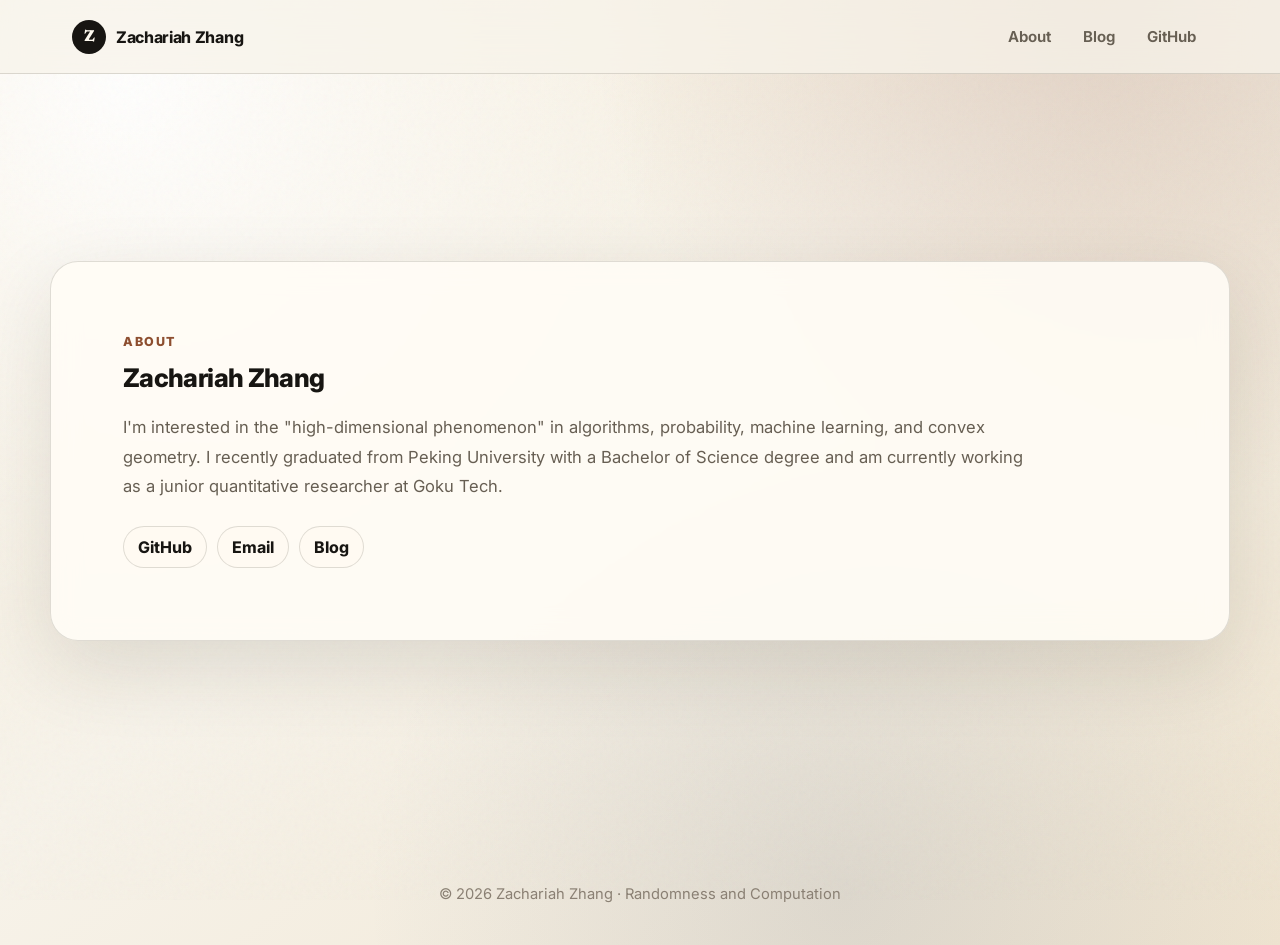
==== index.html @ 9d5da4fb "Add files via upload" ====
<!DOCTYPE html>
<html lang="en">
<head>
  <meta charset="UTF-8" />
  <meta name="viewport" content="width=device-width, initial-scale=1.0" />
  <meta name="description" content="Zachariah Zhang personal website and Randomness and Computation blog." />
  <title>Zachariah Zhang</title>
  <link rel="preconnect" href="https://fonts.googleapis.com">
  <link rel="preconnect" href="https://fonts.gstatic.com" crossorigin>
  <link href="https://fonts.googleapis.com/css2?family=Inter:wght@400;500;600;700;800&family=Newsreader:opsz,wght@6..72,500;6..72,700;6..72,800&display=swap" rel="stylesheet">
  <link rel="stylesheet" href="styles.css" />
</head>
<body>
  <div class="grain" aria-hidden="true"></div>
  <header class="site-header">
    <a class="brand" href="index.html" aria-label="Zachariah Zhang home">
      <span class="brand-mark">Z</span>
      <span>Zachariah Zhang</span>
    </a>
    <nav class="nav" aria-label="Primary navigation">
      <a href="index.html#about">About</a>
      <a href="blog.html">Blog</a>
      <a href="https://github.com/Zachariah-dovis" target="_blank" rel="noopener">GitHub</a>
    </nav>
  </header>

<main id="top" class="page-shell home-shell">
  <section class="panel about-landing" id="about" aria-labelledby="about-title">
    <p class="eyebrow">About</p>
    <h1 id="about-title">Zachariah Zhang</h1>
    <p class="hero-text">
      I'm interested in the &quot;high-dimensional phenomenon&quot; in algorithms, probability, machine learning, and convex geometry. I recently graduated from Peking University with a Bachelor of Science degree and am currently working as a junior quantitative researcher at Goku Tech.
    </p>
    <div class="about-links" aria-label="Links">
      <a href="https://github.com/Zachariah-dovis" target="_blank" rel="noopener">GitHub</a>
      <a href="mailto:zachariah.dovis@gmail.com">Email</a>
      <a href="blog.html">Blog</a>
    </div>
  </section>
</main>

  <footer class="site-footer">
    <p>© <span id="year"></span> Zachariah Zhang · Randomness and Computation</p>
  </footer>
  <script src="script.js"></script>
</body>
</html>
---- styles.css ----
@import url("https://fonts.googleapis.com/css2?family=Source+Serif+4:opsz,wght@8..60,400;8..60,500;8..60,600;8..60,700&display=swap");

:root {
  --bg: #f7f3ea;
  --paper: rgba(255, 252, 246, 0.90);
  --paper-strong: #fffdf8;
  --ink: #171512;
  --muted: #675f53;
  --muted-2: #8b8174;
  --line: rgba(33, 28, 20, 0.14);
  --accent: #8d4e2f;
  --accent-2: #253b63;
  --accent-soft: #ead7c7;
  --shadow: 0 26px 80px rgba(40, 31, 20, 0.12);
  --radius: 28px;
}
* { box-sizing: border-box; }
html { scroll-behavior: smooth; }
body {
  margin: 0;
  min-height: 100vh;
  font-family: Inter, system-ui, -apple-system, BlinkMacSystemFont, "Segoe UI", sans-serif;
  color: var(--ink);
  background:
    radial-gradient(circle at 10% 8%, rgba(255, 255, 255, 0.95), transparent 34rem),
    radial-gradient(circle at 86% 0%, rgba(141, 78, 47, 0.20), transparent 32rem),
    radial-gradient(circle at 66% 95%, rgba(37, 59, 99, 0.10), transparent 30rem),
    linear-gradient(145deg, #f8f0df 0%, #f7f3ea 45%, #efe4d0 100%);
}
a { color: inherit; }
.grain {
  position: fixed;
  inset: 0;
  pointer-events: none;
  opacity: 0.24;
  background-image: url("data:image/svg+xml,%3Csvg viewBox='0 0 240 240' xmlns='http://www.w3.org/2000/svg'%3E%3Cfilter id='n'%3E%3CfeTurbulence type='fractalNoise' baseFrequency='.9' numOctaves='3' stitchTiles='stitch'/%3E%3C/filter%3E%3Crect width='240' height='240' filter='url(%23n)' opacity='.16'/%3E%3C/svg%3E");
  mix-blend-mode: multiply;
}
.site-header {
  position: sticky;
  top: 0;
  z-index: 10;
  display: flex;
  align-items: center;
  justify-content: space-between;
  gap: 24px;
  padding: 18px min(6vw, 72px);
  backdrop-filter: blur(18px);
  background: rgba(247, 243, 234, 0.75);
  border-bottom: 1px solid var(--line);
}
.brand {
  display: inline-flex;
  align-items: center;
  gap: 10px;
  font-weight: 760;
  text-decoration: none;
  letter-spacing: -0.02em;
}
.brand-mark {
  display: grid;
  place-items: center;
  width: 34px;
  height: 34px;
  border-radius: 50%;
  background: var(--ink);
  color: #fffaf0;
  font-family: Newsreader, serif;
  font-weight: 800;
}
.nav { display: flex; align-items: center; gap: 8px; }
.nav a {
  text-decoration: none;
  color: var(--muted);
  font-weight: 650;
  font-size: 0.94rem;
  padding: 9px 12px;
  border-radius: 999px;
}
.nav a:hover { color: var(--ink); background: rgba(255, 255, 255, 0.55); }
.page-shell { width: min(1180px, calc(100% - 36px)); margin: 0 auto; padding: 74px 0 56px; }
.hero { max-width: 940px; margin-bottom: 34px; }
.eyebrow {
  margin: 0 0 12px;
  color: var(--accent);
  font-size: 0.78rem;
  font-weight: 820;
  letter-spacing: 0.13em;
  text-transform: uppercase;
}
h1, h2, h3 { margin: 0; letter-spacing: -0.045em; }
.hero h1 {
  font-family: Newsreader, Georgia, serif;
  font-size: clamp(4rem, 10vw, 9.6rem);
  line-height: 0.86;
  font-weight: 800;
}
.hero-text {
  margin: 24px 0 0;
  max-width: 760px;
  color: var(--muted);
  font-size: clamp(1.05rem, 2vw, 1.42rem);
  line-height: 1.65;
}
.two-column-layout {
  display: grid;
  grid-template-columns: minmax(280px, 0.72fr) minmax(0, 1.55fr);
  gap: 22px;
  align-items: start;
}
.panel {
  position: relative;
  border: 1px solid var(--line);
  border-radius: var(--radius);
  background: var(--paper);
  box-shadow: var(--shadow);
  backdrop-filter: blur(14px);
}
.about-panel { position: sticky; top: 92px; padding: 30px; }
.about-panel h2, .blog-panel h2, .article-sidebar h2 {
  font-family: Newsreader, Georgia, serif;
  font-size: clamp(2rem, 4vw, 3.2rem);
  line-height: 0.98;
}
.about-panel p, .blog-intro, .post-card p, .article-lede, .article-content p, .article-content li, .article-content blockquote {
  color: var(--muted);
  line-height: 1.78;
}
.about-links { display: flex; flex-wrap: wrap; gap: 10px; margin-top: 24px; }
.about-links a, .post-link, .back-link, .article-pagination a {
  display: inline-flex;
  align-items: center;
  justify-content: center;
  gap: 8px;
  text-decoration: none;
  font-weight: 750;
  color: var(--ink);
  background: #fffaf2;
  border: 1px solid var(--line);
  border-radius: 999px;
  padding: 10px 14px;
  transition: transform 160ms ease, background 160ms ease, border-color 160ms ease;
}
.about-links a:hover, .post-link:hover, .back-link:hover, .article-pagination a:hover { transform: translateY(-1px); background: #fff; border-color: rgba(141,78,47,0.36); }
.about-note {
  margin-top: 22px;
  padding: 14px;
  border: 1px solid rgba(141, 78, 47, 0.18);
  border-radius: 18px;
  background: rgba(234, 215, 199, 0.34);
  color: var(--muted);
  font-size: 0.92rem;
  line-height: 1.6;
}
.about-note code { color: var(--accent); font-weight: 700; }
.blog-panel { padding: 30px; }
.panel-heading { display: flex; align-items: flex-start; justify-content: space-between; gap: 20px; margin-bottom: 18px; }
.post-count {
  white-space: nowrap;
  border: 1px solid var(--line);
  border-radius: 999px;
  padding: 8px 11px;
  color: var(--muted);
  background: rgba(255,255,255,0.55);
  font-weight: 750;
  font-size: 0.82rem;
}
.search-label { display: block; margin-top: 22px; margin-bottom: 8px; color: var(--muted); font-weight: 760; }
.post-search {
  width: 100%;
  border: 1px solid var(--line);
  border-radius: 16px;
  padding: 14px 16px;
  background: rgba(255, 255, 255, 0.68);
  color: var(--ink);
  font: inherit;
  outline: none;
}
.post-search:focus { border-color: rgba(141, 78, 47, 0.45); box-shadow: 0 0 0 4px rgba(141,78,47,0.08); }
.post-list { display: grid; gap: 14px; margin-top: 18px; }
.post-card {
  padding: 22px;
  border: 1px solid var(--line);
  border-radius: 22px;
  background: rgba(255, 255, 255, 0.58);
}
.post-card[hidden] { display: none; }
.post-meta { display: flex; flex-wrap: wrap; gap: 8px; align-items: center; color: var(--muted-2); font-size: 0.82rem; font-weight: 760; text-transform: uppercase; letter-spacing: 0.08em; }
.post-card h3 { margin-top: 10px; font-size: clamp(1.28rem, 2.4vw, 1.78rem); }
.post-card p { margin: 10px 0 18px; }
.article-shell {
  width: min(1180px, calc(100% - 36px));
  margin: 0 auto;
  padding: 54px 0 56px;
  display: grid;
  grid-template-columns: minmax(0, 1fr) 300px;
  gap: 22px;
  align-items: start;
}
.article-shell.single { grid-template-columns: minmax(0, 860px); justify-content: center; }
.article-card, .article-sidebar {
  border: 1px solid var(--line);
  border-radius: var(--radius);
  background: var(--paper-strong);
  box-shadow: var(--shadow);
}
.article-card { padding: clamp(24px, 5vw, 56px); overflow: hidden; }
.article-card h1 {
  margin-top: 16px;
  font-family: Inter, system-ui, -apple-system, BlinkMacSystemFont, "Segoe UI", sans-serif;
  font-size: clamp(1.22rem, 2.1vw, 1.42rem);
  line-height: 1.28;
  font-weight: 800;
  letter-spacing: -0.018em;
}
.article-lede {
  margin: 20px 0 30px;
  padding-bottom: 22px;
  border-bottom: 1px solid var(--line);
  font-size: 1.05rem;
}
.article-content { font-size: 1.01rem; }
.article-card h1 + .article-content { margin-top: 24px; }
.article-content h2, .article-content h3, .article-content h4 {
  margin-top: 2.2em;
  margin-bottom: 0.6em;
  font-family: Newsreader, Georgia, serif;
  letter-spacing: -0.02em;
}
.article-content h2 { font-size: 2.1rem; }
.article-content h3 { font-size: 1.55rem; }
.article-content p { margin: 1em 0; }
.article-content a { color: var(--accent-2); text-decoration-thickness: 0.08em; text-underline-offset: 0.18em; font-weight: 650; }
.article-content ul, .article-content ol { padding-left: 1.35rem; }
.article-content li { margin: 0.5em 0; }
.article-content blockquote {
  margin: 1.4em 0;
  padding: 1px 0 1px 1.2rem;
  border-left: 4px solid var(--accent-soft);
}
.article-content img {
  max-width: 100%;
  height: auto;
  display: block;
  margin: 28px auto;
  border-radius: 18px;
  border: 1px solid var(--line);
  box-shadow: 0 16px 40px rgba(40, 31, 20, 0.10);
}
.article-content figcaption { text-align: center; color: var(--muted-2); font-size: 0.9rem; }
.article-content .math.display, .article-content .math.inline { color: var(--ink); }
.article-content .math.display {
  display: block;
  overflow-x: auto;
  padding: 10px 0;
}
.article-content p:has(.math.inline:only-child) {
  overflow-x: auto;
}
.article-content code {
  background: rgba(141,78,47,0.09);
  padding: 0.12em 0.32em;
  border-radius: 0.4em;
}
.article-content pre {
  overflow-x: auto;
  padding: 18px;
  border-radius: 18px;
  border: 1px solid var(--line);
  background: rgba(23,21,18,0.04);
}
.article-pagination {
  display: flex;
  align-items: center;
  justify-content: space-between;
  gap: 12px;
  margin-top: 34px;
  padding-top: 22px;
  border-top: 1px solid var(--line);
}
.article-pagination a { max-width: 48%; text-align: center; }
.article-sidebar { position: sticky; top: 92px; padding: 24px; }
.article-sidebar h2 { font-size: 2rem; }
.mini-post-list { display: grid; gap: 8px; margin-top: 18px; }
.mini-post-list a {
  text-decoration: none;
  color: var(--muted);
  border: 1px solid var(--line);
  background: rgba(255,255,255,0.55);
  border-radius: 14px;
  padding: 10px 12px;
  line-height: 1.35;
  font-weight: 650;
}
.mini-post-list a:hover { color: var(--ink); background: #fff; }
.archive-list { display: grid; gap: 12px; padding: 0; list-style: none; }
.archive-list li { display: flex; justify-content: space-between; gap: 16px; padding: 16px; border: 1px solid var(--line); border-radius: 18px; background: rgba(255,255,255,0.56); }
.archive-list a { font-weight: 760; text-decoration: none; }
.archive-list span { color: var(--muted-2); font-size: 0.9rem; }
.site-footer { padding: 28px; text-align: center; color: var(--muted-2); font-size: 0.92rem; }
@media (max-width: 920px) {
  .two-column-layout, .article-shell { grid-template-columns: 1fr; }
  .about-panel, .article-sidebar { position: static; }
  .article-sidebar { order: -1; }
}
@media (max-width: 640px) {
  .site-header { align-items: flex-start; flex-direction: column; padding: 14px 18px; }
  .nav { flex-wrap: wrap; }
  .page-shell, .article-shell { width: min(100% - 24px, 1180px); padding-top: 34px; }
  .hero h1 { font-size: clamp(3.2rem, 18vw, 5rem); }
  .panel-heading { flex-direction: column; }
  .article-card { padding: 22px; }
  .article-pagination { flex-direction: column; align-items: stretch; }
  .article-pagination a { max-width: none; }
}


/* Homepage and separate blog page layout */
.home-shell {
  min-height: calc(100vh - 132px);
  display: grid;
  align-items: center;
  padding-top: 42px;
}
.about-landing {
  width: 100%;
  padding: clamp(30px, 7vw, 72px);
}
.about-landing h1, .blog-page h1 {
  font-family: Newsreader, Georgia, serif;
  line-height: 0.94;
  font-weight: 800;
  letter-spacing: -0.055em;
}
.about-landing h1 {
  font-size: clamp(3.4rem, 7.2vw, 6.6rem);
}
.about-landing .hero-text {
  max-width: 860px;
  margin-top: 28px;
}
.blog-shell {
  width: min(980px, calc(100% - 36px));
}
.blog-page h1 {
  font-size: clamp(2.7rem, 5.4vw, 4.9rem);
}
.blog-page .post-list {
  margin-top: 22px;
}
@media (max-width: 640px) {
  .home-shell {
    min-height: auto;
    padding-top: 28px;
  }
  .about-landing h1 {
    font-size: clamp(3rem, 15vw, 4.8rem);
  }
  .blog-page h1 {
    font-size: clamp(2.8rem, 14vw, 4.4rem);
  }
}

/* v5 homepage typography adjustment */
.about-landing h1 {
  font-family: Inter, system-ui, -apple-system, BlinkMacSystemFont, "Segoe UI", sans-serif;
  font-size: clamp(1.35rem, 2vw, 1.65rem);
  line-height: 1.32;
  font-weight: 800;
  letter-spacing: -0.025em;
}
.about-landing .hero-text {
  max-width: 920px;
  margin-top: 18px;
  font-size: clamp(0.98rem, 1.3vw, 1.1rem);
  line-height: 1.78;
}
@media (max-width: 640px) {
  .about-landing h1 {
    font-size: clamp(1.3rem, 7vw, 1.6rem);
  }
  .about-landing .hero-text {
    font-size: 1rem;
  }
}

/* v6 blog page typography adjustment */
.blog-page h1 {
  font-family: Inter, system-ui, -apple-system, BlinkMacSystemFont, "Segoe UI", sans-serif;
  font-size: clamp(1.35rem, 2vw, 1.65rem);
  line-height: 1.32;
  font-weight: 800;
  letter-spacing: -0.025em;
}
.post-card h3 {
  font-size: clamp(1.08rem, 1.6vw, 1.22rem);
  line-height: 1.35;
  font-weight: 800;
  letter-spacing: -0.025em;
}
.post-card p {
  font-size: clamp(0.95rem, 1.15vw, 1.02rem);
  line-height: 1.65;
}
@media (max-width: 640px) {
  .blog-page h1 {
    font-size: clamp(1.3rem, 7vw, 1.6rem);
  }
  .post-card h3 {
    font-size: 1.08rem;
  }
}


/* v8 Loom-inspired LaTeX notes style for Blog pages
   Inspired by Loom's manuscript metaphor: paper, warp rails, knot boxes,
   and natural dye accents. */
body.loom-mode {
  --loom-paper: #fffaf0;
  --loom-paper-2: #f7efdf;
  --loom-ink: #242018;
  --loom-muted: #675e4e;
  --loom-faint: #e5d8c4;
  --loom-indigo: #293f66;
  --loom-madder: #944838;
  --loom-weld: #b98d2e;
  --loom-green: #5e734c;
  --loom-rail: #d7b06f;
  color: var(--loom-ink);
  background:
    radial-gradient(circle at 6% 10%, rgba(255,255,255,.86), transparent 28rem),
    radial-gradient(circle at 88% 5%, rgba(185,141,46,.16), transparent 34rem),
    radial-gradient(circle at 90% 82%, rgba(41,63,102,.10), transparent 32rem),
    linear-gradient(135deg, #f8f0dd 0%, #fbf6eb 46%, #eee1c9 100%);
}
body.loom-mode .site-header {
  background: rgba(250, 244, 232, .88);
  border-bottom: 1px solid rgba(72, 55, 34, .16);
}
body.loom-mode .brand-mark {
  background: var(--loom-indigo);
  color: #fff6e6;
  box-shadow: inset 0 0 0 2px rgba(255,255,255,.16);
}
body.loom-mode .nav a:hover {
  background: rgba(185, 141, 46, .12);
}
body.loom-mode .eyebrow {
  color: var(--loom-madder);
  letter-spacing: .17em;
}

/* Blog index as a notes table of contents */
body.loom-mode .blog-shell {
  width: min(1080px, calc(100% - 40px));
  padding-top: 42px;
}
body.loom-mode .blog-page {
  position: relative;
  padding: clamp(28px, 4vw, 48px) clamp(28px, 5vw, 62px);
  border-radius: 18px;
  border: 1px solid rgba(70, 54, 35, .20);
  background:
    linear-gradient(90deg, rgba(215,176,111,.25) 0, rgba(215,176,111,.25) 5px, transparent 5px),
    linear-gradient(180deg, rgba(255,255,255,.75), rgba(255,250,240,.96));
  box-shadow: 0 28px 70px rgba(47, 37, 24, .12), inset 0 0 0 1px rgba(255,255,255,.46);
}
body.loom-mode .blog-page::before {
  content: "";
  position: absolute;
  top: 28px;
  bottom: 28px;
  left: 22px;
  width: 1px;
  background: linear-gradient(var(--loom-indigo), var(--loom-madder), var(--loom-weld));
  opacity: .58;
}
body.loom-mode .blog-page h1 {
  font-family: "Source Serif 4", Newsreader, Georgia, serif;
  font-size: clamp(1.55rem, 2.6vw, 2.15rem);
  line-height: 1.15;
  letter-spacing: -.025em;
  font-weight: 700;
  color: var(--loom-ink);
}
body.loom-mode .post-count {
  background: #fffaf0;
  border-color: rgba(41,63,102,.22);
  color: var(--loom-indigo);
}
body.loom-mode .search-label {
  color: var(--loom-muted);
}
body.loom-mode .post-search {
  border-radius: 8px;
  background: rgba(255, 252, 245, .9);
  border-color: rgba(72, 55, 34, .18);
  font-family: "Source Serif 4", Georgia, serif;
}
body.loom-mode .post-card {
  position: relative;
  overflow: hidden;
  border-radius: 12px;
  border: 1px solid rgba(72, 55, 34, .17);
  background: linear-gradient(180deg, rgba(255,252,246,.92), rgba(250,244,232,.86));
  box-shadow: 0 10px 28px rgba(47, 37, 24, .055);
}
body.loom-mode .post-card::before {
  content: "";
  position: absolute;
  inset: 0 auto 0 0;
  width: 5px;
  background: linear-gradient(180deg, var(--loom-indigo), var(--loom-madder), var(--loom-weld));
  opacity: .75;
}
body.loom-mode .post-card:nth-child(2n)::before {
  background: linear-gradient(180deg, var(--loom-green), var(--loom-indigo));
}
body.loom-mode .post-card h3 {
  font-family: "Source Serif 4", Newsreader, Georgia, serif;
  font-size: clamp(1.06rem, 1.45vw, 1.25rem);
  line-height: 1.28;
  letter-spacing: -.018em;
  font-weight: 700;
}
body.loom-mode .post-card p {
  font-family: "Source Serif 4", Georgia, serif;
  font-size: 1rem;
  color: var(--loom-muted);
}
body.loom-mode .post-meta {
  color: var(--loom-madder);
  font-size: .74rem;
}
body.loom-mode .post-link, body.loom-mode .back-link, body.loom-mode .article-pagination a, body.loom-mode .about-links a {
  border-radius: 8px;
  background: #fff8eb;
  border-color: rgba(72, 55, 34, .17);
  color: var(--loom-ink);
  box-shadow: inset 0 -1px 0 rgba(185,141,46,.18);
}
body.loom-mode .post-link:hover, body.loom-mode .back-link:hover, body.loom-mode .article-pagination a:hover {
  border-color: rgba(148,72,56,.34);
  background: #fffdf7;
}

/* Article pages as manuscript notes */
body.loom-mode .article-shell {
  width: min(1240px, calc(100% - 40px));
  grid-template-columns: minmax(0, 860px) 270px;
  gap: 26px;
  padding-top: 42px;
}
body.loom-mode .article-card {
  position: relative;
  border-radius: 10px;
  border: 1px solid rgba(74, 57, 38, .22);
  background:
    linear-gradient(90deg, rgba(215,176,111,.30) 0, rgba(215,176,111,.30) 6px, transparent 6px),
    repeating-linear-gradient(0deg, transparent 0, transparent 31px, rgba(117,93,58,.035) 32px),
    linear-gradient(180deg, #fffaf0, #fcf5e8);
  box-shadow: 0 30px 90px rgba(45, 35, 22, .14), inset 0 0 0 1px rgba(255,255,255,.55);
  padding: clamp(30px, 5vw, 56px) clamp(30px, 5vw, 64px) clamp(34px, 5vw, 62px) clamp(42px, 5vw, 72px);
}
body.loom-mode .article-card::before {
  content: "";
  position: absolute;
  left: 24px;
  top: 34px;
  bottom: 34px;
  width: 2px;
  border-radius: 999px;
  background: linear-gradient(180deg, var(--loom-indigo), var(--loom-madder) 52%, var(--loom-weld));
  box-shadow: 7px 0 0 rgba(41,63,102,.08), 14px 0 0 rgba(148,72,56,.06);
}
body.loom-mode .article-card::after {
  content: "woven notes";
  position: absolute;
  right: 28px;
  top: 22px;
  color: rgba(103,94,78,.42);
  font-family: "Source Serif 4", Georgia, serif;
  font-size: .78rem;
  font-style: italic;
}
body.loom-mode .article-card h1 {
  font-family: "Source Serif 4", Newsreader, Georgia, serif;
  font-size: clamp(1.2rem, 1.8vw, 1.48rem);
  font-weight: 700;
  line-height: 1.28;
  letter-spacing: -.02em;
  margin-top: 14px;
  color: var(--loom-ink);
}
body.loom-mode .article-content {
  margin-top: 26px;
  font-family: "Source Serif 4", Georgia, "Times New Roman", serif;
  font-size: 1.04rem;
  line-height: 1.84;
  counter-reset: loomsection;
}
body.loom-mode .article-content p,
body.loom-mode .article-content li,
body.loom-mode .article-content blockquote {
  color: var(--loom-muted);
}
body.loom-mode .article-content h2,
body.loom-mode .article-content h3,
body.loom-mode .article-content h4 {
  font-family: "Source Serif 4", Newsreader, Georgia, serif;
  position: relative;
  margin-top: 2.35em;
  color: var(--loom-ink);
  border-bottom: 1px solid rgba(185,141,46,.25);
  padding-bottom: .35rem;
}
body.loom-mode .article-content h2 { font-size: 1.35rem; }
body.loom-mode .article-content h3 { font-size: 1.15rem; }
body.loom-mode .article-content blockquote {
  margin: 1.35em 0;
  padding: 1rem 1.15rem 1rem 1.25rem;
  border-left: 5px solid var(--loom-weld);
  border-radius: 0 10px 10px 0;
  background: rgba(185,141,46,.08);
  font-style: italic;
}
body.loom-mode .article-content .loom-knot,
body.loom-mode .article-content p:has(> strong:first-child) {
  position: relative;
  margin: 1.4em 0;
  padding: 1rem 1.15rem 1rem 1.25rem;
  border: 1px solid rgba(41,63,102,.19);
  border-left: 6px solid var(--loom-indigo);
  border-radius: 10px;
  background: linear-gradient(180deg, rgba(41,63,102,.055), rgba(255,255,255,.35));
  box-shadow: inset 0 0 0 1px rgba(255,255,255,.42);
}
body.loom-mode .article-content .loom-knot strong,
body.loom-mode .article-content p:has(> strong:first-child) strong {
  color: var(--loom-indigo);
}
body.loom-mode .article-content ol > li::marker,
body.loom-mode .article-content ul > li::marker {
  color: var(--loom-madder);
  font-weight: 700;
}
body.loom-mode .article-content code {
  font-family: ui-monospace, SFMono-Regular, Menlo, Consolas, monospace;
  background: rgba(41,63,102,.08);
  color: var(--loom-indigo);
}
body.loom-mode .article-content pre {
  background: #f6eddb;
  border-radius: 8px;
  border-color: rgba(72,55,34,.2);
}
body.loom-mode .article-content .math.display {
  margin: 1.2em 0;
  padding: 1rem .85rem;
  border-radius: 8px;
  background: linear-gradient(180deg, rgba(255,255,255,.52), rgba(244,234,213,.42));
  border-top: 1px solid rgba(185,141,46,.22);
  border-bottom: 1px solid rgba(185,141,46,.18);
}
body.loom-mode .article-content a {
  color: var(--loom-indigo);
  text-decoration-color: rgba(41,63,102,.35);
}
body.loom-mode .article-sidebar {
  border-radius: 10px;
  border: 1px solid rgba(74,57,38,.2);
  background: linear-gradient(180deg, rgba(255,250,240,.94), rgba(248,239,221,.9));
  box-shadow: 0 20px 60px rgba(45,35,22,.1);
}
body.loom-mode .article-sidebar h2 {
  font-family: "Source Serif 4", Newsreader, Georgia, serif;
  font-size: 1.12rem;
  line-height: 1.28;
  letter-spacing: -.015em;
}
body.loom-mode .mini-post-list a {
  border-radius: 8px;
  font-family: "Source Serif 4", Georgia, serif;
  background: rgba(255,255,255,.45);
}
body.loom-mode .mini-post-list a:hover {
  background: #fffaf0;
  color: var(--loom-indigo);
  border-color: rgba(41,63,102,.22);
}
body.loom-mode .article-pagination {
  border-top-color: rgba(185,141,46,.22);
}
body.loom-mode .site-footer {
  color: rgba(103,94,78,.72);
}

@media (max-width: 920px) {
  body.loom-mode .article-shell {
    grid-template-columns: 1fr;
  }
  body.loom-mode .article-sidebar {
    order: 2;
  }
}
@media (max-width: 640px) {
  body.loom-mode .blog-shell,
  body.loom-mode .article-shell {
    width: min(100% - 22px, 1180px);
  }
  body.loom-mode .blog-page,
  body.loom-mode .article-card {
    padding-left: 28px;
    padding-right: 22px;
  }
  body.loom-mode .article-card::before,
  body.loom-mode .blog-page::before {
    display: none;
  }
}

/* v9 detailed statistical-physics note components */
body.loom-mode .article-content .model-box,
body.loom-mode .article-content .frontier-box,
body.loom-mode .article-content .algorithm-map {
  margin: 1.35em 0;
  border-radius: 10px;
  overflow: hidden;
  border: 1px solid rgba(72, 55, 34, .18);
  background: linear-gradient(180deg, rgba(255,252,246,.88), rgba(248,239,221,.72));
  box-shadow: inset 0 0 0 1px rgba(255,255,255,.38);
}
body.loom-mode .article-content .model-box {
  border-left: 6px solid var(--loom-green);
}
body.loom-mode .article-content .frontier-box {
  border-left: 6px solid var(--loom-weld);
}
body.loom-mode .article-content .algorithm-map {
  border-left: 6px solid var(--loom-indigo);
  padding: 1rem 1.15rem;
}
body.loom-mode .article-content .model-box > :not(.box-label),
body.loom-mode .article-content .frontier-box > :not(.box-label) {
  padding-left: 1.15rem;
  padding-right: 1.15rem;
}
body.loom-mode .article-content .model-box > :last-child,
body.loom-mode .article-content .frontier-box > :last-child {
  padding-bottom: 1rem;
}
body.loom-mode .article-content .box-label {
  margin: 0 0 .75rem;
  padding: .42rem 1.15rem;
  color: #fff8e8;
  font-family: Inter, system-ui, sans-serif;
  font-size: .76rem;
  font-weight: 800;
  letter-spacing: .13em;
  text-transform: uppercase;
  line-height: 1.2;
}
body.loom-mode .article-content .model-box .box-label {
  background: rgba(94, 115, 76, .92);
}
body.loom-mode .article-content .frontier-box .box-label {
  background: rgba(185, 141, 46, .94);
}
body.loom-mode .article-content .formula-strip {
  margin: 1rem 1.15rem;
  padding: .75rem .9rem;
  border: 1px solid rgba(41, 63, 102, .20);
  border-radius: 7px;
  background: rgba(255, 255, 255, .45);
  color: var(--loom-ink);
  font-weight: 650;
  text-align: center;
}
body.loom-mode .article-content .compact-list,
body.loom-mode .article-content .phase-list {
  margin: .8em 0 1.1em;
}
body.loom-mode .article-content .phase-list {
  list-style: none;
  padding-left: 1rem;
}
body.loom-mode .article-content .phase-list li {
  position: relative;
  padding-left: 1rem;
}
body.loom-mode .article-content .phase-list li::before {
  content: "—";
  position: absolute;
  left: 0;
  color: var(--loom-madder);
}
body.loom-mode .article-content .table-wrap {
  overflow-x: auto;
  margin: 1.2em 0;
  border: 1px solid rgba(72, 55, 34, .18);
  border-radius: 10px;
  background: rgba(255, 252, 246, .68);
}
body.loom-mode .article-content .dictionary-table {
  width: 100%;
  border-collapse: collapse;
  font-family: "Source Serif 4", Georgia, serif;
  min-width: 640px;
}
body.loom-mode .article-content .dictionary-table th,
body.loom-mode .article-content .dictionary-table td {
  padding: .78rem .9rem;
  border-bottom: 1px solid rgba(72, 55, 34, .12);
  text-align: left;
  vertical-align: top;
}
body.loom-mode .article-content .dictionary-table th {
  background: rgba(41, 63, 102, .08);
  color: var(--loom-indigo);
  font-family: Inter, system-ui, sans-serif;
  font-size: .78rem;
  letter-spacing: .08em;
  text-transform: uppercase;
}
body.loom-mode .article-content .dictionary-table tr:last-child td {
  border-bottom: 0;
}
body.loom-mode .article-content .algorithm-map p {
  margin-top: 0;
  color: var(--loom-ink);
}
body.loom-mode .article-content .algorithm-map ul {
  margin-bottom: 0;
}
body.loom-mode .article-content .references-list {
  padding-left: 1.15rem;
  font-size: .95rem;
}
body.loom-mode .article-content .references-list li {
  margin: .75rem 0;
}
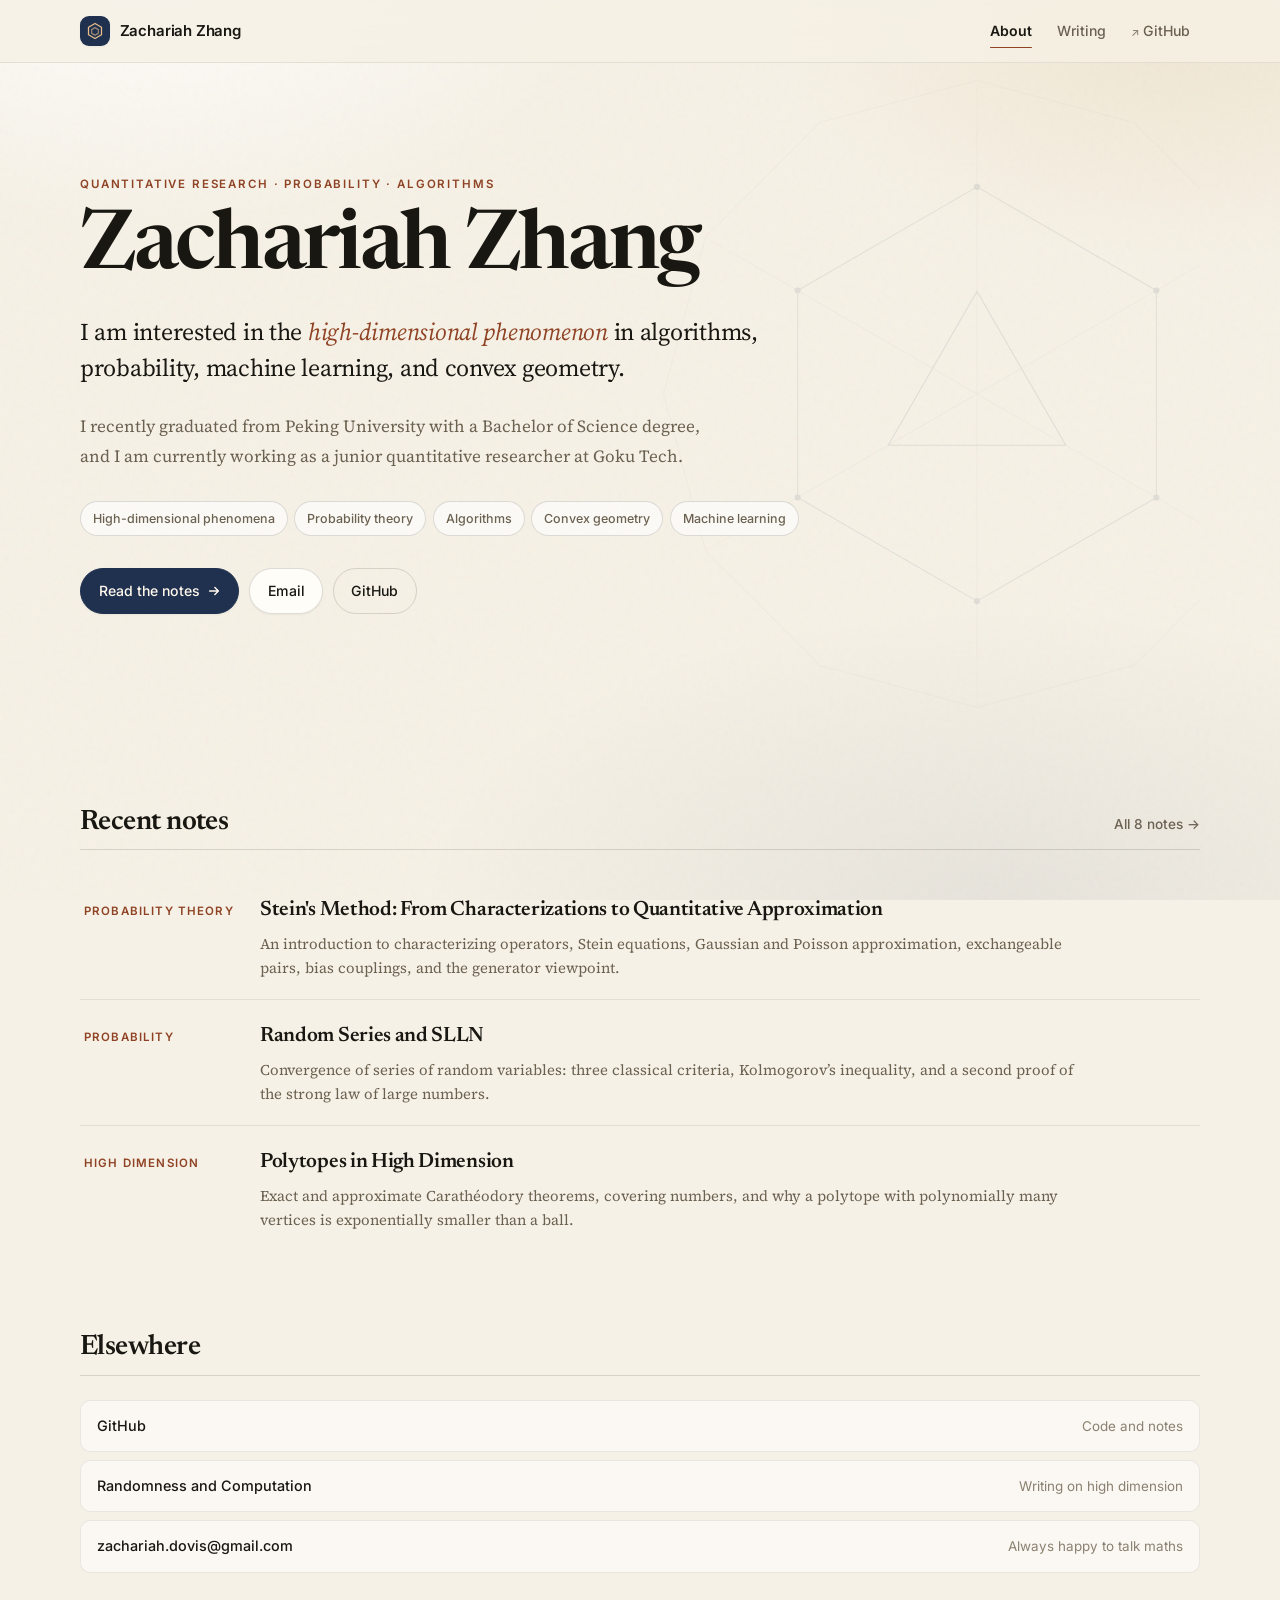
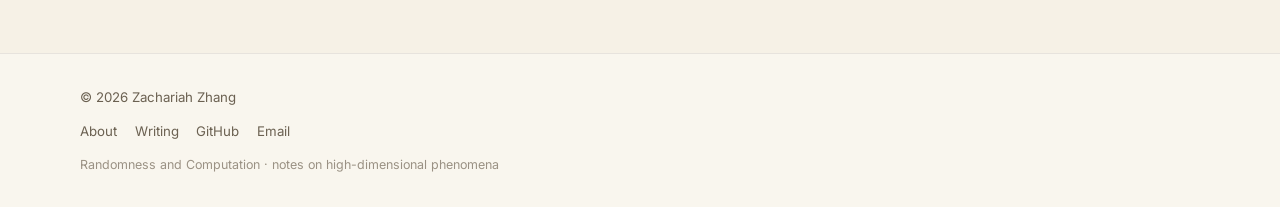
==== commit 7ed1df21: "Redesign: modern academic / high-dimensional geometry theme Rebuild the visual system around the sit" ====
--- a/index.html
+++ b/index.html
@@ -3,45 +3,171 @@
 <head>
   <meta charset="UTF-8" />
   <meta name="viewport" content="width=device-width, initial-scale=1.0" />
-  <meta name="description" content="Zachariah Zhang personal website and Randomness and Computation blog." />
-  <title>Zachariah Zhang</title>
-  <link rel="preconnect" href="https://fonts.googleapis.com">
-  <link rel="preconnect" href="https://fonts.gstatic.com" crossorigin>
-  <link href="https://fonts.googleapis.com/css2?family=Inter:wght@400;500;600;700;800&family=Newsreader:opsz,wght@6..72,500;6..72,700;6..72,800&display=swap" rel="stylesheet">
+  <title>Zachariah Zhang — Probability, Algorithms & High Dimension</title>
+  <meta name="description" content="Zachariah Zhang — quantitative researcher interested in high-dimensional phenomena in algorithms, probability, machine learning, and convex geometry. Author of the notes blog Randomness and Computation." />
+  <meta name="author" content="Zachariah Zhang" />
+  <meta name="color-scheme" content="light" />
+  <meta name="theme-color" content="#F6F1E6" />
+  <link rel="canonical" href="https://zachariah-dovis.github.io/" />
+
+  <meta property="og:type" content="website" />
+  <meta property="og:site_name" content="Zachariah Zhang" />
+  <meta property="og:title" content="Zachariah Zhang — Probability, Algorithms &amp; High Dimension" />
+  <meta property="og:description" content="Zachariah Zhang — quantitative researcher interested in high-dimensional phenomena in algorithms, probability, machine learning, and convex geometry. Author of the notes blog Randomness and Computation." />
+  <meta property="og:url" content="https://zachariah-dovis.github.io/" />
+  <meta name="twitter:card" content="summary" />
+
+  <link rel="icon" href="data:image/svg+xml,%3Csvg%20xmlns%3D%22http%3A%2F%2Fwww.w3.org%2F2000%2Fsvg%22%20viewBox%3D%220%200%2064%2064%22%3E%0A%20%20%3Crect%20width%3D%2264%22%20height%3D%2264%22%20rx%3D%2214%22%20fill%3D%22%2320304F%22%2F%3E%0A%20%20%3Cg%20fill%3D%22none%22%20stroke%3D%22%23E9C08A%22%20stroke-width%3D%222.4%22%20stroke-linejoin%3D%22round%22%3E%0A%20%20%20%20%3Cpolygon%20points%3D%2232%2C9%2051%2C20%2051%2C43%2032%2C55%2013%2C43%2013%2C20%22%2F%3E%0A%20%20%20%20%3Cpolygon%20points%3D%2232%2C20%2043%2C26.5%2043%2C39.5%2032%2C46%2021%2C39.5%2021%2C26.5%22%20opacity%3D%22.62%22%2F%3E%0A%20%20%3C%2Fg%3E%0A%20%20%3Ccircle%20cx%3D%2232%22%20cy%3D%2233%22%20r%3D%223.2%22%20fill%3D%22%23FFF8EC%22%2F%3E%0A%3C%2Fsvg%3E" />
+  <link rel="apple-touch-icon" href="data:image/svg+xml,%3Csvg%20xmlns%3D%22http%3A%2F%2Fwww.w3.org%2F2000%2Fsvg%22%20viewBox%3D%220%200%2064%2064%22%3E%0A%20%20%3Crect%20width%3D%2264%22%20height%3D%2264%22%20rx%3D%2214%22%20fill%3D%22%2320304F%22%2F%3E%0A%20%20%3Cg%20fill%3D%22none%22%20stroke%3D%22%23E9C08A%22%20stroke-width%3D%222.4%22%20stroke-linejoin%3D%22round%22%3E%0A%20%20%20%20%3Cpolygon%20points%3D%2232%2C9%2051%2C20%2051%2C43%2032%2C55%2013%2C43%2013%2C20%22%2F%3E%0A%20%20%20%20%3Cpolygon%20points%3D%2232%2C20%2043%2C26.5%2043%2C39.5%2032%2C46%2021%2C39.5%2021%2C26.5%22%20opacity%3D%22.62%22%2F%3E%0A%20%20%3C%2Fg%3E%0A%20%20%3Ccircle%20cx%3D%2232%22%20cy%3D%2233%22%20r%3D%223.2%22%20fill%3D%22%23FFF8EC%22%2F%3E%0A%3C%2Fsvg%3E" />
+
+  <link rel="preconnect" href="https://fonts.googleapis.com" />
+  <link rel="preconnect" href="https://fonts.gstatic.com" crossorigin />
+  <link href="https://fonts.googleapis.com/css2?family=Inter:wght@400;500;600;700&family=Newsreader:ital,opsz,wght@0,6..72,400;0,6..72,600;0,6..72,700;1,6..72,400&family=Source+Serif+4:ital,opsz,wght@0,8..60,400;0,8..60,600;0,8..60,700;1,8..60,400&display=swap" rel="stylesheet" />
   <link rel="stylesheet" href="styles.css" />
+  <script type="application/ld+json">
+{
+  "@context": "https://schema.org",
+  "@type": "Person",
+  "name": "Zachariah Zhang",
+  "url": "https://zachariah-dovis.github.io/",
+  "email": "mailto:zachariah.dovis@gmail.com",
+  "sameAs": [
+    "https://github.com/Zachariah-dovis"
+  ],
+  "description": "Quantitative researcher working on high-dimensional phenomena in algorithms, probability, machine learning, and convex geometry.",
+  "alumniOf": {
+    "@type": "CollegeOrUniversity",
+    "name": "Peking University"
+  }
+}
+  </script>
 </head>
-<body>
+<body class="page">
+  <a class="skip-link" href="#main">Skip to content</a>
   <div class="grain" aria-hidden="true"></div>
+
   <header class="site-header">
-    <a class="brand" href="index.html" aria-label="Zachariah Zhang home">
-      <span class="brand-mark">Z</span>
-      <span>Zachariah Zhang</span>
-    </a>
-    <nav class="nav" aria-label="Primary navigation">
-      <a href="index.html#about">About</a>
-      <a href="blog.html">Blog</a>
-      <a href="https://github.com/Zachariah-dovis" target="_blank" rel="noopener">GitHub</a>
-    </nav>
+    <div class="site-header__inner">
+      <a class="brand" href="index.html" aria-label="Zachariah Zhang — home">
+        <span class="brand__mark" aria-hidden="true">
+          <svg viewBox="0 0 24 24" width="20" height="20" fill="none" stroke="currentColor" stroke-width="1.5" stroke-linejoin="round">
+            <polygon points="12,3 19.8,7.5 19.8,16.5 12,21 4.2,16.5 4.2,7.5" />
+            <polygon points="12,8 16,10.3 16,14.8 12,17 8,14.8 8,10.3" opacity=".6" />
+          </svg>
+        </span>
+        <span class="brand__text">Zachariah Zhang</span>
+      </a>
+      <nav class="nav" aria-label="Primary">
+        <a href="#about" aria-current="page">About</a>
+        <a href="blog.html">Writing</a>
+        <a class="nav__ext" href="https://github.com/Zachariah-dovis" target="_blank" rel="noopener">GitHub<span class="sr-only"> (opens in a new tab)</span></a>
+      </nav>
+    </div>
   </header>
 
-<main id="top" class="page-shell home-shell">
-  <section class="panel about-landing" id="about" aria-labelledby="about-title">
-    <p class="eyebrow">About</p>
-    <h1 id="about-title">Zachariah Zhang</h1>
-    <p class="hero-text">
-      I'm interested in the &quot;high-dimensional phenomenon&quot; in algorithms, probability, machine learning, and convex geometry. I recently graduated from Peking University with a Bachelor of Science degree and am currently working as a junior quantitative researcher at Goku Tech.
-    </p>
-    <div class="about-links" aria-label="Links">
-      <a href="https://github.com/Zachariah-dovis" target="_blank" rel="noopener">GitHub</a>
-      <a href="mailto:zachariah.dovis@gmail.com">Email</a>
-      <a href="blog.html">Blog</a>
-    </div>
-  </section>
-</main>
+  <main id="main">
+    <section class="hero" id="about" aria-labelledby="hero-title">
+      <div class="hero__art" aria-hidden="true"><svg class="polytope polytope--hero" viewBox="0 0 800 800" width="800" height="800" aria-hidden="true" focusable="false">
+    <g fill="none" stroke="currentColor" stroke-width="1.1" stroke-linejoin="round">
+      <polygon points="400.0,70.0 565.0,114.2 685.8,235.0 730.0,400.0 685.8,565.0 565.0,685.8 400.0,730.0 235.0,685.8 114.2,565.0 70.0,400.0 114.2,235.0 235.0,114.2" opacity=".5"/>
+      <polygon points="400.0,182.0 588.8,291.0 588.8,509.0 400.0,618.0 211.2,509.0 211.2,291.0" opacity=".8"/>
+      <polygon points="400.0,292.0 493.5,454.0 306.5,454.0" opacity=".95"/>
+      <g opacity=".28"><line x1="400" y1="400" x2="400.0" y2="70.0"/><line x1="400" y1="400" x2="685.8" y2="235.0"/><line x1="400" y1="400" x2="685.8" y2="565.0"/><line x1="400" y1="400" x2="400.0" y2="730.0"/><line x1="400" y1="400" x2="114.2" y2="565.0"/><line x1="400" y1="400" x2="114.2" y2="235.0"/></g>
+      <circle cx="400" cy="400" r="330" opacity=".18" stroke-dasharray="3 9"/>
+    </g>
+    <g fill="currentColor">
+      <circle cx="400.0" cy="182.0" r="3.2"/><circle cx="588.8" cy="291.0" r="3.2"/><circle cx="588.8" cy="509.0" r="3.2"/><circle cx="400.0" cy="618.0" r="3.2"/><circle cx="211.2" cy="509.0" r="3.2"/><circle cx="211.2" cy="291.0" r="3.2"/>
+    </g>
+  </svg></div>
+      <div class="hero__inner">
+        <p class="eyebrow">Quantitative Research · Probability · Algorithms</p>
+        <h1 class="hero__title" id="hero-title">Zachariah Zhang</h1>
+        <p class="hero__lede">
+          I am interested in the <em>high-dimensional phenomenon</em> in algorithms, probability,
+          machine learning, and convex geometry.
+        </p>
+        <p class="hero__body">
+          I recently graduated from Peking University with a Bachelor of Science degree, and I am
+          currently working as a junior quantitative researcher at Goku Tech.
+        </p>
+
+        <ul class="chips" aria-label="Research interests">
+          <li class="chip">High-dimensional phenomena</li>
+          <li class="chip">Probability theory</li>
+          <li class="chip">Algorithms</li>
+          <li class="chip">Convex geometry</li>
+          <li class="chip">Machine learning</li>
+        </ul>
+
+        <div class="hero__actions">
+          <a class="btn btn--primary" href="blog.html">
+            Read the notes
+            <svg viewBox="0 0 16 16" width="14" height="14" aria-hidden="true" fill="none" stroke="currentColor" stroke-width="1.7" stroke-linecap="round" stroke-linejoin="round"><path d="M3 8h10M9 4l4 4-4 4"/></svg>
+          </a>
+          <a class="btn" href="mailto:zachariah.dovis@gmail.com">Email</a>
+          <a class="btn btn--ghost" href="https://github.com/Zachariah-dovis" target="_blank" rel="noopener">GitHub</a>
+        </div>
+      </div>
+    </section>
+
+    <section class="home-section" aria-labelledby="latest-title">
+      <div class="home-section__head">
+        <h2 class="section-title" id="latest-title">Recent notes</h2>
+        <a class="section-more" href="blog.html">All 8 notes <span aria-hidden="true">→</span></a>
+      </div>
+      <ul class="latest">
+        <li class="latest__item">
+          <a class="latest__link" href="posts/steins-method-from-characterizations-to-quantitative-approximation.html">
+            <span class="latest__tag">Probability Theory</span>
+            <span class="latest__title">Stein's Method: From Characterizations to Quantitative Approximation</span>
+            <span class="latest__blurb">An introduction to characterizing operators, Stein equations, Gaussian and Poisson approximation, exchangeable pairs, bias couplings, and the generator viewpoint.</span>
+            <span class="latest__go" aria-hidden="true">Read →</span>
+          </a>
+        </li>
+        <li class="latest__item">
+          <a class="latest__link" href="posts/random-series-and-slln.html">
+            <span class="latest__tag">Probability</span>
+            <span class="latest__title">Random Series and SLLN</span>
+            <span class="latest__blurb">Convergence of series of random variables: three classical criteria, Kolmogorov’s inequality, and a second proof of the strong law of large numbers.</span>
+            <span class="latest__go" aria-hidden="true">Read →</span>
+          </a>
+        </li>
+        <li class="latest__item">
+          <a class="latest__link" href="posts/polytopes-in-high-dimension.html">
+            <span class="latest__tag">High Dimension</span>
+            <span class="latest__title">Polytopes in High Dimension</span>
+            <span class="latest__blurb">Exact and approximate Carathéodory theorems, covering numbers, and why a polytope with polynomially many vertices is exponentially smaller than a ball.</span>
+            <span class="latest__go" aria-hidden="true">Read →</span>
+          </a>
+        </li>
+      </ul>
+    </section>
+
+    <section class="home-section" aria-labelledby="work-title">
+      <div class="home-section__head">
+        <h2 class="section-title" id="work-title">Elsewhere</h2>
+      </div>
+      <ul class="elsewhere">
+        <li><a href="https://github.com/Zachariah-dovis" target="_blank" rel="noopener"><span>GitHub</span><span class="elsewhere__note">Code and notes</span></a></li>
+        <li><a href="posts/models-in-statistical-physics-and-some-algorithmic-correlations.html"><span>Randomness and Computation</span><span class="elsewhere__note">Writing on high dimension</span></a></li>
+        <li><a href="mailto:zachariah.dovis@gmail.com"><span>zachariah.dovis@gmail.com</span><span class="elsewhere__note">Always happy to talk maths</span></a></li>
+      </ul>
+    </section>
+  </main>
 
   <footer class="site-footer">
-    <p>© <span id="year"></span> Zachariah Zhang · Randomness and Computation</p>
+    <div class="site-footer__inner">
+      <p class="site-footer__name">© <span id="year"></span> Zachariah Zhang</p>
+      <nav class="site-footer__nav" aria-label="Footer">
+        <a href="index.html">About</a>
+        <a href="blog.html">Writing</a>
+        <a href="https://github.com/Zachariah-dovis" target="_blank" rel="noopener">GitHub</a>
+        <a href="mailto:zachariah.dovis@gmail.com">Email</a>
+      </nav>
+      <p class="site-footer__note">Randomness and Computation · notes on high-dimensional phenomena</p>
+    </div>
   </footer>
-  <script src="script.js"></script>
+
+  <script src="script.js" defer></script>
 </body>
 </html>
--- a/styles.css
+++ b/styles.css
@@ -1,841 +1,1405 @@
-@import url("https://fonts.googleapis.com/css2?family=Source+Serif+4:opsz,wght@8..60,400;8..60,500;8..60,600;8..60,700&display=swap");
-
+/* ==========================================================================
+   Zachariah Zhang — Randomness and Computation
+   A scholarly, high-dimensional-geometry visual system.
+
+   Layer order:
+     01 tokens      02 reset       03 typography   04 layout
+     05 header      06 hero (home) 07 buttons      08 blog index
+     09 article     10 theorem boxes               11 archive / TOC
+     12 footer      13 utilities   14 motion       15 responsive    16 print
+   ========================================================================== */
+
+/* == 01 tokens ============================================================ */
 :root {
-  --bg: #f7f3ea;
-  --paper: rgba(255, 252, 246, 0.90);
-  --paper-strong: #fffdf8;
-  --ink: #171512;
-  --muted: #675f53;
-  --muted-2: #8b8174;
-  --line: rgba(33, 28, 20, 0.14);
-  --accent: #8d4e2f;
-  --accent-2: #253b63;
-  --accent-soft: #ead7c7;
-  --shadow: 0 26px 80px rgba(40, 31, 20, 0.12);
-  --radius: 28px;
-}
-* { box-sizing: border-box; }
-html { scroll-behavior: smooth; }
-body {
+  /* Paper */
+  --paper:        #F6F1E6;
+  --paper-2:      #FBF7EE;
+  --surface:      #FFFDF8;
+  --surface-2:    #F9F3E7;
+  --surface-sunk: #F1E9D9;
+
+  /* Ink */
+  --ink:          #191712;
+  --ink-2:        #3C362C;
+  --muted:        #6B6151;
+  --muted-2:      #8A8071;
+
+  /* Accents (theorem colour-coding) */
+  --indigo:       #20304F;
+  --indigo-2:     #2A3D66;
+  --indigo-soft:  rgba(32, 48, 79, 0.08);
+  --copper:       #8F4324;
+  --copper-soft:  rgba(143, 67, 36, 0.09);
+  --gold:         #7C5A18;
+  --gold-soft:    rgba(185, 141, 46, 0.14);
+  --moss:         #46592F;
+  --moss-soft:    rgba(70, 89, 47, 0.09);
+
+  /* Lines & shadow */
+  --line:         rgba(25, 23, 18, 0.14);
+  --line-soft:    rgba(25, 23, 18, 0.08);
+  --line-strong:  rgba(25, 23, 18, 0.26);
+  --shadow-sm:    0 1px 2px rgba(41, 32, 20, 0.05);
+  --shadow-md:    0 8px 24px -12px rgba(41, 32, 20, 0.22);
+  --shadow-lg:    0 24px 60px -32px rgba(41, 32, 20, 0.32);
+
+  /* Type */
+  --font-ui:      Inter, system-ui, -apple-system, "Segoe UI", sans-serif;
+  --font-display: Newsreader, "Source Serif 4", Georgia, serif;
+  --font-serif:   "Source Serif 4", Georgia, "Times New Roman", serif;
+  --font-mono:    ui-monospace, SFMono-Regular, "SF Mono", Menlo, Consolas, monospace;
+
+  /* Rhythm */
+  --radius-sm:    6px;
+  --radius:       10px;
+  --radius-lg:    16px;
+  --shell:        1120px;
+  --measure:      66ch;
+  --gutter:       clamp(1.15rem, 4vw, 2.5rem);
+  --ease:         cubic-bezier(0.2, 0.7, 0.3, 1);
+}
+
+/* == 02 reset ============================================================= */
+*, *::before, *::after { box-sizing: border-box; }
+
+html {
+  scroll-behavior: smooth;
+  scroll-padding-top: 96px;
+  -webkit-text-size-adjust: 100%;
+}
+
+body.page {
   margin: 0;
   min-height: 100vh;
-  font-family: Inter, system-ui, -apple-system, BlinkMacSystemFont, "Segoe UI", sans-serif;
-  color: var(--ink);
-  background:
-    radial-gradient(circle at 10% 8%, rgba(255, 255, 255, 0.95), transparent 34rem),
-    radial-gradient(circle at 86% 0%, rgba(141, 78, 47, 0.20), transparent 32rem),
-    radial-gradient(circle at 66% 95%, rgba(37, 59, 99, 0.10), transparent 30rem),
-    linear-gradient(145deg, #f8f0df 0%, #f7f3ea 45%, #efe4d0 100%);
-}
-a { color: inherit; }
+  display: flex;
+  flex-direction: column;
+  font-family: var(--font-serif);
+  font-size: clamp(1rem, 0.96rem + 0.2vw, 1.0625rem);
+  line-height: 1.72;
+  color: var(--ink-2);
+  background-color: var(--paper);
+  background-image:
+    radial-gradient(ellipse 60% 50% at 12% -5%, rgba(255, 255, 255, 0.9), transparent 60%),
+    radial-gradient(ellipse 50% 40% at 92% 4%, rgba(185, 141, 46, 0.10), transparent 62%),
+    radial-gradient(ellipse 70% 50% at 78% 100%, rgba(32, 48, 79, 0.07), transparent 65%);
+  background-attachment: fixed;
+  text-rendering: optimizeLegibility;
+  -webkit-font-smoothing: antialiased;
+}
+
+img, svg, video { max-width: 100%; }
+img { height: auto; }
+button, input { font: inherit; color: inherit; }
+
+:focus-visible {
+  outline: 2px solid var(--indigo-2);
+  outline-offset: 3px;
+  border-radius: 3px;
+}
+
+/* Fine paper grain — kept very light so it reads as texture, not as dirt. */
 .grain {
   position: fixed;
   inset: 0;
+  z-index: 0;
   pointer-events: none;
-  opacity: 0.24;
-  background-image: url("data:image/svg+xml,%3Csvg viewBox='0 0 240 240' xmlns='http://www.w3.org/2000/svg'%3E%3Cfilter id='n'%3E%3CfeTurbulence type='fractalNoise' baseFrequency='.9' numOctaves='3' stitchTiles='stitch'/%3E%3C/filter%3E%3Crect width='240' height='240' filter='url(%23n)' opacity='.16'/%3E%3C/svg%3E");
+  opacity: 0.4;
   mix-blend-mode: multiply;
-}
+  background-image: url("data:image/svg+xml,%3Csvg xmlns='http://www.w3.org/2000/svg' viewBox='0 0 200 200'%3E%3Cfilter id='n'%3E%3CfeTurbulence type='fractalNoise' baseFrequency='.85' numOctaves='3' stitchTiles='stitch'/%3E%3C/filter%3E%3Crect width='200' height='200' filter='url(%23n)' opacity='.09'/%3E%3C/svg%3E");
+}
+
+/* Everything real sits above the grain. */
+.site-header, main, .site-footer { position: relative; z-index: 1; }
+
+.skip-link {
+  position: absolute;
+  left: 50%;
+  top: 0;
+  translate: -50% -120%;
+  z-index: 100;
+  padding: 0.6rem 1rem;
+  background: var(--indigo);
+  color: #FFF8EC;
+  border-radius: 0 0 var(--radius) var(--radius);
+  font-family: var(--font-ui);
+  font-size: 0.85rem;
+  text-decoration: none;
+  transition: translate 160ms var(--ease);
+}
+.skip-link:focus { translate: -50% 0; }
+
+/* == 03 typography ======================================================== */
+h1, h2, h3, h4, h5 {
+  margin: 0;
+  font-family: var(--font-display);
+  font-weight: 600;
+  line-height: 1.16;
+  letter-spacing: -0.018em;
+  color: var(--ink);
+  text-wrap: balance;
+}
+
+p { margin: 0 0 1.1em; }
+p:last-child { margin-bottom: 0; }
+
+a { color: var(--indigo-2); text-underline-offset: 0.18em; text-decoration-thickness: 0.06em; }
+a:hover { color: var(--copper); }
+
+strong, b { font-weight: 700; color: var(--ink); }
+em { font-style: italic; }
+small { font-size: 0.88rem; }
+hr { border: 0; border-top: 1px solid var(--line); margin: 2.5rem 0; }
+
+.eyebrow {
+  margin: 0 0 0.85rem;
+  font-family: var(--font-ui);
+  font-size: 0.72rem;
+  font-weight: 600;
+  letter-spacing: 0.16em;
+  text-transform: uppercase;
+  color: var(--copper);
+}
+
+.section-title {
+  font-size: clamp(1.35rem, 1.1rem + 1vw, 1.75rem);
+  letter-spacing: -0.02em;
+}
+
+.sr-only {
+  position: absolute;
+  width: 1px; height: 1px;
+  padding: 0; margin: -1px;
+  overflow: hidden;
+  clip-path: inset(50%);
+  white-space: nowrap;
+  border: 0;
+}
+
+/* == 04 layout ============================================================ */
+main { flex: 1 0 auto; }
+
+.shell {
+  width: min(var(--shell), 100% - 2 * var(--gutter));
+  margin-inline: auto;
+  padding-block: clamp(2.5rem, 6vw, 4.5rem);
+}
+
+/*
+ * Sections that sit directly inside <main> (rather than inside .shell) must
+ * repeat the centred shell width explicitly, otherwise a block-level child
+ * stretches edge-to-edge and breaks the alignment with the masthead.
+ */
+.home-section,
+.hero {
+  width: min(var(--shell), 100% - 2 * var(--gutter));
+  margin-inline: auto;
+}
+
+.home-section { margin-top: clamp(3rem, 7vw, 5rem); }
+
+.home-section__head {
+  display: flex;
+  align-items: baseline;
+  justify-content: space-between;
+  gap: 1rem;
+  padding-bottom: 0.7rem;
+  margin-bottom: 1.5rem;
+  border-bottom: 1px solid var(--line);
+}
+
+.section-more {
+  font-family: var(--font-ui);
+  font-size: 0.85rem;
+  font-weight: 500;
+  text-decoration: none;
+  color: var(--muted);
+  white-space: nowrap;
+}
+.section-more:hover { color: var(--copper); }
+
+/* == 05 header ============================================================ */
 .site-header {
   position: sticky;
   top: 0;
-  z-index: 10;
+  z-index: 20;
+  background: color-mix(in srgb, var(--paper) 82%, transparent);
+  backdrop-filter: saturate(140%) blur(14px);
+  -webkit-backdrop-filter: saturate(140%) blur(14px);
+  border-bottom: 1px solid var(--line-soft);
+}
+
+.site-header__inner {
+  width: min(var(--shell), 100% - 2 * var(--gutter));
+  margin-inline: auto;
   display: flex;
   align-items: center;
   justify-content: space-between;
-  gap: 24px;
-  padding: 18px min(6vw, 72px);
-  backdrop-filter: blur(18px);
-  background: rgba(247, 243, 234, 0.75);
-  border-bottom: 1px solid var(--line);
-}
+  gap: 1.5rem;
+  min-height: 62px;
+}
+
 .brand {
   display: inline-flex;
   align-items: center;
-  gap: 10px;
-  font-weight: 760;
+  gap: 0.6rem;
+  font-family: var(--font-ui);
+  font-weight: 600;
+  font-size: 0.94rem;
+  letter-spacing: -0.012em;
+  color: var(--ink);
   text-decoration: none;
-  letter-spacing: -0.02em;
-}
-.brand-mark {
+}
+.brand__mark {
   display: grid;
   place-items: center;
-  width: 34px;
-  height: 34px;
-  border-radius: 50%;
-  background: var(--ink);
-  color: #fffaf0;
-  font-family: Newsreader, serif;
-  font-weight: 800;
-}
-.nav { display: flex; align-items: center; gap: 8px; }
+  width: 30px; height: 30px;
+  border-radius: 9px;
+  background: var(--indigo);
+  color: #E9C08A;
+  box-shadow: var(--shadow-sm);
+}
+.brand:hover .brand__mark { background: var(--copper); color: #FFF3E2; }
+
+.nav {
+  display: flex;
+  align-items: center;
+  gap: 0.25rem;
+  font-family: var(--font-ui);
+  font-size: 0.88rem;
+}
 .nav a {
+  position: relative;
+  padding: 0.45rem 0.65rem;
+  border-radius: var(--radius-sm);
+  color: var(--muted);
   text-decoration: none;
+  font-weight: 500;
+  transition: color 140ms var(--ease), background 140ms var(--ease);
+}
+.nav a:hover { color: var(--ink); background: rgba(255, 255, 255, 0.7); }
+.nav a[aria-current="page"] { color: var(--ink); font-weight: 600; }
+.nav a[aria-current="page"]::after {
+  content: "";
+  position: absolute;
+  left: 0.65rem; right: 0.65rem;
+  bottom: 0.12rem;
+  height: 1.5px;
+  background: var(--copper);
+  border-radius: 2px;
+}
+.nav__ext::before {
+  content: "↗";
+  font-size: 0.78em;
+  margin-right: 0.28em;
+  color: var(--muted-2);
+}
+
+/* == 06 hero (home) ======================================================= */
+.hero {
+  position: relative;
+  width: min(var(--shell), 100% - 2 * var(--gutter));
+  margin-inline: auto;
+  padding-block: clamp(3rem, 9vw, 7rem);
+  overflow: hidden;
+}
+
+.hero__art {
+  position: absolute;
+  top: 50%;
+  right: -14%;
+  translate: 0 -50%;
+  width: min(760px, 78vw);
+  color: var(--indigo);
+  opacity: 0.1;
+  pointer-events: none;
+  -webkit-mask-image: radial-gradient(circle at 50% 50%, #000 42%, transparent 72%);
+  mask-image: radial-gradient(circle at 50% 50%, #000 42%, transparent 72%);
+  animation: art-spin 180s linear infinite;
+}
+.polytope { display: block; width: 100%; height: auto; overflow: visible; }
+
+.hero__inner { position: relative; max-width: 46rem; }
+
+.hero__title {
+  font-size: clamp(2.6rem, 1.6rem + 5.2vw, 5.1rem);
+  font-weight: 600;
+  letter-spacing: -0.032em;
+  line-height: 1.02;
+}
+
+.hero__lede {
+  margin-top: 1.4rem;
+  font-size: clamp(1.12rem, 1rem + 0.75vw, 1.5rem);
+  line-height: 1.5;
+  color: var(--ink);
+  letter-spacing: -0.011em;
+}
+.hero__lede em {
+  font-style: italic;
+  color: var(--copper);
+}
+
+.hero__body {
+  margin-top: 1rem;
+  max-width: 40rem;
   color: var(--muted);
-  font-weight: 650;
-  font-size: 0.94rem;
-  padding: 9px 12px;
+}
+
+.chips {
+  display: flex;
+  flex-wrap: wrap;
+  gap: 0.4rem;
+  margin: 1.9rem 0 0;
+  padding: 0;
+  list-style: none;
+}
+.chip {
+  padding: 0.34rem 0.75rem;
+  border: 1px solid var(--line);
   border-radius: 999px;
-}
-.nav a:hover { color: var(--ink); background: rgba(255, 255, 255, 0.55); }
-.page-shell { width: min(1180px, calc(100% - 36px)); margin: 0 auto; padding: 74px 0 56px; }
-.hero { max-width: 940px; margin-bottom: 34px; }
-.eyebrow {
-  margin: 0 0 12px;
-  color: var(--accent);
+  background: rgba(255, 255, 255, 0.62);
+  font-family: var(--font-ui);
   font-size: 0.78rem;
-  font-weight: 820;
-  letter-spacing: 0.13em;
+  font-weight: 500;
+  color: var(--muted);
+}
+
+/* == 07 buttons =========================================================== */
+.hero__actions {
+  display: flex;
+  flex-wrap: wrap;
+  gap: 0.6rem;
+  margin-top: 2rem;
+}
+
+.btn {
+  display: inline-flex;
+  align-items: center;
+  gap: 0.45rem;
+  padding: 0.62rem 1.1rem;
+  border: 1px solid var(--line);
+  border-radius: 999px;
+  background: var(--surface);
+  font-family: var(--font-ui);
+  font-size: 0.88rem;
+  font-weight: 500;
+  color: var(--ink);
+  text-decoration: none;
+  box-shadow: var(--shadow-sm);
+  transition: transform 150ms var(--ease), background 150ms var(--ease),
+              border-color 150ms var(--ease), color 150ms var(--ease);
+}
+.btn:hover {
+  transform: translateY(-1px);
+  border-color: var(--copper);
+  color: var(--copper);
+}
+.btn svg { transition: transform 150ms var(--ease); }
+.btn:hover svg { transform: translateX(2px); }
+
+.btn--primary {
+  background: var(--indigo);
+  border-color: var(--indigo);
+  color: #FFF8EC;
+}
+.btn--primary:hover { background: var(--copper); border-color: var(--copper); color: #FFF3E2; }
+
+.btn--ghost { background: transparent; box-shadow: none; }
+
+/* Recent notes (home) */
+.latest { display: grid; gap: 0; margin: 0; padding: 0; list-style: none; }
+
+.latest__item + .latest__item { border-top: 1px solid var(--line-soft); }
+
+.latest__link {
+  display: grid;
+  grid-template-columns: 9.5rem minmax(0, 1fr) auto;
+  grid-template-areas: "tag title go" "tag blurb go";
+  align-items: baseline;
+  gap: 0.3rem 1.5rem;
+  padding: 1.15rem 0.25rem;
+  text-decoration: none;
+  color: inherit;
+  transition: padding-inline 200ms var(--ease);
+}
+.latest__link:hover { padding-inline: 0.85rem 0.25rem; }
+
+.latest__tag {
+  grid-area: tag;
+  font-family: var(--font-ui);
+  font-size: 0.72rem;
+  font-weight: 600;
+  letter-spacing: 0.1em;
   text-transform: uppercase;
-}
-h1, h2, h3 { margin: 0; letter-spacing: -0.045em; }
-.hero h1 {
-  font-family: Newsreader, Georgia, serif;
-  font-size: clamp(4rem, 10vw, 9.6rem);
-  line-height: 0.86;
-  font-weight: 800;
-}
-.hero-text {
-  margin: 24px 0 0;
-  max-width: 760px;
+  color: var(--copper);
+}
+.latest__title {
+  grid-area: title;
+  font-family: var(--font-display);
+  font-size: clamp(1.05rem, 0.95rem + 0.5vw, 1.3rem);
+  font-weight: 600;
+  color: var(--ink);
+  letter-spacing: -0.015em;
+  transition: color 160ms var(--ease);
+}
+.latest__blurb {
+  grid-area: blurb;
+  font-size: 0.93rem;
+  line-height: 1.6;
   color: var(--muted);
-  font-size: clamp(1.05rem, 2vw, 1.42rem);
-  line-height: 1.65;
-}
-.two-column-layout {
-  display: grid;
-  grid-template-columns: minmax(280px, 0.72fr) minmax(0, 1.55fr);
-  gap: 22px;
-  align-items: start;
-}
-.panel {
+  max-width: 52rem;
+}
+.latest__go {
+  grid-area: go;
+  align-self: center;
+  white-space: nowrap;
+  font-family: var(--font-ui);
+  font-size: 0.82rem;
+  font-weight: 500;
+  color: var(--muted-2);
+  opacity: 0;
+  transition: opacity 180ms var(--ease), color 180ms var(--ease);
+}
+.latest__link:hover .latest__go { opacity: 1; color: var(--copper); }
+.latest__link:hover .latest__title { color: var(--copper); }
+
+/* Elsewhere list */
+.elsewhere { margin: 0; padding: 0; list-style: none; display: grid; gap: 0.5rem; }
+.elsewhere a {
+  display: flex;
+  align-items: baseline;
+  justify-content: space-between;
+  gap: 1rem;
+  padding: 0.8rem 1rem;
+  border: 1px solid var(--line-soft);
+  border-radius: var(--radius);
+  background: rgba(255, 255, 255, 0.5);
+  font-family: var(--font-ui);
+  font-size: 0.9rem;
+  font-weight: 500;
+  color: var(--ink);
+  text-decoration: none;
+  transition: border-color 150ms var(--ease), background 150ms var(--ease), transform 150ms var(--ease);
+}
+.elsewhere a:hover { border-color: var(--copper); background: var(--surface); transform: translateX(2px); }
+.elsewhere__note { color: var(--muted-2); font-weight: 400; font-size: 0.84rem; }
+
+/* == 08 blog index ======================================================== */
+.page-head {
   position: relative;
+  padding-bottom: 1.6rem;
+  margin-bottom: 2.2rem;
+  border-bottom: 1px solid var(--line);
+  overflow: hidden;
+}
+
+.page-head__art {
+  position: absolute;
+  top: -40%;
+  right: -6%;
+  width: min(400px, 46vw);
+  color: var(--indigo);
+  opacity: 0.11;
+  pointer-events: none;
+  -webkit-mask-image: radial-gradient(circle at 50% 50%, #000 38%, transparent 70%);
+  mask-image: radial-gradient(circle at 50% 50%, #000 38%, transparent 70%);
+  animation: art-spin 220s linear infinite reverse;
+}
+
+.page-title {
+  font-size: clamp(2rem, 1.4rem + 2.6vw, 3.1rem);
+  letter-spacing: -0.028em;
+}
+
+.page-lede {
+  margin-top: 1rem;
+  max-width: 44rem;
+  color: var(--muted);
+  font-size: 1.05rem;
+}
+
+.page-meta {
+  margin: 1rem 0 0;
+  font-family: var(--font-ui);
+  font-size: 0.8rem;
+  letter-spacing: 0.05em;
+  text-transform: uppercase;
+  color: var(--muted-2);
+}
+
+.post-index { padding-bottom: 2rem; }
+
+/* Topic filters */
+.filters { display: flex; flex-wrap: wrap; gap: 0.4rem; margin-bottom: 1.1rem; }
+
+.filter {
+  display: inline-flex;
+  align-items: center;
+  gap: 0.4rem;
+  padding: 0.38rem 0.8rem;
+  border: 1px solid var(--line);
+  border-radius: 999px;
+  background: rgba(255, 255, 255, 0.6);
+  font-family: var(--font-ui);
+  font-size: 0.8rem;
+  font-weight: 500;
+  color: var(--muted);
+  cursor: pointer;
+  transition: all 140ms var(--ease);
+}
+.filter:hover { border-color: var(--muted-2); color: var(--ink); }
+.filter.is-active {
+  background: var(--indigo);
+  border-color: var(--indigo);
+  color: #FFF8EC;
+}
+.filter__count {
+  font-size: 0.72em;
+  opacity: 0.7;
+  font-variant-numeric: tabular-nums;
+}
+
+/* Search */
+.search {
+  position: relative;
+  display: flex;
+  align-items: center;
+  margin-bottom: 1.2rem;
+}
+.search__icon {
+  position: absolute;
+  left: 0.95rem;
+  color: var(--muted-2);
+  pointer-events: none;
+}
+.search__input {
+  width: 100%;
+  padding: 0.8rem 3rem 0.8rem 2.6rem;
   border: 1px solid var(--line);
   border-radius: var(--radius);
-  background: var(--paper);
-  box-shadow: var(--shadow);
-  backdrop-filter: blur(14px);
-}
-.about-panel { position: sticky; top: 92px; padding: 30px; }
-.about-panel h2, .blog-panel h2, .article-sidebar h2 {
-  font-family: Newsreader, Georgia, serif;
-  font-size: clamp(2rem, 4vw, 3.2rem);
-  line-height: 0.98;
-}
-.about-panel p, .blog-intro, .post-card p, .article-lede, .article-content p, .article-content li, .article-content blockquote {
-  color: var(--muted);
-  line-height: 1.78;
-}
-.about-links { display: flex; flex-wrap: wrap; gap: 10px; margin-top: 24px; }
-.about-links a, .post-link, .back-link, .article-pagination a {
-  display: inline-flex;
-  align-items: center;
-  justify-content: center;
-  gap: 8px;
+  background: rgba(255, 255, 255, 0.72);
+  font-family: var(--font-ui);
+  font-size: 0.92rem;
+  color: var(--ink);
+  outline: none;
+  transition: border-color 150ms var(--ease), box-shadow 150ms var(--ease), background 150ms var(--ease);
+}
+.search__input::placeholder { color: var(--muted-2); }
+.search__input:focus {
+  background: var(--surface);
+  border-color: var(--indigo-2);
+  box-shadow: 0 0 0 4px var(--indigo-soft);
+}
+.search__input::-webkit-search-cancel-button { cursor: pointer; }
+.search__hint {
+  position: absolute;
+  right: 0.8rem;
+  padding: 0.12rem 0.4rem;
+  border: 1px solid var(--line);
+  border-radius: 5px;
+  background: var(--surface-2);
+  font-family: var(--font-ui);
+  font-size: 0.72rem;
+  color: var(--muted-2);
+}
+.search:focus-within .search__hint { opacity: 0; }
+
+.results {
+  margin: 0 0 1rem;
+  min-height: 1.2em;
+  font-family: var(--font-ui);
+  font-size: 0.82rem;
+  color: var(--muted-2);
+}
+
+/* Post cards */
+.post-list { margin: 0; padding: 0; list-style: none; display: grid; gap: 0.7rem; }
+
+.post-card { transition: opacity 200ms var(--ease); }
+.post-card[hidden] { display: none; }
+
+.post-card__link {
+  position: relative;
+  display: grid;
+  grid-template-columns: 3rem 1fr auto;
+  align-items: start;
+  gap: 1.1rem;
+  padding: 1.35rem 1.4rem 1.35rem 0;
+  border: 1px solid var(--line-soft);
+  border-radius: var(--radius-lg);
+  background: rgba(255, 255, 255, 0.58);
   text-decoration: none;
-  font-weight: 750;
-  color: var(--ink);
-  background: #fffaf2;
-  border: 1px solid var(--line);
-  border-radius: 999px;
-  padding: 10px 14px;
-  transition: transform 160ms ease, background 160ms ease, border-color 160ms ease;
-}
-.about-links a:hover, .post-link:hover, .back-link:hover, .article-pagination a:hover { transform: translateY(-1px); background: #fff; border-color: rgba(141,78,47,0.36); }
-.about-note {
-  margin-top: 22px;
-  padding: 14px;
-  border: 1px solid rgba(141, 78, 47, 0.18);
-  border-radius: 18px;
-  background: rgba(234, 215, 199, 0.34);
-  color: var(--muted);
-  font-size: 0.92rem;
-  line-height: 1.6;
-}
-.about-note code { color: var(--accent); font-weight: 700; }
-.blog-panel { padding: 30px; }
-.panel-heading { display: flex; align-items: flex-start; justify-content: space-between; gap: 20px; margin-bottom: 18px; }
-.post-count {
-  white-space: nowrap;
-  border: 1px solid var(--line);
-  border-radius: 999px;
-  padding: 8px 11px;
-  color: var(--muted);
-  background: rgba(255,255,255,0.55);
-  font-weight: 750;
-  font-size: 0.82rem;
-}
-.search-label { display: block; margin-top: 22px; margin-bottom: 8px; color: var(--muted); font-weight: 760; }
-.post-search {
-  width: 100%;
-  border: 1px solid var(--line);
-  border-radius: 16px;
-  padding: 14px 16px;
-  background: rgba(255, 255, 255, 0.68);
-  color: var(--ink);
-  font: inherit;
-  outline: none;
-}
-.post-search:focus { border-color: rgba(141, 78, 47, 0.45); box-shadow: 0 0 0 4px rgba(141,78,47,0.08); }
-.post-list { display: grid; gap: 14px; margin-top: 18px; }
-.post-card {
-  padding: 22px;
-  border: 1px solid var(--line);
-  border-radius: 22px;
-  background: rgba(255, 255, 255, 0.58);
-}
-.post-card[hidden] { display: none; }
-.post-meta { display: flex; flex-wrap: wrap; gap: 8px; align-items: center; color: var(--muted-2); font-size: 0.82rem; font-weight: 760; text-transform: uppercase; letter-spacing: 0.08em; }
-.post-card h3 { margin-top: 10px; font-size: clamp(1.28rem, 2.4vw, 1.78rem); }
-.post-card p { margin: 10px 0 18px; }
-.article-shell {
-  width: min(1180px, calc(100% - 36px));
-  margin: 0 auto;
-  padding: 54px 0 56px;
-  display: grid;
-  grid-template-columns: minmax(0, 1fr) 300px;
-  gap: 22px;
-  align-items: start;
-}
-.article-shell.single { grid-template-columns: minmax(0, 860px); justify-content: center; }
-.article-card, .article-sidebar {
-  border: 1px solid var(--line);
-  border-radius: var(--radius);
-  background: var(--paper-strong);
-  box-shadow: var(--shadow);
-}
-.article-card { padding: clamp(24px, 5vw, 56px); overflow: hidden; }
-.article-card h1 {
-  margin-top: 16px;
-  font-family: Inter, system-ui, -apple-system, BlinkMacSystemFont, "Segoe UI", sans-serif;
-  font-size: clamp(1.22rem, 2.1vw, 1.42rem);
-  line-height: 1.28;
-  font-weight: 800;
-  letter-spacing: -0.018em;
-}
-.article-lede {
-  margin: 20px 0 30px;
-  padding-bottom: 22px;
-  border-bottom: 1px solid var(--line);
-  font-size: 1.05rem;
-}
-.article-content { font-size: 1.01rem; }
-.article-card h1 + .article-content { margin-top: 24px; }
-.article-content h2, .article-content h3, .article-content h4 {
-  margin-top: 2.2em;
-  margin-bottom: 0.6em;
-  font-family: Newsreader, Georgia, serif;
-  letter-spacing: -0.02em;
-}
-.article-content h2 { font-size: 2.1rem; }
-.article-content h3 { font-size: 1.55rem; }
-.article-content p { margin: 1em 0; }
-.article-content a { color: var(--accent-2); text-decoration-thickness: 0.08em; text-underline-offset: 0.18em; font-weight: 650; }
-.article-content ul, .article-content ol { padding-left: 1.35rem; }
-.article-content li { margin: 0.5em 0; }
-.article-content blockquote {
-  margin: 1.4em 0;
-  padding: 1px 0 1px 1.2rem;
-  border-left: 4px solid var(--accent-soft);
-}
-.article-content img {
-  max-width: 100%;
-  height: auto;
-  display: block;
-  margin: 28px auto;
-  border-radius: 18px;
-  border: 1px solid var(--line);
-  box-shadow: 0 16px 40px rgba(40, 31, 20, 0.10);
-}
-.article-content figcaption { text-align: center; color: var(--muted-2); font-size: 0.9rem; }
-.article-content .math.display, .article-content .math.inline { color: var(--ink); }
-.article-content .math.display {
-  display: block;
-  overflow-x: auto;
-  padding: 10px 0;
-}
-.article-content p:has(.math.inline:only-child) {
-  overflow-x: auto;
-}
-.article-content code {
-  background: rgba(141,78,47,0.09);
-  padding: 0.12em 0.32em;
-  border-radius: 0.4em;
-}
-.article-content pre {
-  overflow-x: auto;
-  padding: 18px;
-  border-radius: 18px;
-  border: 1px solid var(--line);
-  background: rgba(23,21,18,0.04);
-}
-.article-pagination {
-  display: flex;
-  align-items: center;
-  justify-content: space-between;
-  gap: 12px;
-  margin-top: 34px;
-  padding-top: 22px;
-  border-top: 1px solid var(--line);
-}
-.article-pagination a { max-width: 48%; text-align: center; }
-.article-sidebar { position: sticky; top: 92px; padding: 24px; }
-.article-sidebar h2 { font-size: 2rem; }
-.mini-post-list { display: grid; gap: 8px; margin-top: 18px; }
-.mini-post-list a {
-  text-decoration: none;
-  color: var(--muted);
-  border: 1px solid var(--line);
-  background: rgba(255,255,255,0.55);
-  border-radius: 14px;
-  padding: 10px 12px;
-  line-height: 1.35;
-  font-weight: 650;
-}
-.mini-post-list a:hover { color: var(--ink); background: #fff; }
-.archive-list { display: grid; gap: 12px; padding: 0; list-style: none; }
-.archive-list li { display: flex; justify-content: space-between; gap: 16px; padding: 16px; border: 1px solid var(--line); border-radius: 18px; background: rgba(255,255,255,0.56); }
-.archive-list a { font-weight: 760; text-decoration: none; }
-.archive-list span { color: var(--muted-2); font-size: 0.9rem; }
-.site-footer { padding: 28px; text-align: center; color: var(--muted-2); font-size: 0.92rem; }
-@media (max-width: 920px) {
-  .two-column-layout, .article-shell { grid-template-columns: 1fr; }
-  .about-panel, .article-sidebar { position: static; }
-  .article-sidebar { order: -1; }
-}
-@media (max-width: 640px) {
-  .site-header { align-items: flex-start; flex-direction: column; padding: 14px 18px; }
-  .nav { flex-wrap: wrap; }
-  .page-shell, .article-shell { width: min(100% - 24px, 1180px); padding-top: 34px; }
-  .hero h1 { font-size: clamp(3.2rem, 18vw, 5rem); }
-  .panel-heading { flex-direction: column; }
-  .article-card { padding: 22px; }
-  .article-pagination { flex-direction: column; align-items: stretch; }
-  .article-pagination a { max-width: none; }
-}
-
-
-/* Homepage and separate blog page layout */
-.home-shell {
-  min-height: calc(100vh - 132px);
-  display: grid;
-  align-items: center;
-  padding-top: 42px;
-}
-.about-landing {
-  width: 100%;
-  padding: clamp(30px, 7vw, 72px);
-}
-.about-landing h1, .blog-page h1 {
-  font-family: Newsreader, Georgia, serif;
-  line-height: 0.94;
-  font-weight: 800;
-  letter-spacing: -0.055em;
-}
-.about-landing h1 {
-  font-size: clamp(3.4rem, 7.2vw, 6.6rem);
-}
-.about-landing .hero-text {
-  max-width: 860px;
-  margin-top: 28px;
-}
-.blog-shell {
-  width: min(980px, calc(100% - 36px));
-}
-.blog-page h1 {
-  font-size: clamp(2.7rem, 5.4vw, 4.9rem);
-}
-.blog-page .post-list {
-  margin-top: 22px;
-}
-@media (max-width: 640px) {
-  .home-shell {
-    min-height: auto;
-    padding-top: 28px;
-  }
-  .about-landing h1 {
-    font-size: clamp(3rem, 15vw, 4.8rem);
-  }
-  .blog-page h1 {
-    font-size: clamp(2.8rem, 14vw, 4.4rem);
-  }
-}
-
-/* v5 homepage typography adjustment */
-.about-landing h1 {
-  font-family: Inter, system-ui, -apple-system, BlinkMacSystemFont, "Segoe UI", sans-serif;
-  font-size: clamp(1.35rem, 2vw, 1.65rem);
-  line-height: 1.32;
-  font-weight: 800;
-  letter-spacing: -0.025em;
-}
-.about-landing .hero-text {
-  max-width: 920px;
-  margin-top: 18px;
-  font-size: clamp(0.98rem, 1.3vw, 1.1rem);
-  line-height: 1.78;
-}
-@media (max-width: 640px) {
-  .about-landing h1 {
-    font-size: clamp(1.3rem, 7vw, 1.6rem);
-  }
-  .about-landing .hero-text {
-    font-size: 1rem;
-  }
-}
-
-/* v6 blog page typography adjustment */
-.blog-page h1 {
-  font-family: Inter, system-ui, -apple-system, BlinkMacSystemFont, "Segoe UI", sans-serif;
-  font-size: clamp(1.35rem, 2vw, 1.65rem);
-  line-height: 1.32;
-  font-weight: 800;
-  letter-spacing: -0.025em;
-}
-.post-card h3 {
-  font-size: clamp(1.08rem, 1.6vw, 1.22rem);
-  line-height: 1.35;
-  font-weight: 800;
-  letter-spacing: -0.025em;
-}
-.post-card p {
-  font-size: clamp(0.95rem, 1.15vw, 1.02rem);
-  line-height: 1.65;
-}
-@media (max-width: 640px) {
-  .blog-page h1 {
-    font-size: clamp(1.3rem, 7vw, 1.6rem);
-  }
-  .post-card h3 {
-    font-size: 1.08rem;
-  }
-}
-
-
-/* v8 Loom-inspired LaTeX notes style for Blog pages
-   Inspired by Loom's manuscript metaphor: paper, warp rails, knot boxes,
-   and natural dye accents. */
-body.loom-mode {
-  --loom-paper: #fffaf0;
-  --loom-paper-2: #f7efdf;
-  --loom-ink: #242018;
-  --loom-muted: #675e4e;
-  --loom-faint: #e5d8c4;
-  --loom-indigo: #293f66;
-  --loom-madder: #944838;
-  --loom-weld: #b98d2e;
-  --loom-green: #5e734c;
-  --loom-rail: #d7b06f;
-  color: var(--loom-ink);
-  background:
-    radial-gradient(circle at 6% 10%, rgba(255,255,255,.86), transparent 28rem),
-    radial-gradient(circle at 88% 5%, rgba(185,141,46,.16), transparent 34rem),
-    radial-gradient(circle at 90% 82%, rgba(41,63,102,.10), transparent 32rem),
-    linear-gradient(135deg, #f8f0dd 0%, #fbf6eb 46%, #eee1c9 100%);
-}
-body.loom-mode .site-header {
-  background: rgba(250, 244, 232, .88);
-  border-bottom: 1px solid rgba(72, 55, 34, .16);
-}
-body.loom-mode .brand-mark {
-  background: var(--loom-indigo);
-  color: #fff6e6;
-  box-shadow: inset 0 0 0 2px rgba(255,255,255,.16);
-}
-body.loom-mode .nav a:hover {
-  background: rgba(185, 141, 46, .12);
-}
-body.loom-mode .eyebrow {
-  color: var(--loom-madder);
-  letter-spacing: .17em;
-}
-
-/* Blog index as a notes table of contents */
-body.loom-mode .blog-shell {
-  width: min(1080px, calc(100% - 40px));
-  padding-top: 42px;
-}
-body.loom-mode .blog-page {
-  position: relative;
-  padding: clamp(28px, 4vw, 48px) clamp(28px, 5vw, 62px);
-  border-radius: 18px;
-  border: 1px solid rgba(70, 54, 35, .20);
-  background:
-    linear-gradient(90deg, rgba(215,176,111,.25) 0, rgba(215,176,111,.25) 5px, transparent 5px),
-    linear-gradient(180deg, rgba(255,255,255,.75), rgba(255,250,240,.96));
-  box-shadow: 0 28px 70px rgba(47, 37, 24, .12), inset 0 0 0 1px rgba(255,255,255,.46);
-}
-body.loom-mode .blog-page::before {
-  content: "";
-  position: absolute;
-  top: 28px;
-  bottom: 28px;
-  left: 22px;
-  width: 1px;
-  background: linear-gradient(var(--loom-indigo), var(--loom-madder), var(--loom-weld));
-  opacity: .58;
-}
-body.loom-mode .blog-page h1 {
-  font-family: "Source Serif 4", Newsreader, Georgia, serif;
-  font-size: clamp(1.55rem, 2.6vw, 2.15rem);
-  line-height: 1.15;
-  letter-spacing: -.025em;
-  font-weight: 700;
-  color: var(--loom-ink);
-}
-body.loom-mode .post-count {
-  background: #fffaf0;
-  border-color: rgba(41,63,102,.22);
-  color: var(--loom-indigo);
-}
-body.loom-mode .search-label {
-  color: var(--loom-muted);
-}
-body.loom-mode .post-search {
-  border-radius: 8px;
-  background: rgba(255, 252, 245, .9);
-  border-color: rgba(72, 55, 34, .18);
-  font-family: "Source Serif 4", Georgia, serif;
-}
-body.loom-mode .post-card {
-  position: relative;
+  color: inherit;
   overflow: hidden;
-  border-radius: 12px;
-  border: 1px solid rgba(72, 55, 34, .17);
-  background: linear-gradient(180deg, rgba(255,252,246,.92), rgba(250,244,232,.86));
-  box-shadow: 0 10px 28px rgba(47, 37, 24, .055);
-}
-body.loom-mode .post-card::before {
+  transition: border-color 180ms var(--ease), background 180ms var(--ease),
+              box-shadow 180ms var(--ease), transform 180ms var(--ease);
+}
+/* The woven colour rail. */
+.post-card__link::before {
   content: "";
   position: absolute;
   inset: 0 auto 0 0;
-  width: 5px;
-  background: linear-gradient(180deg, var(--loom-indigo), var(--loom-madder), var(--loom-weld));
-  opacity: .75;
-}
-body.loom-mode .post-card:nth-child(2n)::before {
-  background: linear-gradient(180deg, var(--loom-green), var(--loom-indigo));
-}
-body.loom-mode .post-card h3 {
-  font-family: "Source Serif 4", Newsreader, Georgia, serif;
-  font-size: clamp(1.06rem, 1.45vw, 1.25rem);
-  line-height: 1.28;
-  letter-spacing: -.018em;
-  font-weight: 700;
-}
-body.loom-mode .post-card p {
-  font-family: "Source Serif 4", Georgia, serif;
-  font-size: 1rem;
-  color: var(--loom-muted);
-}
-body.loom-mode .post-meta {
-  color: var(--loom-madder);
-  font-size: .74rem;
-}
-body.loom-mode .post-link, body.loom-mode .back-link, body.loom-mode .article-pagination a, body.loom-mode .about-links a {
-  border-radius: 8px;
-  background: #fff8eb;
-  border-color: rgba(72, 55, 34, .17);
-  color: var(--loom-ink);
-  box-shadow: inset 0 -1px 0 rgba(185,141,46,.18);
-}
-body.loom-mode .post-link:hover, body.loom-mode .back-link:hover, body.loom-mode .article-pagination a:hover {
-  border-color: rgba(148,72,56,.34);
-  background: #fffdf7;
-}
-
-/* Article pages as manuscript notes */
-body.loom-mode .article-shell {
-  width: min(1240px, calc(100% - 40px));
-  grid-template-columns: minmax(0, 860px) 270px;
-  gap: 26px;
-  padding-top: 42px;
-}
-body.loom-mode .article-card {
+  width: 3px;
+  background: linear-gradient(180deg, var(--indigo), var(--copper) 55%, var(--gold));
+  opacity: 0.75;
+  transition: width 200ms var(--ease);
+}
+.post-card:nth-child(3n+2) .post-card__link::before {
+  background: linear-gradient(180deg, var(--moss), var(--indigo));
+}
+.post-card:nth-child(3n+3) .post-card__link::before {
+  background: linear-gradient(180deg, var(--gold), var(--copper));
+}
+
+.post-card__link:hover {
+  border-color: var(--line-strong);
+  background: var(--surface);
+  box-shadow: var(--shadow-md);
+  transform: translateY(-2px);
+}
+.post-card__link:hover::before { width: 5px; }
+
+.post-card__num {
+  align-self: center;
+  padding-left: 1.1rem;
+  font-family: var(--font-ui);
+  font-size: 0.82rem;
+  font-weight: 600;
+  font-variant-numeric: tabular-nums;
+  letter-spacing: 0.04em;
+  color: var(--muted-2);
+}
+.post-card__link:hover .post-card__num { color: var(--copper); }
+
+.post-card__main { display: flex; flex-direction: column; gap: 0.4rem; min-width: 0; }
+
+.post-card__meta {
+  display: flex;
+  align-items: center;
+  gap: 0.5rem;
+  font-family: var(--font-ui);
+  font-size: 0.7rem;
+  font-weight: 600;
+  letter-spacing: 0.11em;
+  text-transform: uppercase;
+  color: var(--copper);
+}
+.post-card__sep { color: var(--muted-2); }
+.post-card__date { color: var(--muted-2); font-weight: 500; }
+
+.post-card__title {
+  font-family: var(--font-display);
+  font-size: clamp(1.12rem, 1rem + 0.55vw, 1.36rem);
+  font-weight: 600;
+  line-height: 1.24;
+  letter-spacing: -0.017em;
+  color: var(--ink);
+  text-wrap: balance;
+}
+.post-card__link:hover .post-card__title { color: var(--copper); }
+
+.post-card__blurb {
+  font-size: 0.94rem;
+  line-height: 1.6;
+  color: var(--muted);
+  max-width: 68ch;
+}
+
+.post-card__go {
+  align-self: center;
+  display: grid;
+  place-items: center;
+  width: 34px; height: 34px;
+  border: 1px solid var(--line-soft);
+  border-radius: 50%;
+  color: var(--muted-2);
+  transition: all 180ms var(--ease);
+}
+.post-card__link:hover .post-card__go {
+  background: var(--indigo);
+  border-color: var(--indigo);
+  color: #E9C08A;
+  transform: translateX(3px);
+}
+
+.post-list__empty {
+  padding: 2.5rem 1rem;
+  text-align: center;
+  color: var(--muted-2);
+  border: 1px dashed var(--line);
+  border-radius: var(--radius-lg);
+  font-family: var(--font-ui);
+  font-size: 0.9rem;
+}
+
+/* == 09 article =========================================================== */
+.article-shell {
+  display: grid;
+  grid-template-columns: minmax(0, 1fr) 16.5rem;
+  gap: 2.5rem;
+  align-items: start;
+  padding-bottom: 1rem;
+}
+
+.article-card {
   position: relative;
-  border-radius: 10px;
-  border: 1px solid rgba(74, 57, 38, .22);
-  background:
-    linear-gradient(90deg, rgba(215,176,111,.30) 0, rgba(215,176,111,.30) 6px, transparent 6px),
-    repeating-linear-gradient(0deg, transparent 0, transparent 31px, rgba(117,93,58,.035) 32px),
-    linear-gradient(180deg, #fffaf0, #fcf5e8);
-  box-shadow: 0 30px 90px rgba(45, 35, 22, .14), inset 0 0 0 1px rgba(255,255,255,.55);
-  padding: clamp(30px, 5vw, 56px) clamp(30px, 5vw, 64px) clamp(34px, 5vw, 62px) clamp(42px, 5vw, 72px);
-}
-body.loom-mode .article-card::before {
+  min-width: 0;
+  --bleed: clamp(0.5rem, 2vw, 2.2rem);
+  padding: clamp(1.6rem, 1rem + 3.5vw, 3.6rem) clamp(1.25rem, 0.6rem + 3vw, 3.2rem)
+           clamp(1.8rem, 1rem + 3vw, 3.4rem) clamp(1.7rem, 0.8rem + 4vw, 4.5rem);
+  border: 1px solid var(--line-soft);
+  border-radius: var(--radius-lg);
+  background: var(--surface);
+  box-shadow: var(--shadow-lg);
+  overflow: hidden;
+}
+
+/* The warp rail, echoing a manuscript margin rule. */
+.article-card::before {
   content: "";
   position: absolute;
-  left: 24px;
-  top: 34px;
-  bottom: 34px;
+  left: clamp(0.85rem, 0.4rem + 2vw, 2rem);
+  top: 2.2rem;
+  bottom: 2.2rem;
   width: 2px;
-  border-radius: 999px;
-  background: linear-gradient(180deg, var(--loom-indigo), var(--loom-madder) 52%, var(--loom-weld));
-  box-shadow: 7px 0 0 rgba(41,63,102,.08), 14px 0 0 rgba(148,72,56,.06);
-}
-body.loom-mode .article-card::after {
-  content: "woven notes";
+  border-radius: 2px;
+  background: linear-gradient(180deg, var(--indigo), var(--copper) 52%, var(--gold));
+  opacity: 0.65;
+}
+
+/* Reading-progress ribbon across the top of the card. */
+.ribbon {
   position: absolute;
-  right: 28px;
-  top: 22px;
-  color: rgba(103,94,78,.42);
-  font-family: "Source Serif 4", Georgia, serif;
-  font-size: .78rem;
+  inset: 0 0 auto 0;
+  height: 2px;
+  background: var(--line-soft);
+}
+.ribbon__fill {
+  display: block;
+  height: 100%;
+  width: 0;
+  background: linear-gradient(90deg, var(--indigo), var(--copper) 70%, var(--gold));
+  transition: width 90ms linear;
+}
+
+.back-link {
+  display: inline-flex;
+  align-items: center;
+  gap: 0.4rem;
+  margin-bottom: 1.5rem;
+  font-family: var(--font-ui);
+  font-size: 0.82rem;
+  font-weight: 500;
+  color: var(--muted);
+  text-decoration: none;
+}
+.back-link:hover { color: var(--copper); }
+.back-link:hover svg { transform: translateX(-2px); }
+.back-link svg { transition: transform 150ms var(--ease); }
+
+.article-header {
+  padding-bottom: 1.4rem;
+  margin-bottom: 1.8rem;
+  border-bottom: 1px solid var(--line-soft);
+}
+
+.article-title {
+  font-size: clamp(1.6rem, 1.15rem + 2.2vw, 2.5rem);
+  font-weight: 600;
+  line-height: 1.1;
+  letter-spacing: -0.028em;
+}
+
+.article-byline {
+  display: flex;
+  flex-wrap: wrap;
+  align-items: center;
+  gap: 0.55rem;
+  margin: 1rem 0 0;
+  font-family: var(--font-ui);
+  font-size: 0.8rem;
+  color: var(--muted-2);
+}
+.article-byline .dot {
+  width: 3px; height: 3px;
+  border-radius: 50%;
+  background: currentColor;
+  opacity: 0.55;
+}
+
+/* --- article prose --- */
+.article-content {
+  max-width: var(--measure);
+  font-size: 1.03rem;
+  line-height: 1.78;
+  color: var(--ink-2);
+}
+
+.article-content p { margin: 0 0 1.25em; }
+.article-content ul,
+.article-content ol { margin: 0 0 1.3em; padding-left: 1.4rem; }
+.article-content li { margin: 0.45em 0; }
+.article-content li::marker { color: var(--copper); font-weight: 600; }
+
+.article-lede {
+  font-size: 1.1rem;
+  line-height: 1.7;
+  color: var(--muted);
+}
+
+.article-content h2,
+.article-content h3,
+.article-content h4 {
+  position: relative;
+  margin: 2.4em 0 0.7em;
+  padding-bottom: 0.35rem;
+  scroll-margin-top: 96px;
+}
+.article-content h2 {
+  font-size: clamp(1.3rem, 1.15rem + 0.7vw, 1.55rem);
+  border-bottom: 1px solid var(--line-soft);
+}
+.article-content h3 { font-size: 1.18rem; }
+.article-content h4 {
+  font-family: var(--font-ui);
+  font-size: 0.82rem;
+  font-weight: 600;
+  letter-spacing: 0.1em;
+  text-transform: uppercase;
+  color: var(--muted);
+}
+
+/* Anchors appear on hover, keyboard, or touch. */
+.heading__anchor {
+  position: absolute;
+  left: -1.15em;
+  top: 0.1em;
+  padding-right: 0.3em;
+  font-family: var(--font-ui);
+  font-size: 0.72em;
+  font-weight: 500;
+  color: var(--muted-2);
+  text-decoration: none;
+  opacity: 0;
+  transition: opacity 140ms var(--ease);
+}
+.article-content h2:hover .heading__anchor,
+.article-content h3:hover .heading__anchor,
+.article-content h4:hover .heading__anchor,
+.heading__anchor:focus-visible { opacity: 1; }
+.heading__anchor:hover { color: var(--copper); }
+
+.article-content a {
+  color: var(--indigo-2);
+  text-decoration-color: rgba(42, 61, 102, 0.32);
+}
+.article-content a:hover { color: var(--copper); text-decoration-color: currentColor; }
+
+.article-content blockquote {
+  margin: 1.6em 0;
+  padding: 1rem 1.25rem;
+  border-left: 3px solid var(--gold);
+  border-radius: 0 var(--radius) var(--radius) 0;
+  background: var(--gold-soft);
   font-style: italic;
-}
-body.loom-mode .article-card h1 {
-  font-family: "Source Serif 4", Newsreader, Georgia, serif;
-  font-size: clamp(1.2rem, 1.8vw, 1.48rem);
-  font-weight: 700;
-  line-height: 1.28;
-  letter-spacing: -.02em;
-  margin-top: 14px;
-  color: var(--loom-ink);
-}
-body.loom-mode .article-content {
-  margin-top: 26px;
-  font-family: "Source Serif 4", Georgia, "Times New Roman", serif;
-  font-size: 1.04rem;
-  line-height: 1.84;
-  counter-reset: loomsection;
-}
-body.loom-mode .article-content p,
-body.loom-mode .article-content li,
-body.loom-mode .article-content blockquote {
-  color: var(--loom-muted);
-}
-body.loom-mode .article-content h2,
-body.loom-mode .article-content h3,
-body.loom-mode .article-content h4 {
-  font-family: "Source Serif 4", Newsreader, Georgia, serif;
+  color: var(--ink-2);
+}
+.article-content blockquote p:last-child { margin-bottom: 0; }
+
+.article-content code {
+  padding: 0.14em 0.38em;
+  border-radius: 5px;
+  background: var(--indigo-soft);
+  font-family: var(--font-mono);
+  font-size: 0.87em;
+  color: var(--indigo);
+}
+.article-content pre {
+  margin: 1.5em 0;
+  padding: 1.1rem 1.25rem;
+  border: 1px solid var(--line);
+  border-radius: var(--radius);
+  background: var(--surface-sunk);
+  overflow-x: auto;
+  font-size: 0.88rem;
+  line-height: 1.6;
+}
+.article-content pre code { padding: 0; background: none; color: inherit; }
+
+/* --- figures & media --- */
+.article-content figure {
+  margin: 2rem 0;
+  padding: 0;
+}
+.article-content img {
+  display: block;
+  margin-inline: auto;
+  border: 1px solid var(--line);
+  border-radius: var(--radius);
+  background: #fff;
+  box-shadow: var(--shadow-md);
+}
+.article-content figcaption {
+  margin-top: 0.75rem;
+  font-family: var(--font-ui);
+  font-size: 0.82rem;
+  line-height: 1.5;
+  text-align: center;
+  color: var(--muted-2);
+}
+
+/* --- tables --- */
+.article-content table {
+  width: 100%;
+  margin: 1.6em 0;
+  border-collapse: collapse;
+  font-size: 0.93rem;
+}
+.article-content th,
+.article-content td {
+  padding: 0.62rem 0.8rem;
+  border-bottom: 1px solid var(--line-soft);
+  text-align: left;
+  vertical-align: top;
+}
+.article-content th {
+  border-bottom-color: var(--line-strong);
+  font-family: var(--font-ui);
+  font-size: 0.76rem;
+  font-weight: 600;
+  letter-spacing: 0.08em;
+  text-transform: uppercase;
+  color: var(--indigo);
+}
+
+/* --- math (MathJax v3 CHTML/SVG) --- */
+.article-content .math.inline,
+.article-content mjx-container:not([display="true"]) { color: var(--ink); }
+
+/*
+ * Notes exported from Notion wrap maths in <span class="math …">. MathJax
+ * typesets in place and nests its own <mjx-container> *inside* that span, so the
+ * decorated band must be painted once only — on the outer span. The :not(.math *)
+ * guard prevents the inner container from drawing a duplicate nested band.
+ *
+ * Maths inside the authored content boxes keeps its band for consistency, but is
+ * exempted from the sideways bleed further down (see the box rules).
+ */
+.article-content .math.display,
+.article-content mjx-container[display="true"]:not(.math *) {
+  margin: 1.3em 0 !important;
+  padding: 0.9rem 1.1rem;
+  border-top: 1px solid var(--line-soft);
+  border-bottom: 1px solid var(--line-soft);
+  background: linear-gradient(180deg, rgba(255, 255, 255, 0.6), var(--gold-soft));
+  border-radius: var(--radius-sm);
+  color: var(--ink);
+}
+
+/*
+ * A <p> that wraps only a display equation should not add paragraph spacing —
+ * the equation's own margins already provide the rhythm.
+ */
+.article-content p:has(> .math.display:only-child),
+.article-content p:has(> mjx-container[display="true"]:only-child) { margin-bottom: 0; }
+
+/*
+ * A MathJax container nested inside a Notion `.math` wrapper is already framed by
+ * that wrapper, so strip its own band spacing rather than doubling it.
+ */
+.article-content .math mjx-container[display="true"] { margin: 0 !important; }
+
+/*
+ * Numbered equations can be wider than the prose column. Rather than clipping
+ * them, let a display-maths paragraph bleed into the card's padding.
+ */
+.article-content p:has(> .math.display),
+.article-content p:has(> mjx-container[display="true"]) {
+  max-width: calc(100% + 2 * var(--bleed));
+  margin-inline: calc(-1 * var(--bleed));
+}
+
+/* == 10 theorem / definition / proof boxes ================================ */
+/*
+ * script.js tags qualifying paragraphs with `.statement` plus a type variant
+ * (`--def`, `--thm`, `--proof`, `--remark`). CSS here is the only consumer, so
+ * changing the design is a CSS-only edit.
+ */
+.article-content .statement {
   position: relative;
-  margin-top: 2.35em;
-  color: var(--loom-ink);
-  border-bottom: 1px solid rgba(185,141,46,.25);
-  padding-bottom: .35rem;
-}
-body.loom-mode .article-content h2 { font-size: 1.35rem; }
-body.loom-mode .article-content h3 { font-size: 1.15rem; }
-body.loom-mode .article-content blockquote {
-  margin: 1.35em 0;
-  padding: 1rem 1.15rem 1rem 1.25rem;
-  border-left: 5px solid var(--loom-weld);
-  border-radius: 0 10px 10px 0;
-  background: rgba(185,141,46,.08);
-  font-style: italic;
-}
-body.loom-mode .article-content .loom-knot,
-body.loom-mode .article-content p:has(> strong:first-child) {
+  margin: 1.6em 0;
+  padding: 1rem 1.2rem 1rem 1.35rem;
+  border: 1px solid var(--line-soft);
+  border-left: 4px solid var(--indigo);
+  border-radius: 0 var(--radius) var(--radius) 0;
+  background: var(--indigo-soft);
+}
+
+.article-content .statement--def   { border-left-color: var(--copper); background: var(--copper-soft); }
+.article-content .statement--proof { border-left-color: var(--moss);   background: var(--moss-soft); }
+.article-content .statement--remark{ border-left-color: var(--gold);   background: var(--gold-soft); }
+
+/* Labels inside a statement inherit the type colour. */
+.article-content .statement > strong:first-child,
+.article-content .statement > p > strong:first-child { color: var(--indigo); }
+.article-content .statement--def > strong:first-child,
+.article-content .statement--def > p > strong:first-child { color: var(--copper); }
+.article-content .statement--proof > strong:first-child,
+.article-content .statement--proof > p > strong:first-child { color: var(--moss); }
+.article-content .statement--remark > strong:first-child,
+.article-content .statement--remark > p > strong:first-child { color: var(--gold); }
+
+/* Statements that carry a display formula are excluded in script.js, so a simple
+   box is all that is needed here. */
+.article-content .statement mjx-container[display="true"] { margin: 0.8em 0 !important; }
+
+/* --------------------------------------------------------------------------
+ * Authored content components.
+ *
+ * The statistical-physics and functional-analysis notes are written with a
+ * richer vocabulary of hand-authored blocks. They are styled here (rather than
+ * restructured) so the original prose keeps working untouched.
+ * ------------------------------------------------------------------------ */
+
+/* Shared shell for the two labelled note boxes. */
+.article-content .model-box,
+.article-content .frontier-box {
+  margin: 1.7em 0;
+  border: 1px solid var(--line-soft);
+  border-radius: var(--radius);
+  background: rgba(255, 255, 255, 0.55);
+  overflow: hidden;
+  box-shadow: var(--shadow-sm);
+}
+.article-content .model-box     { border-left: 4px solid var(--moss); }
+.article-content .frontier-box  { border-left: 4px solid var(--gold); }
+
+/* The coloured caption band. */
+.article-content .box-label {
+  margin: 0;
+  padding: 0.42rem 1.15rem;
+  font-family: var(--font-ui);
+  font-size: 0.72rem;
+  font-weight: 600;
+  letter-spacing: 0.13em;
+  text-transform: uppercase;
+  line-height: 1.3;
+  color: #FFF8EC;
+}
+.article-content .model-box .box-label    { background: var(--moss); }
+.article-content .frontier-box .box-label { background: var(--gold); }
+
+/* Every other child of a labelled box gets an inset gutter. */
+.article-content .model-box > :not(.box-label),
+.article-content .frontier-box > :not(.box-label) {
+  margin-inline: 1.15rem;
+}
+.article-content .model-box > :not(.box-label):first-of-type,
+.article-content .frontier-box > :not(.box-label):first-of-type { margin-top: 1rem; }
+.article-content .model-box > :not(.box-label):last-child,
+.article-content .frontier-box > :not(.box-label):last-child { margin-bottom: 1rem; }
+
+/* Display maths inside a box keeps its band, but must not bleed sideways: the box
+   owns its gutters, so the band simply fills the box's inner width. */
+.article-content .model-box mjx-container[display="true"],
+.article-content .frontier-box mjx-container[display="true"],
+.article-content .model-box .math.display,
+.article-content .frontier-box .math.display { margin-block: 0.9em !important; }
+
+.article-content .model-box p:has(mjx-container[display="true"]),
+.article-content .frontier-box p:has(mjx-container[display="true"]),
+.article-content .model-box p:has(.math.display),
+.article-content .frontier-box p:has(.math.display),
+.article-content .algorithm-map p:has(mjx-container[display="true"]),
+.article-content .algorithm-map p:has(.math.display) {
+  max-width: none;
+  margin-inline: 0;
+  margin-bottom: 0.9em;
+}
+
+/* A compact "one implication chain" panel. */
+.article-content .algorithm-map {
+  margin: 1.6em 0;
+  padding: 1rem 1.2rem;
+  border: 1px solid var(--line-soft);
+  border-left: 4px solid var(--indigo);
+  border-radius: 0 var(--radius) var(--radius) 0;
+  background: var(--indigo-soft);
+}
+.article-content .algorithm-map > :first-child { margin-top: 0; }
+.article-content .algorithm-map > :last-child { margin-bottom: 0; }
+.article-content .algorithm-map ul { margin-bottom: 0; }
+
+/* Highlighted formula band. Works as a block or as a class on a <p>. */
+.article-content .formula-strip {
+  margin: 1.1em 0;
+  padding: 0.75rem 1rem;
+  border: 1px solid rgba(185, 141, 46, 0.35);
+  border-radius: var(--radius-sm);
+  background: var(--gold-soft);
+  text-align: center;
+  font-size: 0.97rem;
+  color: var(--ink);
+}
+.article-content p.formula-strip { margin-inline: 0; }
+.article-content .algorithm-map > .formula-strip { margin-inline: 0; }
+
+/* Lists. */
+.article-content .compact-list { margin: 0.9em 0 1.1em; }
+.article-content .compact-list li { margin: 0.3em 0; }
+
+.article-content .phase-list { list-style: none; padding-left: 0; }
+.article-content .phase-list li {
   position: relative;
-  margin: 1.4em 0;
-  padding: 1rem 1.15rem 1rem 1.25rem;
-  border: 1px solid rgba(41,63,102,.19);
-  border-left: 6px solid var(--loom-indigo);
-  border-radius: 10px;
-  background: linear-gradient(180deg, rgba(41,63,102,.055), rgba(255,255,255,.35));
-  box-shadow: inset 0 0 0 1px rgba(255,255,255,.42);
-}
-body.loom-mode .article-content .loom-knot strong,
-body.loom-mode .article-content p:has(> strong:first-child) strong {
-  color: var(--loom-indigo);
-}
-body.loom-mode .article-content ol > li::marker,
-body.loom-mode .article-content ul > li::marker {
-  color: var(--loom-madder);
-  font-weight: 700;
-}
-body.loom-mode .article-content code {
-  font-family: ui-monospace, SFMono-Regular, Menlo, Consolas, monospace;
-  background: rgba(41,63,102,.08);
-  color: var(--loom-indigo);
-}
-body.loom-mode .article-content pre {
-  background: #f6eddb;
-  border-radius: 8px;
-  border-color: rgba(72,55,34,.2);
-}
-body.loom-mode .article-content .math.display {
-  margin: 1.2em 0;
-  padding: 1rem .85rem;
-  border-radius: 8px;
-  background: linear-gradient(180deg, rgba(255,255,255,.52), rgba(244,234,213,.42));
-  border-top: 1px solid rgba(185,141,46,.22);
-  border-bottom: 1px solid rgba(185,141,46,.18);
-}
-body.loom-mode .article-content a {
-  color: var(--loom-indigo);
-  text-decoration-color: rgba(41,63,102,.35);
-}
-body.loom-mode .article-sidebar {
-  border-radius: 10px;
-  border: 1px solid rgba(74,57,38,.2);
-  background: linear-gradient(180deg, rgba(255,250,240,.94), rgba(248,239,221,.9));
-  box-shadow: 0 20px 60px rgba(45,35,22,.1);
-}
-body.loom-mode .article-sidebar h2 {
-  font-family: "Source Serif 4", Newsreader, Georgia, serif;
-  font-size: 1.12rem;
-  line-height: 1.28;
-  letter-spacing: -.015em;
-}
-body.loom-mode .mini-post-list a {
-  border-radius: 8px;
-  font-family: "Source Serif 4", Georgia, serif;
-  background: rgba(255,255,255,.45);
-}
-body.loom-mode .mini-post-list a:hover {
-  background: #fffaf0;
-  color: var(--loom-indigo);
-  border-color: rgba(41,63,102,.22);
-}
-body.loom-mode .article-pagination {
-  border-top-color: rgba(185,141,46,.22);
-}
-body.loom-mode .site-footer {
-  color: rgba(103,94,78,.72);
-}
-
-@media (max-width: 920px) {
-  body.loom-mode .article-shell {
-    grid-template-columns: 1fr;
-  }
-  body.loom-mode .article-sidebar {
-    order: 2;
-  }
-}
-@media (max-width: 640px) {
-  body.loom-mode .blog-shell,
-  body.loom-mode .article-shell {
-    width: min(100% - 22px, 1180px);
-  }
-  body.loom-mode .blog-page,
-  body.loom-mode .article-card {
-    padding-left: 28px;
-    padding-right: 22px;
-  }
-  body.loom-mode .article-card::before,
-  body.loom-mode .blog-page::before {
-    display: none;
-  }
-}
-
-/* v9 detailed statistical-physics note components */
-body.loom-mode .article-content .model-box,
-body.loom-mode .article-content .frontier-box,
-body.loom-mode .article-content .algorithm-map {
-  margin: 1.35em 0;
-  border-radius: 10px;
-  overflow: hidden;
-  border: 1px solid rgba(72, 55, 34, .18);
-  background: linear-gradient(180deg, rgba(255,252,246,.88), rgba(248,239,221,.72));
-  box-shadow: inset 0 0 0 1px rgba(255,255,255,.38);
-}
-body.loom-mode .article-content .model-box {
-  border-left: 6px solid var(--loom-green);
-}
-body.loom-mode .article-content .frontier-box {
-  border-left: 6px solid var(--loom-weld);
-}
-body.loom-mode .article-content .algorithm-map {
-  border-left: 6px solid var(--loom-indigo);
-  padding: 1rem 1.15rem;
-}
-body.loom-mode .article-content .model-box > :not(.box-label),
-body.loom-mode .article-content .frontier-box > :not(.box-label) {
   padding-left: 1.15rem;
-  padding-right: 1.15rem;
-}
-body.loom-mode .article-content .model-box > :last-child,
-body.loom-mode .article-content .frontier-box > :last-child {
-  padding-bottom: 1rem;
-}
-body.loom-mode .article-content .box-label {
-  margin: 0 0 .75rem;
-  padding: .42rem 1.15rem;
-  color: #fff8e8;
-  font-family: Inter, system-ui, sans-serif;
-  font-size: .76rem;
-  font-weight: 800;
-  letter-spacing: .13em;
-  text-transform: uppercase;
-  line-height: 1.2;
-}
-body.loom-mode .article-content .model-box .box-label {
-  background: rgba(94, 115, 76, .92);
-}
-body.loom-mode .article-content .frontier-box .box-label {
-  background: rgba(185, 141, 46, .94);
-}
-body.loom-mode .article-content .formula-strip {
-  margin: 1rem 1.15rem;
-  padding: .75rem .9rem;
-  border: 1px solid rgba(41, 63, 102, .20);
-  border-radius: 7px;
-  background: rgba(255, 255, 255, .45);
-  color: var(--loom-ink);
-  font-weight: 650;
-  text-align: center;
-}
-body.loom-mode .article-content .compact-list,
-body.loom-mode .article-content .phase-list {
-  margin: .8em 0 1.1em;
-}
-body.loom-mode .article-content .phase-list {
-  list-style: none;
-  padding-left: 1rem;
-}
-body.loom-mode .article-content .phase-list li {
-  position: relative;
-  padding-left: 1rem;
-}
-body.loom-mode .article-content .phase-list li::before {
+  margin: 0.4em 0;
+}
+.article-content .phase-list li::before {
   content: "—";
   position: absolute;
   left: 0;
-  color: var(--loom-madder);
-}
-body.loom-mode .article-content .table-wrap {
+  color: var(--copper);
+}
+
+.article-content .references-list { padding-left: 1.3rem; font-size: 0.94rem; }
+.article-content .references-list li { margin: 0.7em 0; }
+
+/* Reference table (statistical-physics ↔ probability ↔ algorithms).
+   Like display maths, a wide reference table may use the full card width rather
+   than being squeezed into the prose measure. */
+.article-content .table-wrap {
+  max-width: calc(100% + 2 * var(--bleed));
+  margin: 1.6em calc(-1 * var(--bleed));
+  border: 1px solid var(--line-soft);
+  border-radius: var(--radius);
+  background: rgba(255, 255, 255, 0.55);
   overflow-x: auto;
-  margin: 1.2em 0;
-  border: 1px solid rgba(72, 55, 34, .18);
-  border-radius: 10px;
-  background: rgba(255, 252, 246, .68);
-}
-body.loom-mode .article-content .dictionary-table {
-  width: 100%;
-  border-collapse: collapse;
-  font-family: "Source Serif 4", Georgia, serif;
-  min-width: 640px;
-}
-body.loom-mode .article-content .dictionary-table th,
-body.loom-mode .article-content .dictionary-table td {
-  padding: .78rem .9rem;
-  border-bottom: 1px solid rgba(72, 55, 34, .12);
-  text-align: left;
-  vertical-align: top;
-}
-body.loom-mode .article-content .dictionary-table th {
-  background: rgba(41, 63, 102, .08);
-  color: var(--loom-indigo);
-  font-family: Inter, system-ui, sans-serif;
-  font-size: .78rem;
-  letter-spacing: .08em;
+}
+.article-content .dictionary-table { margin: 0; min-width: 34rem; }
+.article-content .dictionary-table th {
+  background: var(--indigo-soft);
+  border-bottom-color: var(--line);
+}
+.article-content .dictionary-table tr:last-child td { border-bottom: 0; }
+
+/* == 11 archive + TOC ===================================================== */
+.article-sidebar {
+  position: sticky;
+  top: 84px;
+  display: grid;
+  gap: 1.6rem;
+  max-height: calc(100vh - 108px);
+  overflow-y: auto;
+  overscroll-behavior: contain;
+  padding-right: 0.25rem;
+  scrollbar-width: thin;
+}
+
+.toc__list,
+.archive__list { margin: 0; padding: 0; list-style: none; }
+
+.toc__list { display: grid; gap: 0.05rem; border-left: 1px solid var(--line-soft); }
+
+.toc__item a {
+  display: block;
+  padding: 0.32rem 0 0.32rem 0.8rem;
+  margin-left: -1px;
+  border-left: 2px solid transparent;
+  font-family: var(--font-ui);
+  font-size: 0.82rem;
+  line-height: 1.4;
+  color: var(--muted);
+  text-decoration: none;
+  transition: color 140ms var(--ease), border-color 140ms var(--ease);
+}
+.toc__item--h3 a { padding-left: 1.5rem; font-size: 0.78rem; color: var(--muted-2); }
+.toc__item--h4 a { padding-left: 2.1rem; font-size: 0.76rem; color: var(--muted-2); }
+.toc__item a:hover { color: var(--ink); border-left-color: var(--line-strong); }
+.toc__item a.is-active {
+  color: var(--copper);
+  border-left-color: var(--copper);
+  font-weight: 600;
+}
+
+.archive__list { display: grid; gap: 0.05rem; }
+.archive__list a {
+  display: flex;
+  align-items: flex-start;
+  gap: 0.55rem;
+  padding: 0.42rem 0.6rem;
+  border-radius: var(--radius-sm);
+  font-family: var(--font-ui);
+  font-size: 0.82rem;
+  line-height: 1.4;
+  color: var(--muted);
+  text-decoration: none;
+  transition: background 140ms var(--ease), color 140ms var(--ease);
+}
+.archive__list a:hover { background: rgba(255, 255, 255, 0.75); color: var(--ink); }
+.archive__list a[aria-current="true"] { color: var(--ink); font-weight: 600; background: rgba(255, 255, 255, 0.7); }
+
+.archive__dot {
+  flex: none;
+  width: 5px; height: 5px;
+  margin-top: 0.52em;
+  border-radius: 50%;
+  background: var(--muted-2);
+  transition: background 140ms var(--ease);
+}
+.archive__list a:hover .archive__dot,
+.archive__list a[aria-current="true"] .archive__dot { background: var(--copper); }
+
+/* Prev / next */
+.pager {
+  display: grid;
+  grid-template-columns: 1fr 1fr;
+  gap: 0.8rem;
+  margin-top: 2.8rem;
+  padding-top: 1.6rem;
+  border-top: 1px solid var(--line-soft);
+}
+
+.pager__link {
+  display: flex;
+  flex-direction: column;
+  gap: 0.3rem;
+  padding: 0.85rem 1rem;
+  border: 1px solid var(--line-soft);
+  border-radius: var(--radius);
+  background: rgba(255, 255, 255, 0.55);
+  text-decoration: none;
+  color: inherit;
+  transition: border-color 160ms var(--ease), background 160ms var(--ease), transform 160ms var(--ease);
+}
+.pager__link:hover { border-color: var(--copper); background: var(--surface); transform: translateY(-2px); }
+.pager__link--next { text-align: right; }
+.pager__link--empty { border: 0; background: none; pointer-events: none; }
+
+.pager__dir {
+  font-family: var(--font-ui);
+  font-size: 0.7rem;
+  font-weight: 600;
+  letter-spacing: 0.1em;
   text-transform: uppercase;
-}
-body.loom-mode .article-content .dictionary-table tr:last-child td {
-  border-bottom: 0;
-}
-body.loom-mode .article-content .algorithm-map p {
-  margin-top: 0;
-  color: var(--loom-ink);
-}
-body.loom-mode .article-content .algorithm-map ul {
-  margin-bottom: 0;
-}
-body.loom-mode .article-content .references-list {
-  padding-left: 1.15rem;
-  font-size: .95rem;
-}
-body.loom-mode .article-content .references-list li {
-  margin: .75rem 0;
-}
+  color: var(--copper);
+}
+.pager__title {
+  font-family: var(--font-display);
+  font-size: 0.95rem;
+  font-weight: 600;
+  line-height: 1.3;
+  color: var(--ink);
+}
+
+/* == 12 footer ============================================================ */
+.site-footer {
+  flex: none;
+  margin-top: clamp(3rem, 8vw, 5rem);
+  border-top: 1px solid var(--line-soft);
+  background: rgba(255, 255, 255, 0.34);
+}
+
+.site-footer__inner {
+  width: min(var(--shell), 100% - 2 * var(--gutter));
+  margin-inline: auto;
+  padding-block: 2rem;
+  display: grid;
+  gap: 0.7rem;
+  font-family: var(--font-ui);
+  font-size: 0.83rem;
+  color: var(--muted-2);
+}
+.site-footer__inner p { margin: 0; }
+.site-footer__name { color: var(--muted); }
+.site-footer__nav { display: flex; flex-wrap: wrap; gap: 1.1rem; }
+.site-footer__nav a { color: var(--muted); text-decoration: none; }
+.site-footer__nav a:hover { color: var(--copper); text-decoration: underline; }
+.site-footer__note { font-size: 0.78rem; opacity: 0.85; }
+
+/* == 13 utilities ========================================================= */
+[hidden] { display: none !important; }
+
+/* == 14 motion ============================================================ */
+@keyframes art-spin { to { rotate: 360deg; } }
+
+@media (prefers-reduced-motion: reduce) {
+  html { scroll-behavior: auto; }
+  *, *::before, *::after {
+    animation-duration: 0.001ms !important;
+    animation-iteration-count: 1 !important;
+    transition-duration: 0.001ms !important;
+    scroll-behavior: auto !important;
+  }
+  .hero__art, .page-head__art { animation: none; }
+}
+
+/* == 15 responsive ======================================================== */
+@media (max-width: 1000px) {
+  .article-shell { grid-template-columns: minmax(0, 1fr); gap: 2rem; }
+  .article-sidebar {
+    position: static;
+    max-height: none;
+    overflow: visible;
+    grid-template-columns: repeat(auto-fit, minmax(230px, 1fr));
+    padding-top: 1.5rem;
+    border-top: 1px solid var(--line-soft);
+  }
+}
+
+@media (max-width: 760px) {
+  .hero__art { right: -34%; width: 118vw; opacity: 0.075; }
+  .page-head__art { right: -18%; width: 60vw; }
+
+  .latest__link {
+    grid-template-columns: minmax(0, 1fr);
+    grid-template-areas: "tag" "title" "blurb";
+    gap: 0.4rem;
+    padding: 1.1rem 0.25rem;
+  }
+  .latest__go { display: none; }
+
+  .post-card__link { grid-template-columns: 1fr auto; gap: 0.9rem; padding: 1.15rem 1.1rem 1.15rem 0; }
+  .post-card__num { display: none; }
+  .post-card__go { width: 30px; height: 30px; }
+
+  .article-card::before { display: none; }
+  .article-card {
+    padding-left: clamp(1.2rem, 5vw, 1.6rem);
+    padding-right: clamp(1.2rem, 5vw, 1.6rem);
+  }
+  .heading__anchor { position: static; margin-left: 0.35em; opacity: 0.5; }
+
+  .pager { grid-template-columns: 1fr; }
+  .pager__link--next { text-align: left; }
+  .pager__link--empty { display: none; }
+}
+
+@media (max-width: 560px) {
+  .site-header__inner { flex-direction: column; align-items: flex-start; gap: 0.35rem; padding-block: 0.7rem; }
+  .nav { width: 100%; }
+  .nav a { padding-left: 0; padding-right: 0.9rem; }
+  .nav a[aria-current="page"]::after { left: 0; right: 0.9rem; }
+  .brand__text { font-size: 0.9rem; }
+
+  .site-footer__inner { padding-block: 1.5rem; }
+  .hero__actions .btn { flex: 1 1 auto; justify-content: center; }
+}
+
+/* == 16 print ============================================================= */
+@media print {
+  .grain, .site-header, .site-footer, .article-sidebar, .ribbon,
+  .pager, .back-link, .hero__art, .page-head__art, .skip-link { display: none !important; }
+
+  body.page { background: #fff; color: #000; font-size: 11pt; }
+  .shell { width: 100%; padding: 0; }
+  .article-shell { display: block; }
+  .article-card {
+    border: 0; box-shadow: none; padding: 0; background: #fff;
+  }
+  .article-card::before { display: none; }
+  .article-content { max-width: none; }
+  .article-content a { color: #000; text-decoration: underline; }
+  .article-content .statement { break-inside: avoid; background: none !important; }
+  .article-content h2, .article-content h3 { break-after: avoid; }
+  .heading__anchor { display: none; }
+}
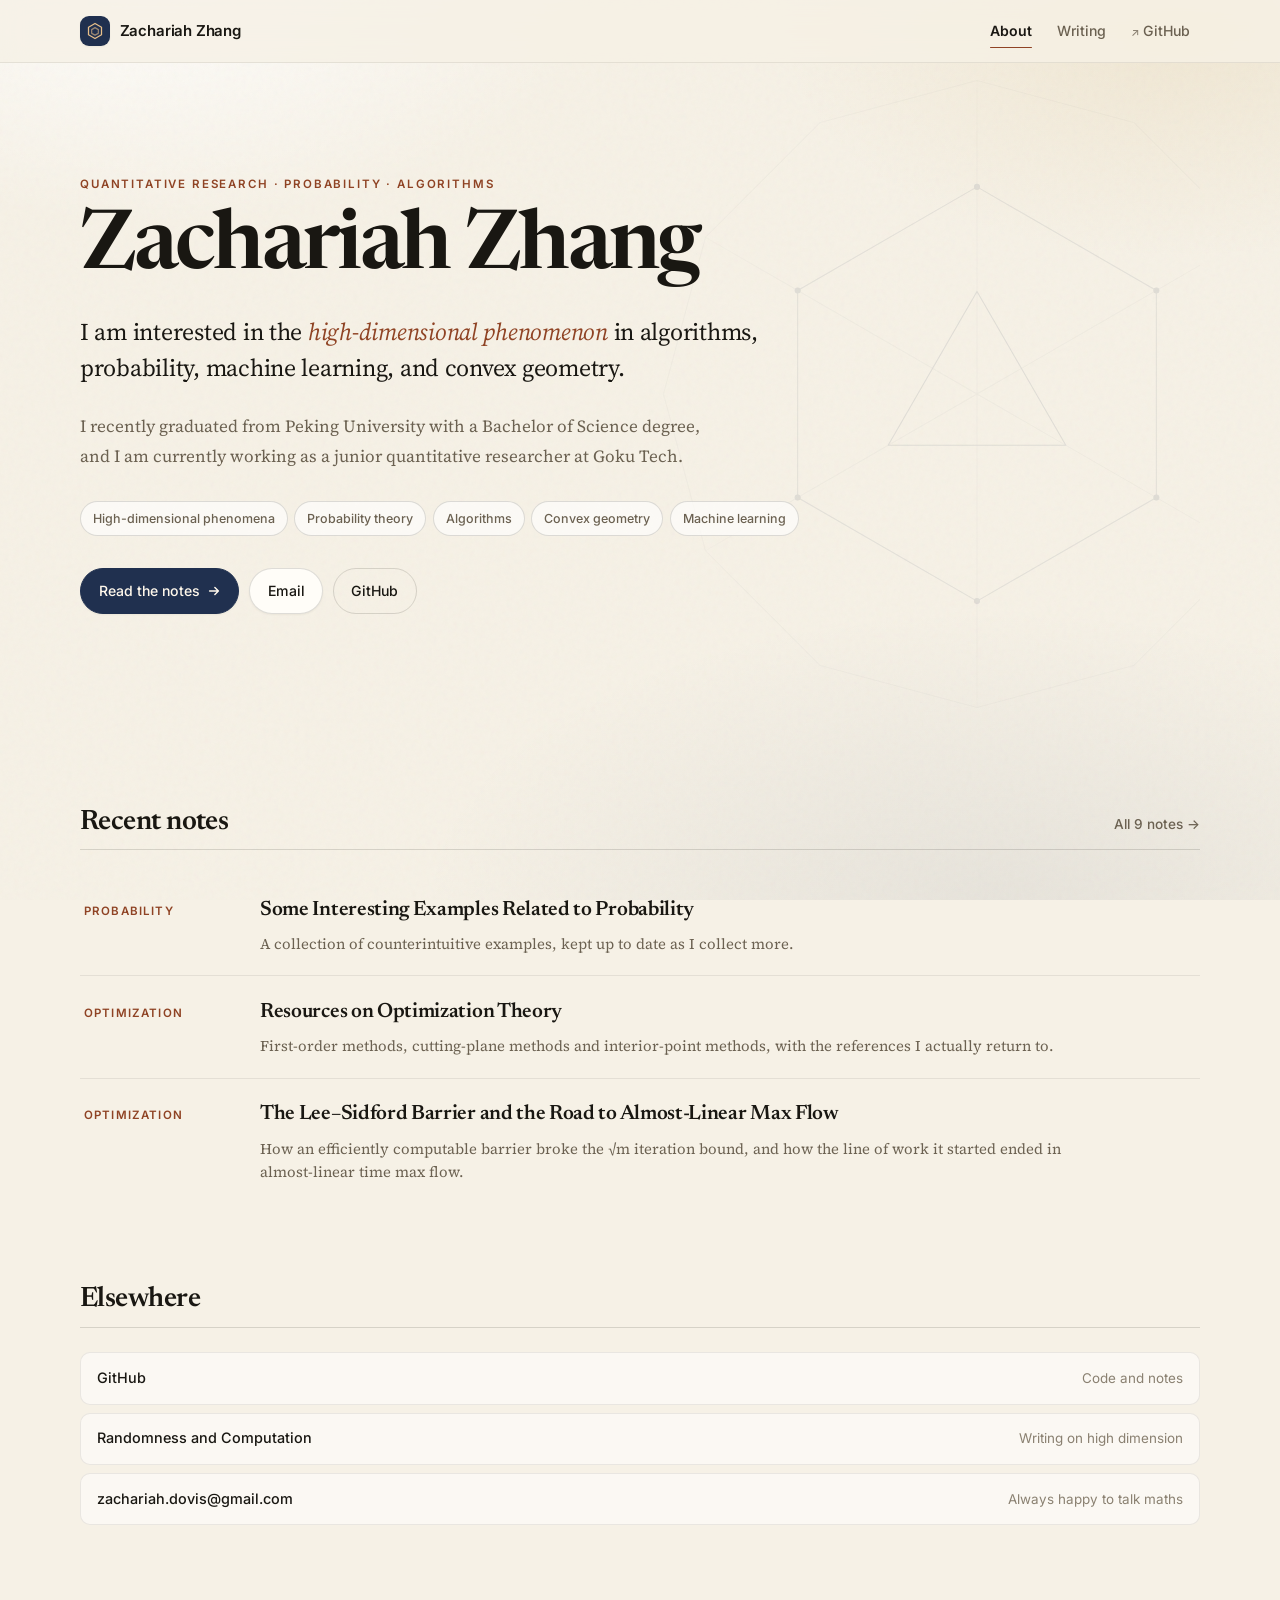
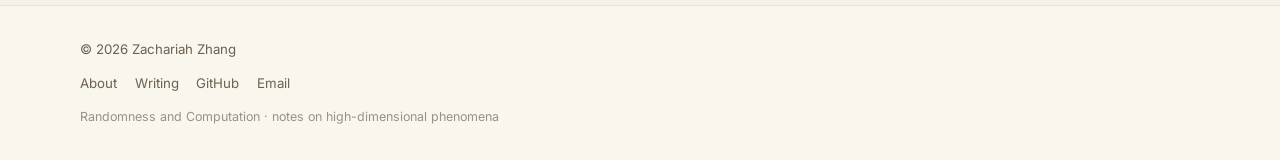
==== commit 6c3fb20c: "Add Lee–Sidford barrier post New article: "The Lee–Sidford Barrier and the Road to Almost-Linear Max" ====
--- a/index.html
+++ b/index.html
@@ -113,30 +113,30 @@
     <section class="home-section" aria-labelledby="latest-title">
       <div class="home-section__head">
         <h2 class="section-title" id="latest-title">Recent notes</h2>
-        <a class="section-more" href="blog.html">All 8 notes <span aria-hidden="true">→</span></a>
+        <a class="section-more" href="blog.html">All 9 notes <span aria-hidden="true">→</span></a>
       </div>
       <ul class="latest">
         <li class="latest__item">
-          <a class="latest__link" href="posts/steins-method-from-characterizations-to-quantitative-approximation.html">
-            <span class="latest__tag">Probability Theory</span>
-            <span class="latest__title">Stein's Method: From Characterizations to Quantitative Approximation</span>
-            <span class="latest__blurb">An introduction to characterizing operators, Stein equations, Gaussian and Poisson approximation, exchangeable pairs, bias couplings, and the generator viewpoint.</span>
+          <a class="latest__link" href="posts/some-interesting-examples-related-to-probability.html">
+            <span class="latest__tag">Probability</span>
+            <span class="latest__title">Some Interesting Examples Related to Probability</span>
+            <span class="latest__blurb">A collection of counterintuitive examples, kept up to date as I collect more.</span>
             <span class="latest__go" aria-hidden="true">Read →</span>
           </a>
         </li>
         <li class="latest__item">
-          <a class="latest__link" href="posts/random-series-and-slln.html">
-            <span class="latest__tag">Probability</span>
-            <span class="latest__title">Random Series and SLLN</span>
-            <span class="latest__blurb">Convergence of series of random variables: three classical criteria, Kolmogorov’s inequality, and a second proof of the strong law of large numbers.</span>
+          <a class="latest__link" href="posts/resources-on-optimization-theory.html">
+            <span class="latest__tag">Optimization</span>
+            <span class="latest__title">Resources on Optimization Theory</span>
+            <span class="latest__blurb">First-order methods, cutting-plane methods and interior-point methods, with the references I actually return to.</span>
             <span class="latest__go" aria-hidden="true">Read →</span>
           </a>
         </li>
         <li class="latest__item">
-          <a class="latest__link" href="posts/polytopes-in-high-dimension.html">
-            <span class="latest__tag">High Dimension</span>
-            <span class="latest__title">Polytopes in High Dimension</span>
-            <span class="latest__blurb">Exact and approximate Carathéodory theorems, covering numbers, and why a polytope with polynomially many vertices is exponentially smaller than a ball.</span>
+          <a class="latest__link" href="posts/lee-sidford-barrier-and-almost-linear-max-flow.html">
+            <span class="latest__tag">Optimization</span>
+            <span class="latest__title">The Lee–Sidford Barrier and the Road to Almost-Linear Max Flow</span>
+            <span class="latest__blurb">How an efficiently computable barrier broke the √m iteration bound, and how the line of work it started ended in almost-linear time max flow.</span>
             <span class="latest__go" aria-hidden="true">Read →</span>
           </a>
         </li>
@@ -149,7 +149,7 @@
       </div>
       <ul class="elsewhere">
         <li><a href="https://github.com/Zachariah-dovis" target="_blank" rel="noopener"><span>GitHub</span><span class="elsewhere__note">Code and notes</span></a></li>
-        <li><a href="posts/models-in-statistical-physics-and-some-algorithmic-correlations.html"><span>Randomness and Computation</span><span class="elsewhere__note">Writing on high dimension</span></a></li>
+        <li><a href="posts/lee-sidford-barrier-and-almost-linear-max-flow.html"><span>Randomness and Computation</span><span class="elsewhere__note">Writing on high dimension</span></a></li>
         <li><a href="mailto:zachariah.dovis@gmail.com"><span>zachariah.dovis@gmail.com</span><span class="elsewhere__note">Always happy to talk maths</span></a></li>
       </ul>
     </section>
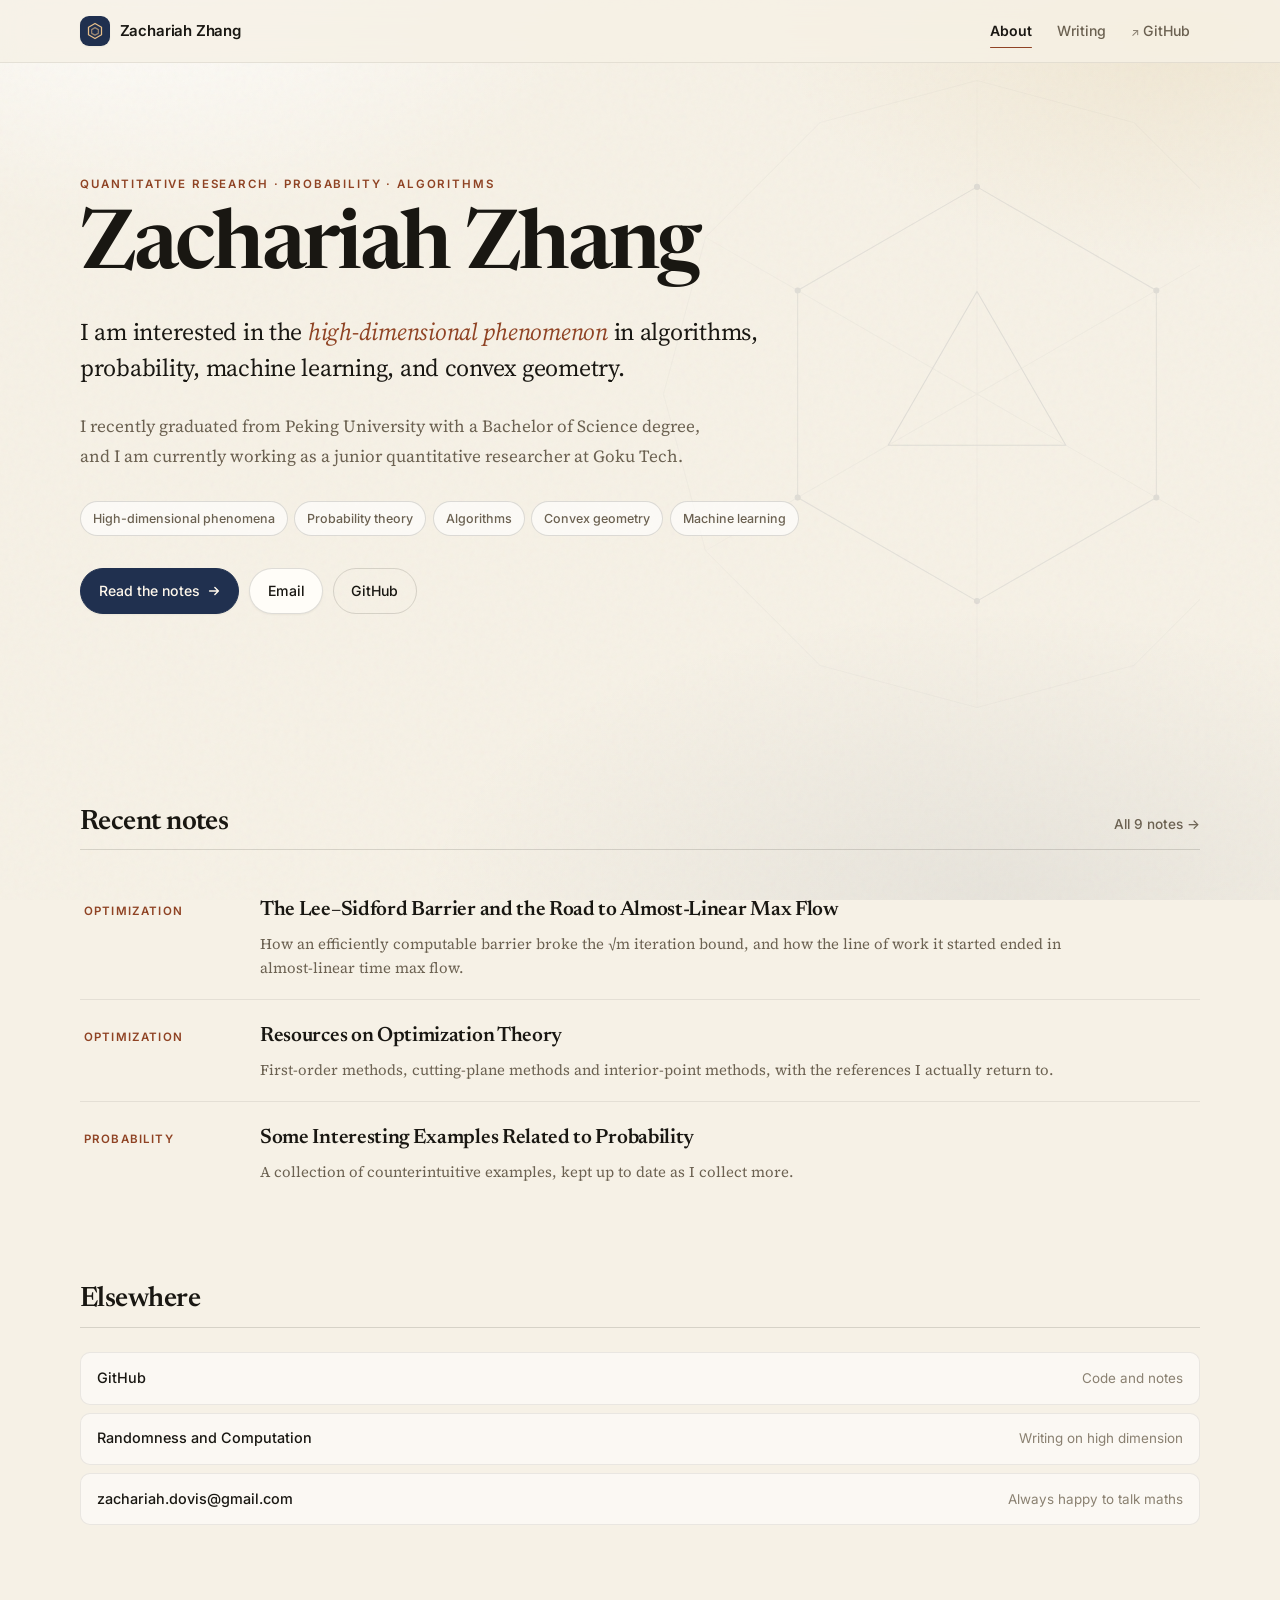
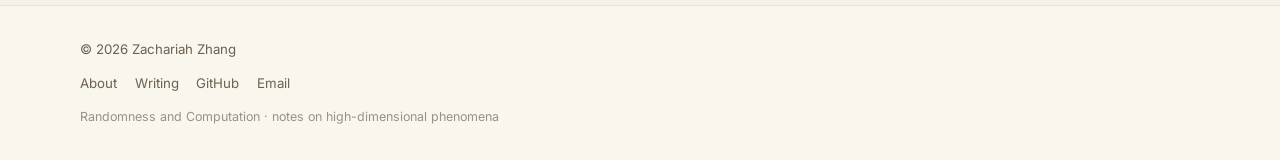
==== commit 5aa0f11a: "Reverse blog order and merge the duplicate probability tags Order - The post list now runs newest → " ====
--- a/index.html
+++ b/index.html
@@ -117,10 +117,10 @@
       </div>
       <ul class="latest">
         <li class="latest__item">
-          <a class="latest__link" href="posts/some-interesting-examples-related-to-probability.html">
-            <span class="latest__tag">Probability</span>
-            <span class="latest__title">Some Interesting Examples Related to Probability</span>
-            <span class="latest__blurb">A collection of counterintuitive examples, kept up to date as I collect more.</span>
+          <a class="latest__link" href="posts/lee-sidford-barrier-and-almost-linear-max-flow.html">
+            <span class="latest__tag">Optimization</span>
+            <span class="latest__title">The Lee–Sidford Barrier and the Road to Almost-Linear Max Flow</span>
+            <span class="latest__blurb">How an efficiently computable barrier broke the √m iteration bound, and how the line of work it started ended in almost-linear time max flow.</span>
             <span class="latest__go" aria-hidden="true">Read →</span>
           </a>
         </li>
@@ -133,10 +133,10 @@
           </a>
         </li>
         <li class="latest__item">
-          <a class="latest__link" href="posts/lee-sidford-barrier-and-almost-linear-max-flow.html">
-            <span class="latest__tag">Optimization</span>
-            <span class="latest__title">The Lee–Sidford Barrier and the Road to Almost-Linear Max Flow</span>
-            <span class="latest__blurb">How an efficiently computable barrier broke the √m iteration bound, and how the line of work it started ended in almost-linear time max flow.</span>
+          <a class="latest__link" href="posts/some-interesting-examples-related-to-probability.html">
+            <span class="latest__tag">Probability</span>
+            <span class="latest__title">Some Interesting Examples Related to Probability</span>
+            <span class="latest__blurb">A collection of counterintuitive examples, kept up to date as I collect more.</span>
             <span class="latest__go" aria-hidden="true">Read →</span>
           </a>
         </li>
@@ -149,7 +149,7 @@
       </div>
       <ul class="elsewhere">
         <li><a href="https://github.com/Zachariah-dovis" target="_blank" rel="noopener"><span>GitHub</span><span class="elsewhere__note">Code and notes</span></a></li>
-        <li><a href="posts/lee-sidford-barrier-and-almost-linear-max-flow.html"><span>Randomness and Computation</span><span class="elsewhere__note">Writing on high dimension</span></a></li>
+        <li><a href="posts/some-interesting-problems-in-hf-interviews.html"><span>Randomness and Computation</span><span class="elsewhere__note">Writing on high dimension</span></a></li>
         <li><a href="mailto:zachariah.dovis@gmail.com"><span>zachariah.dovis@gmail.com</span><span class="elsewhere__note">Always happy to talk maths</span></a></li>
       </ul>
     </section>
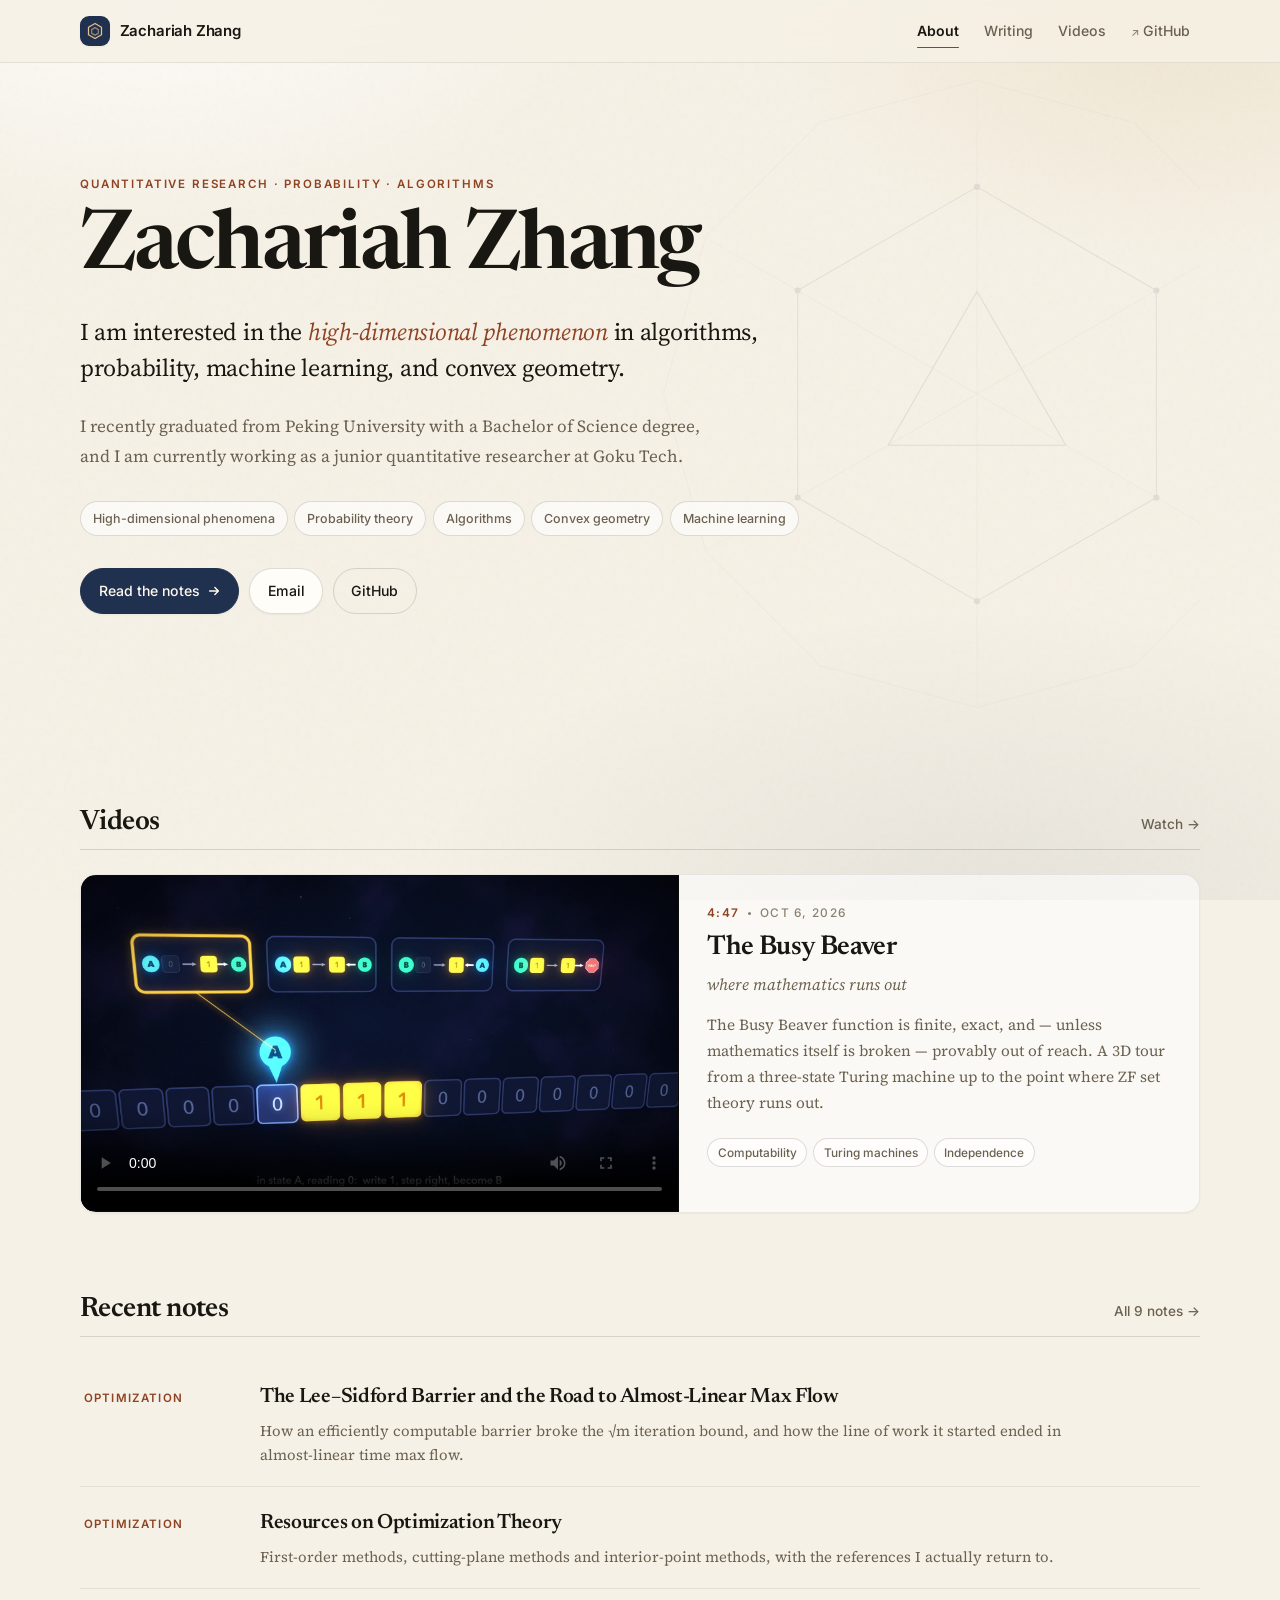
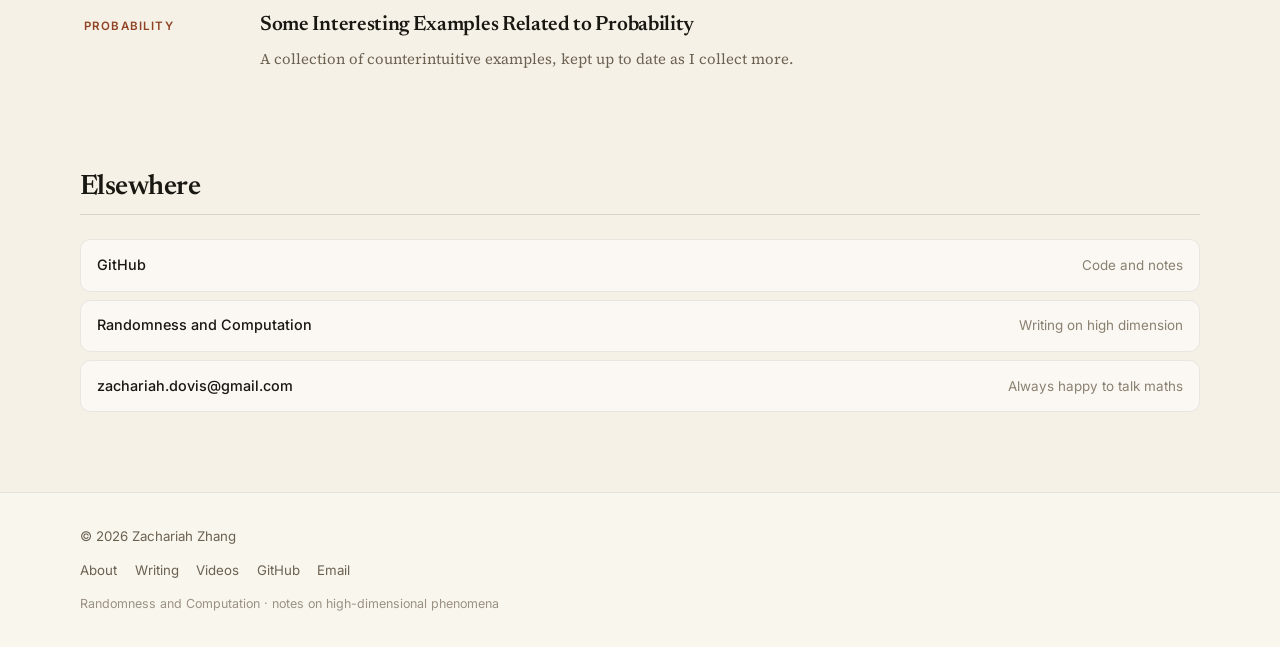
==== commit cb2fd315: "Add a Videos section with the Busy Beaver film New first-class section, reachable from the masthead," ====
--- a/index.html
+++ b/index.html
@@ -60,6 +60,7 @@
       <nav class="nav" aria-label="Primary">
         <a href="#about" aria-current="page">About</a>
         <a href="blog.html">Writing</a>
+        <a href="videos.html">Videos</a>
         <a class="nav__ext" href="https://github.com/Zachariah-dovis" target="_blank" rel="noopener">GitHub<span class="sr-only"> (opens in a new tab)</span></a>
       </nav>
     </div>
@@ -110,6 +111,37 @@
       </div>
     </section>
 
+    <section class="home-section" id="videos" aria-labelledby="videos-title">
+      <div class="home-section__head">
+        <h2 class="section-title" id="videos-title">Videos</h2>
+        <a class="section-more" href="videos.html">Watch <span aria-hidden="true">→</span></a>
+      </div>
+      <ul class="video-list">
+        <li class="video-card">
+          <div class="video-card__player">
+        <video class="video-frame" controls preload="metadata" playsinline
+               poster="assets/videos/busy-beaver-poster.jpg" width="1920" height="1080">
+          <source src="assets/videos/busy-beaver.mp4" type="video/mp4" />
+          <track kind="captions" srclang="en" label="English" src="assets/videos/busy-beaver.en.vtt" default />
+          Your browser cannot play this video.
+          <a href="assets/videos/busy-beaver.mp4">Download The Busy Beaver (MP4)</a>.
+        </video>
+          </div>
+          <div class="video-card__body">
+            <p class="video-card__meta">
+              <span class="video-card__duration">4:47</span>
+              <span class="dot" aria-hidden="true"></span>
+              <time datetime="2026-10-06">Oct 6, 2026</time>
+            </p>
+            <h3 class="video-card__title">The Busy Beaver</h3>
+            <p class="video-card__subtitle">where mathematics runs out</p>
+            <p class="video-card__blurb">The Busy Beaver function is finite, exact, and — unless mathematics itself is broken — provably out of reach. A 3D tour from a three-state Turing machine up to the point where ZF set theory runs out.</p>
+            <p class="video-card__tags"><span class="video-tag">Computability</span><span class="video-tag">Turing machines</span><span class="video-tag">Independence</span></p>
+          </div>
+        </li>
+      </ul>
+    </section>
+
     <section class="home-section" aria-labelledby="latest-title">
       <div class="home-section__head">
         <h2 class="section-title" id="latest-title">Recent notes</h2>
@@ -161,6 +193,7 @@
       <nav class="site-footer__nav" aria-label="Footer">
         <a href="index.html">About</a>
         <a href="blog.html">Writing</a>
+        <a href="videos.html">Videos</a>
         <a href="https://github.com/Zachariah-dovis" target="_blank" rel="noopener">GitHub</a>
         <a href="mailto:zachariah.dovis@gmail.com">Email</a>
       </nav>
--- a/styles.css
+++ b/styles.css
@@ -1291,6 +1291,139 @@
   color: var(--ink);
 }
 
+/* == 11b video section ==================================================== */
+.video-list { margin: 0; padding: 0; list-style: none; display: grid; gap: 1.2rem; }
+
+.video-card {
+  display: grid;
+  grid-template-columns: minmax(0, 1.15fr) minmax(0, 1fr);
+  gap: 0;
+  /*
+   * NOT `align-items: stretch`: a stretched grid item has its height dictated by
+   * the row, which defeats `aspect-ratio` on the video and squashes the frame.
+   * Each column takes its own natural height instead.
+   */
+  align-items: start;
+  border: 1px solid var(--line-soft);
+  border-radius: var(--radius-lg);
+  background: rgba(255, 255, 255, 0.58);
+  box-shadow: var(--shadow-sm);
+  overflow: hidden;
+  transition: border-color 180ms var(--ease), box-shadow 180ms var(--ease);
+}
+.video-card:hover { border-color: var(--line-strong); box-shadow: var(--shadow-md); }
+
+/* The player frame. `height: auto` keeps the video's own 16:9 ratio intact. */
+.video-frame {
+  display: block;
+  width: 100%;
+  height: auto;
+  aspect-ratio: 16 / 9;
+  object-fit: contain;
+  background: #0b0b0a;
+  border: 0;
+  border-right: 1px solid var(--line-soft);
+}
+
+.video-card__player { min-width: 0; background: #0b0b0a; }
+
+.video-card__body {
+  display: flex;
+  flex-direction: column;
+  gap: 0.5rem;
+  padding: clamp(1.1rem, 2.2vw, 1.8rem);
+  min-width: 0;
+}
+
+.video-card__meta {
+  display: flex;
+  align-items: center;
+  gap: 0.55rem;
+  margin: 0;
+  font-family: var(--font-ui);
+  font-size: 0.74rem;
+  font-weight: 600;
+  letter-spacing: 0.11em;
+  text-transform: uppercase;
+  color: var(--copper);
+}
+.video-card__meta .dot {
+  width: 3px; height: 3px;
+  border-radius: 50%;
+  background: var(--muted-2);
+}
+.video-card__meta time { color: var(--muted-2); font-weight: 500; }
+.video-card__duration { color: var(--copper); }
+
+.video-card__title {
+  margin: 0;
+  font-size: clamp(1.25rem, 1.05rem + 0.9vw, 1.7rem);
+  letter-spacing: -0.022em;
+}
+
+.video-card__subtitle {
+  margin: 0;
+  font-family: var(--font-display);
+  font-style: italic;
+  font-size: 1rem;
+  color: var(--muted);
+}
+
+.video-card__blurb {
+  margin: 0.35rem 0 0;
+  color: var(--muted);
+  font-size: 0.96rem;
+  line-height: 1.68;
+}
+
+.video-points {
+  margin: 0.6rem 0 0;
+  padding-left: 1.15rem;
+  color: var(--muted);
+  font-size: 0.93rem;
+  line-height: 1.6;
+}
+.video-points li { margin: 0.28em 0; }
+.video-points li::marker { color: var(--copper); }
+
+.video-card__tags {
+  display: flex;
+  flex-wrap: wrap;
+  gap: 0.35rem;
+  margin: auto 0 0;
+  padding-top: 0.9rem;
+}
+.video-tag {
+  padding: 0.22rem 0.6rem;
+  border: 1px solid var(--line);
+  border-radius: 999px;
+  background: rgba(255, 255, 255, 0.6);
+  font-family: var(--font-ui);
+  font-size: 0.74rem;
+  font-weight: 500;
+  color: var(--muted);
+}
+
+/* The dedicated videos page: player on top, prose underneath. */
+.video-list--page { gap: 2rem; }
+.video-list--page .video-card {
+  grid-template-columns: minmax(0, 1fr);
+  background: var(--surface);
+}
+.video-list--page .video-frame { border-right: 0; border-bottom: 1px solid var(--line-soft); }
+.video-list--page .video-card__body { padding: clamp(1.2rem, 3vw, 2.2rem); }
+.video-list--page .video-card__blurb,
+.video-list--page .video-points { max-width: 62ch; }
+
+@media (max-width: 880px) {
+  .video-card { grid-template-columns: minmax(0, 1fr); }
+  .video-frame { border-right: 0; border-bottom: 1px solid var(--line-soft); }
+}
+
+@media print {
+  .video-list { display: none; }
+}
+
 /* == 12 footer ============================================================ */
 .site-footer {
   flex: none;
@@ -1403,3 +1536,20 @@
   .article-content h2, .article-content h3 { break-after: avoid; }
   .heading__anchor { display: none; }
 }
+
+/* A still pulled from the video, shown on the videos page. */
+.video-still { margin: 1.2rem 0 0; }
+.video-still img {
+  display: block;
+  width: 100%;
+  border: 1px solid var(--line);
+  border-radius: var(--radius);
+  background: #0b0b0a;
+}
+.video-still figcaption {
+  margin-top: 0.6rem;
+  font-family: var(--font-ui);
+  font-size: 0.82rem;
+  line-height: 1.5;
+  color: var(--muted-2);
+}
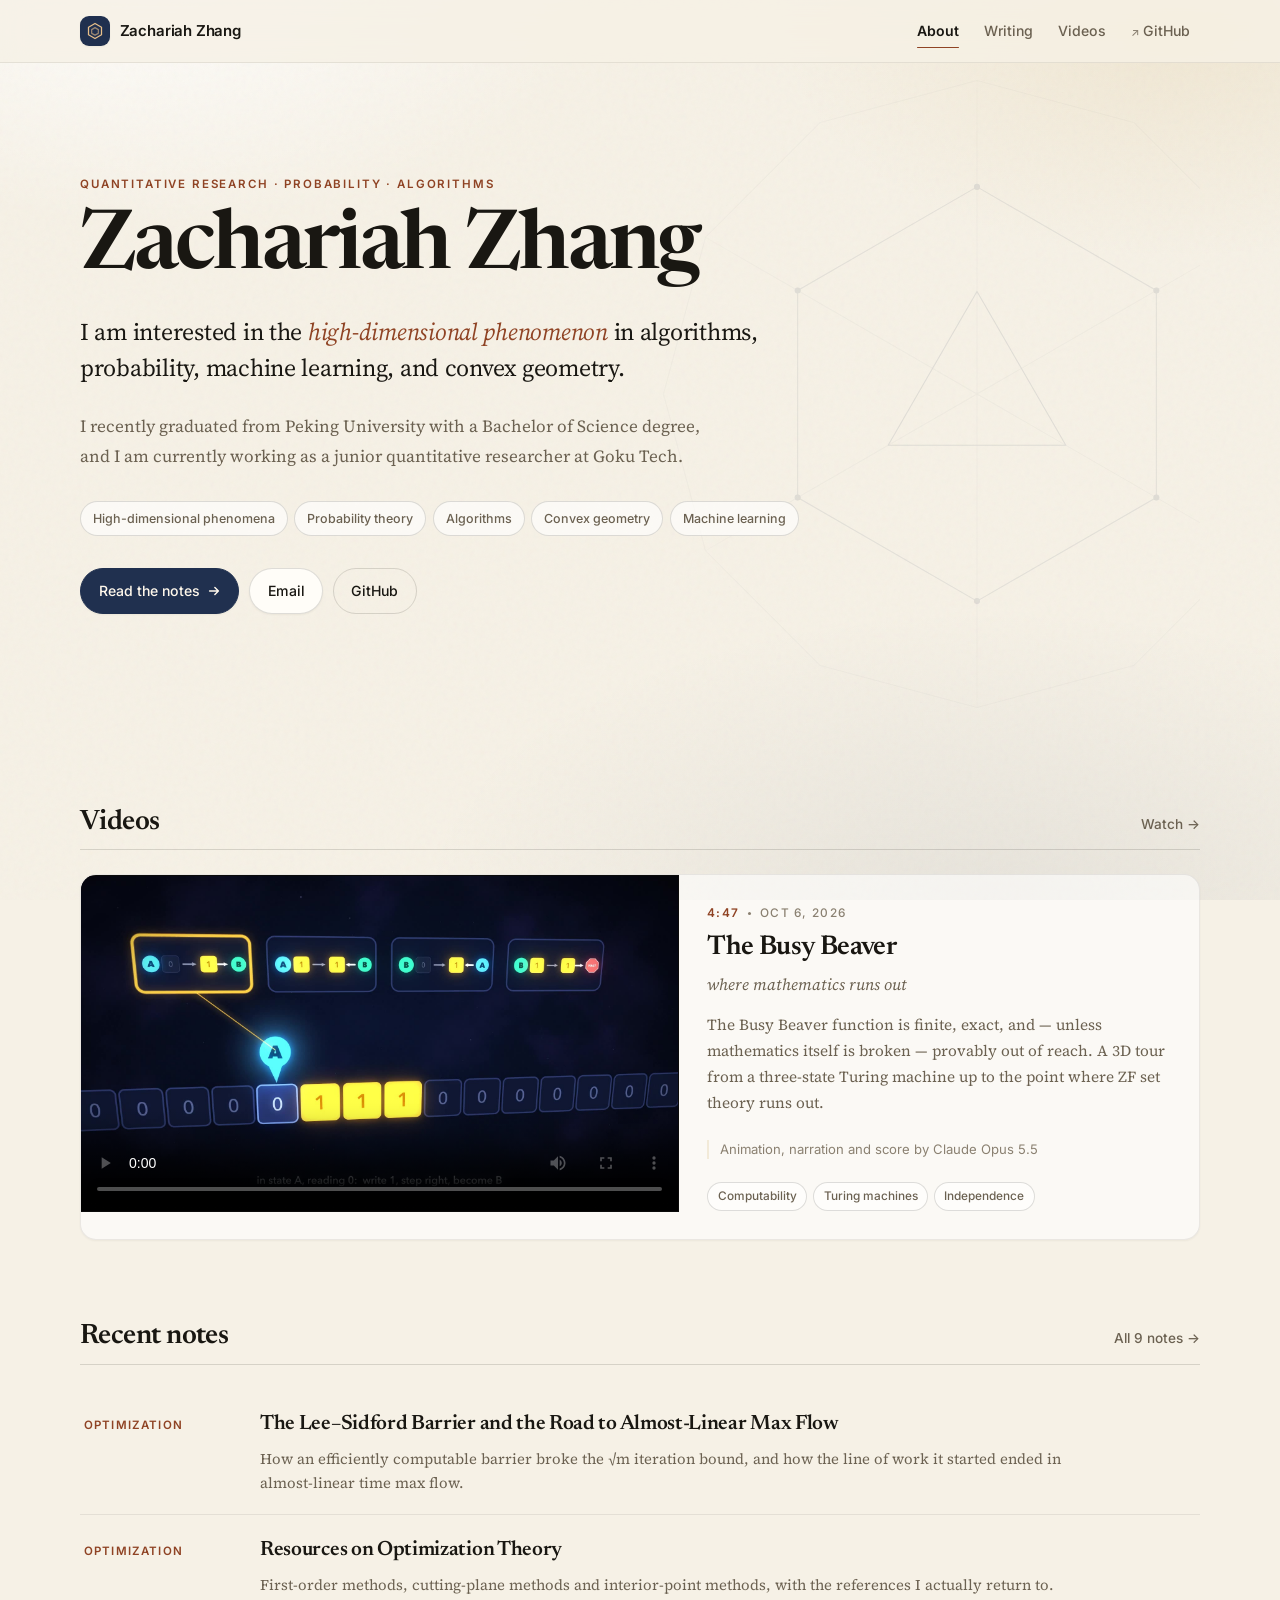
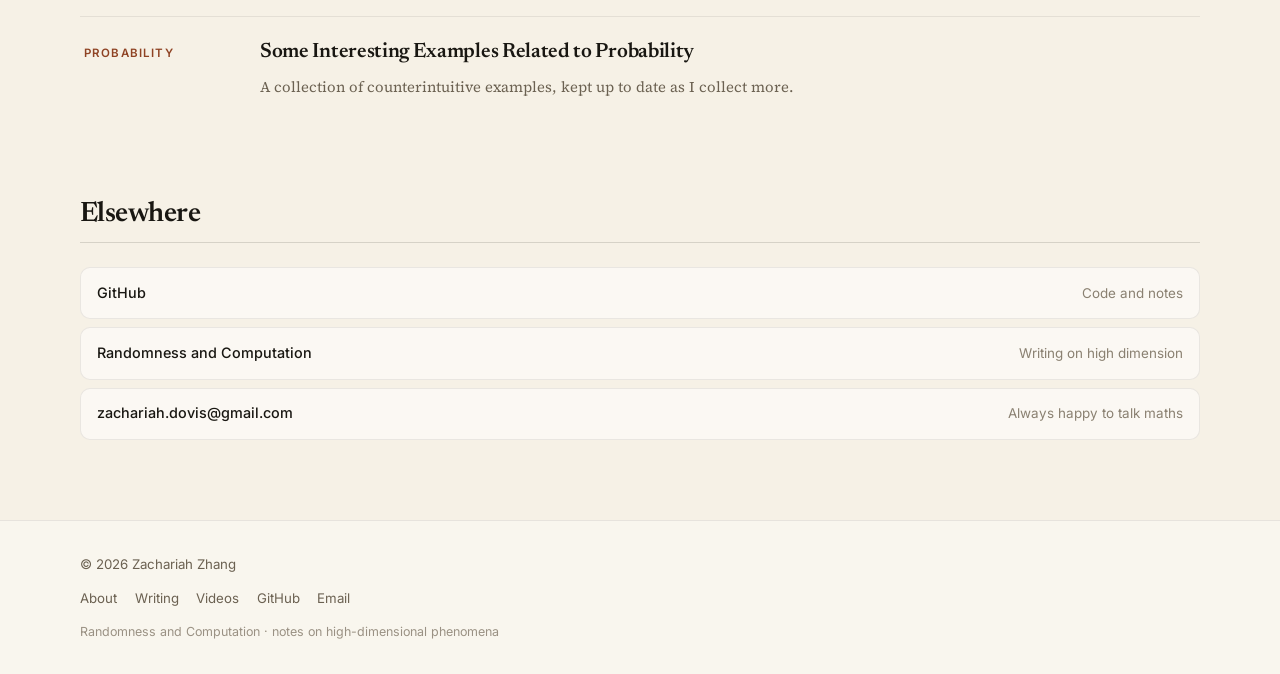
==== commit 5d7ac1e7: "Credit the film to Claude Opus 5.5 The Busy Beaver's animation, narration and score were made with C" ====
--- a/index.html
+++ b/index.html
@@ -136,6 +136,7 @@
             <h3 class="video-card__title">The Busy Beaver</h3>
             <p class="video-card__subtitle">where mathematics runs out</p>
             <p class="video-card__blurb">The Busy Beaver function is finite, exact, and — unless mathematics itself is broken — provably out of reach. A 3D tour from a three-state Turing machine up to the point where ZF set theory runs out.</p>
+            <p class="video-card__credit">Animation, narration and score by Claude Opus 5.5</p>
             <p class="video-card__tags"><span class="video-tag">Computability</span><span class="video-tag">Turing machines</span><span class="video-tag">Independence</span></p>
           </div>
         </li>
--- a/styles.css
+++ b/styles.css
@@ -1553,3 +1553,14 @@
   line-height: 1.5;
   color: var(--muted-2);
 }
+
+/* Attribution line for a video. Sits with the tags, set apart by an accent rule. */
+.video-card__credit {
+  margin: 1rem 0 0;
+  padding-left: 0.7rem;
+  border-left: 2px solid var(--gold-soft);
+  font-family: var(--font-ui);
+  font-size: 0.82rem;
+  line-height: 1.5;
+  color: var(--muted-2);
+}
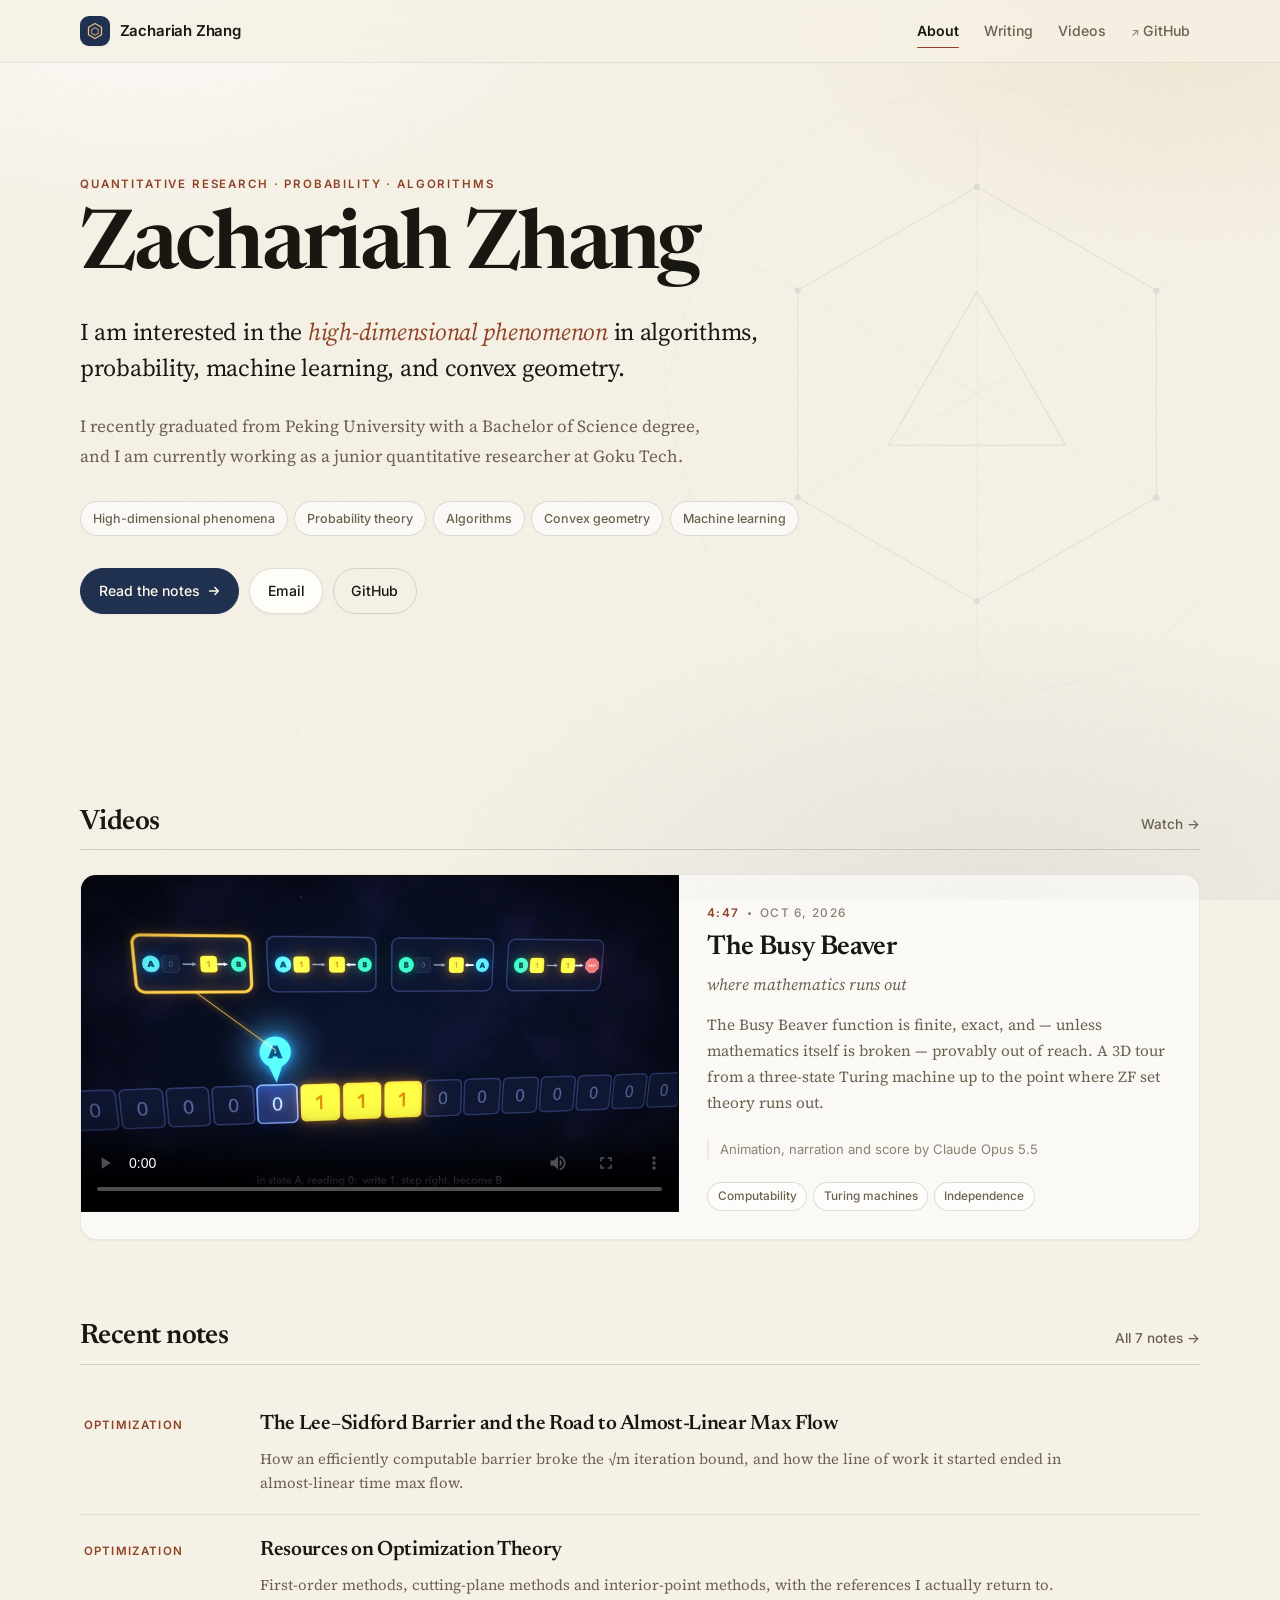
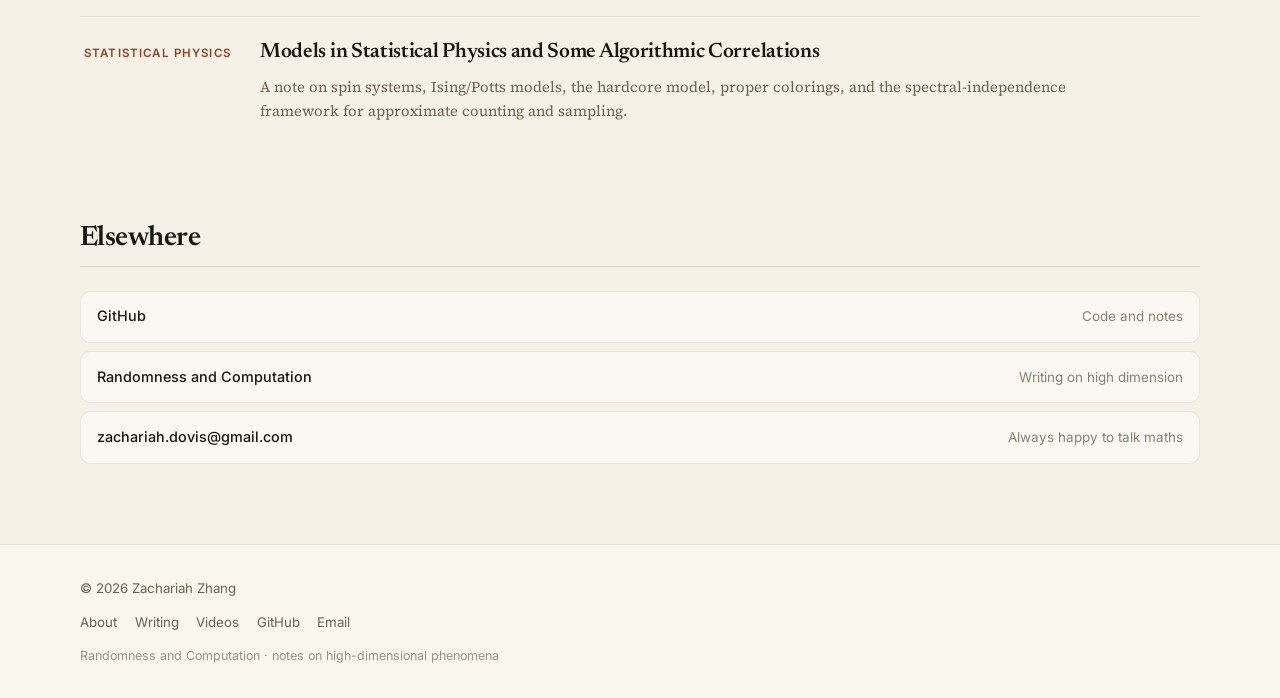
==== commit a5d25ef0: "Spread blog dates across 2024–2026 and remove two posts" ====
--- a/index.html
+++ b/index.html
@@ -146,7 +146,7 @@
     <section class="home-section" aria-labelledby="latest-title">
       <div class="home-section__head">
         <h2 class="section-title" id="latest-title">Recent notes</h2>
-        <a class="section-more" href="blog.html">All 9 notes <span aria-hidden="true">→</span></a>
+        <a class="section-more" href="blog.html">All 7 notes <span aria-hidden="true">→</span></a>
       </div>
       <ul class="latest">
         <li class="latest__item">
@@ -166,10 +166,10 @@
           </a>
         </li>
         <li class="latest__item">
-          <a class="latest__link" href="posts/some-interesting-examples-related-to-probability.html">
-            <span class="latest__tag">Probability</span>
-            <span class="latest__title">Some Interesting Examples Related to Probability</span>
-            <span class="latest__blurb">A collection of counterintuitive examples, kept up to date as I collect more.</span>
+          <a class="latest__link" href="posts/models-in-statistical-physics-and-some-algorithmic-correlations.html">
+            <span class="latest__tag">Statistical Physics</span>
+            <span class="latest__title">Models in Statistical Physics and Some Algorithmic Correlations</span>
+            <span class="latest__blurb">A note on spin systems, Ising/Potts models, the hardcore model, proper colorings, and the spectral-independence framework for approximate counting and sampling.</span>
             <span class="latest__go" aria-hidden="true">Read →</span>
           </a>
         </li>
@@ -182,7 +182,7 @@
       </div>
       <ul class="elsewhere">
         <li><a href="https://github.com/Zachariah-dovis" target="_blank" rel="noopener"><span>GitHub</span><span class="elsewhere__note">Code and notes</span></a></li>
-        <li><a href="posts/some-interesting-problems-in-hf-interviews.html"><span>Randomness and Computation</span><span class="elsewhere__note">Writing on high dimension</span></a></li>
+        <li><a href="posts/functional-analysis-for-markov-chain-mixing-time.html"><span>Randomness and Computation</span><span class="elsewhere__note">Writing on high dimension</span></a></li>
         <li><a href="mailto:zachariah.dovis@gmail.com"><span>zachariah.dovis@gmail.com</span><span class="elsewhere__note">Always happy to talk maths</span></a></li>
       </ul>
     </section>
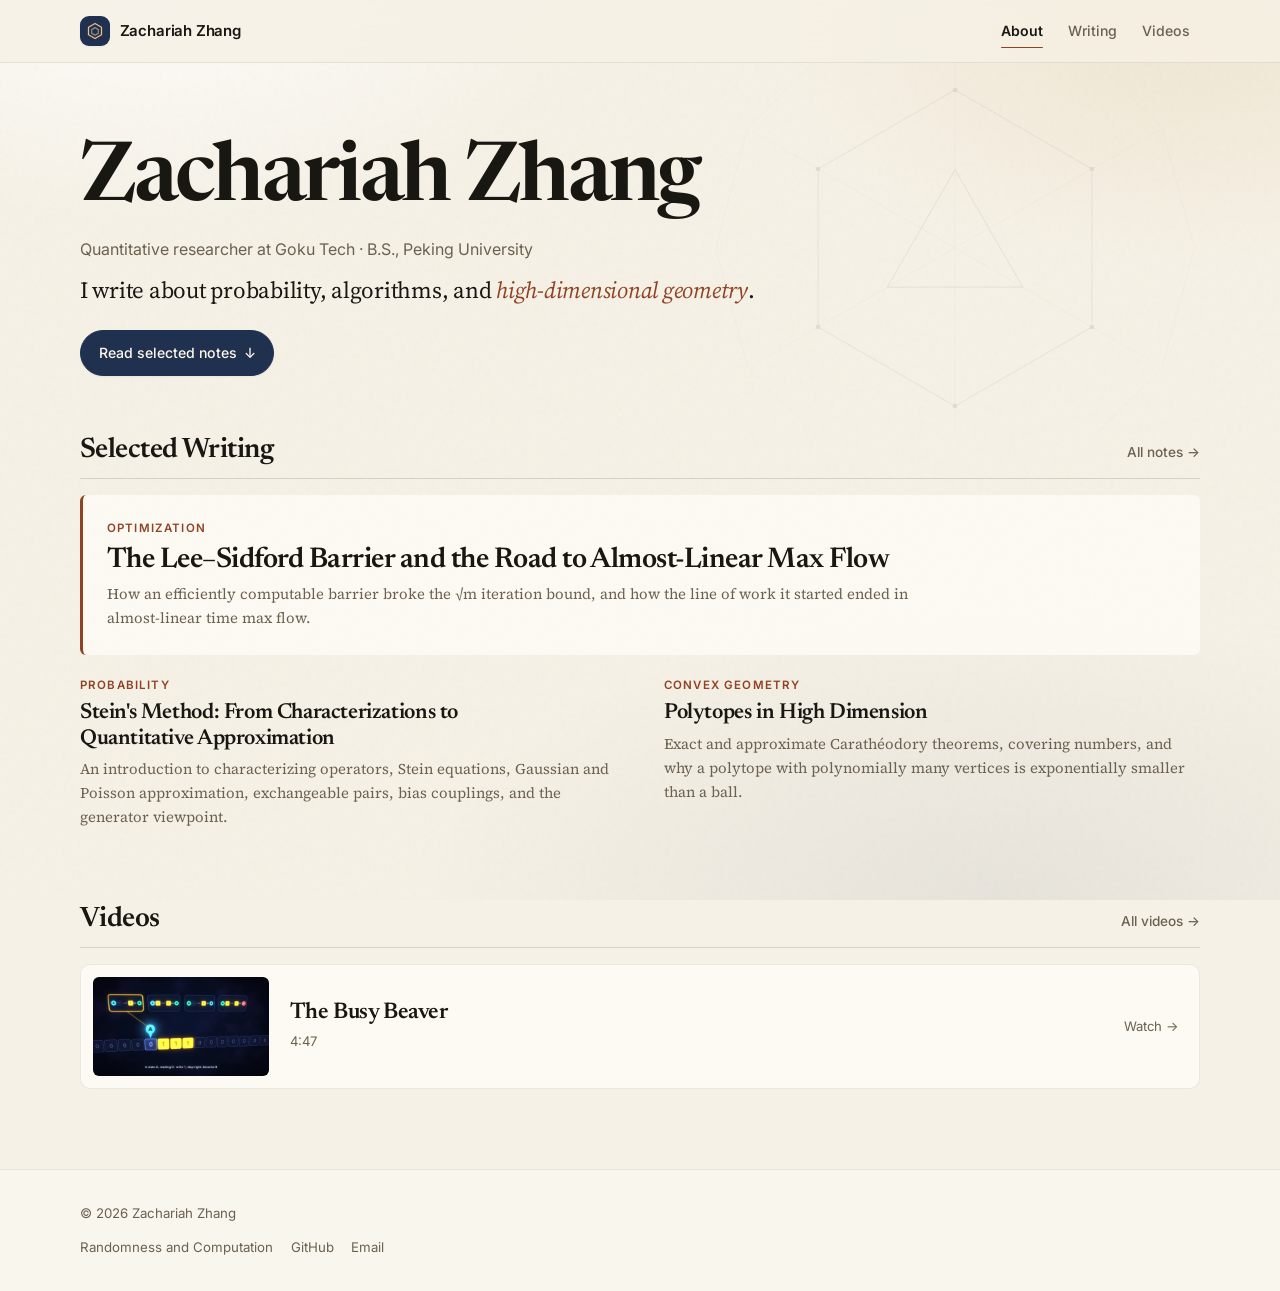
==== commit 9e6be93d: "Feature selected writing and refresh blog dates" ====
--- a/index.html
+++ b/index.html
@@ -61,7 +61,6 @@
         <a href="#about" aria-current="page">About</a>
         <a href="blog.html">Writing</a>
         <a href="videos.html">Videos</a>
-        <a class="nav__ext" href="https://github.com/Zachariah-dovis" target="_blank" rel="noopener">GitHub<span class="sr-only"> (opens in a new tab)</span></a>
       </nav>
     </div>
   </header>
@@ -81,109 +80,64 @@
     </g>
   </svg></div>
       <div class="hero__inner">
-        <p class="eyebrow">Quantitative Research · Probability · Algorithms</p>
         <h1 class="hero__title" id="hero-title">Zachariah Zhang</h1>
-        <p class="hero__lede">
-          I am interested in the <em>high-dimensional phenomenon</em> in algorithms, probability,
-          machine learning, and convex geometry.
-        </p>
-        <p class="hero__body">
-          I recently graduated from Peking University with a Bachelor of Science degree, and I am
-          currently working as a junior quantitative researcher at Goku Tech.
-        </p>
-
-        <ul class="chips" aria-label="Research interests">
-          <li class="chip">High-dimensional phenomena</li>
-          <li class="chip">Probability theory</li>
-          <li class="chip">Algorithms</li>
-          <li class="chip">Convex geometry</li>
-          <li class="chip">Machine learning</li>
-        </ul>
+        <p class="hero__role">Quantitative researcher at Goku Tech <span>B.S., Peking University</span></p>
+        <p class="hero__lede">I write about probability, algorithms, and <em>high-dimensional geometry</em>.</p>
 
         <div class="hero__actions">
-          <a class="btn btn--primary" href="blog.html">
-            Read the notes
-            <svg viewBox="0 0 16 16" width="14" height="14" aria-hidden="true" fill="none" stroke="currentColor" stroke-width="1.7" stroke-linecap="round" stroke-linejoin="round"><path d="M3 8h10M9 4l4 4-4 4"/></svg>
+          <a class="btn btn--primary" href="#selected-writing">
+            Read selected notes <span aria-hidden="true">↓</span>
           </a>
-          <a class="btn" href="mailto:zachariah.dovis@gmail.com">Email</a>
-          <a class="btn btn--ghost" href="https://github.com/Zachariah-dovis" target="_blank" rel="noopener">GitHub</a>
         </div>
       </div>
+    </section>
+
+    <section class="home-section" id="selected-writing" aria-labelledby="selected-title">
+      <div class="home-section__head">
+        <h2 class="section-title" id="selected-title">Selected Writing</h2>
+        <a class="section-more" href="blog.html">All notes <span aria-hidden="true">→</span></a>
+      </div>
+      <ul class="selected-notes">
+        <li>
+          <a href="posts/lee-sidford-barrier-and-almost-linear-max-flow.html">
+            <p class="selected-notes__tag">Optimization</p>
+            <h3>The Lee–Sidford Barrier and the Road to Almost-Linear Max Flow</h3>
+            <p class="selected-notes__blurb">How an efficiently computable barrier broke the √m iteration bound, and how the line of work it started ended in almost-linear time max flow.</p>
+          </a>
+        </li>
+        <li>
+          <a href="posts/steins-method-from-characterizations-to-quantitative-approximation.html">
+            <p class="selected-notes__tag">Probability</p>
+            <h3>Stein's Method: From Characterizations to Quantitative Approximation</h3>
+            <p class="selected-notes__blurb">An introduction to characterizing operators, Stein equations, Gaussian and Poisson approximation, exchangeable pairs, bias couplings, and the generator viewpoint.</p>
+          </a>
+        </li>
+        <li>
+          <a href="posts/polytopes-in-high-dimension.html">
+            <p class="selected-notes__tag">Convex Geometry</p>
+            <h3>Polytopes in High Dimension</h3>
+            <p class="selected-notes__blurb">Exact and approximate Carathéodory theorems, covering numbers, and why a polytope with polynomially many vertices is exponentially smaller than a ball.</p>
+          </a>
+        </li>
+      </ul>
     </section>
 
     <section class="home-section" id="videos" aria-labelledby="videos-title">
       <div class="home-section__head">
         <h2 class="section-title" id="videos-title">Videos</h2>
-        <a class="section-more" href="videos.html">Watch <span aria-hidden="true">→</span></a>
+        <a class="section-more" href="videos.html">All videos <span aria-hidden="true">→</span></a>
       </div>
       <ul class="video-list">
-        <li class="video-card">
-          <div class="video-card__player">
-        <video class="video-frame" controls preload="metadata" playsinline
-               poster="assets/videos/busy-beaver-poster.jpg" width="1920" height="1080">
-          <source src="assets/videos/busy-beaver.mp4" type="video/mp4" />
-          <track kind="captions" srclang="en" label="English" src="assets/videos/busy-beaver.en.vtt" default />
-          Your browser cannot play this video.
-          <a href="assets/videos/busy-beaver.mp4">Download The Busy Beaver (MP4)</a>.
-        </video>
-          </div>
-          <div class="video-card__body">
-            <p class="video-card__meta">
-              <span class="video-card__duration">4:47</span>
-              <span class="dot" aria-hidden="true"></span>
-              <time datetime="2026-10-06">Oct 6, 2026</time>
-            </p>
-            <h3 class="video-card__title">The Busy Beaver</h3>
-            <p class="video-card__subtitle">where mathematics runs out</p>
-            <p class="video-card__blurb">The Busy Beaver function is finite, exact, and — unless mathematics itself is broken — provably out of reach. A 3D tour from a three-state Turing machine up to the point where ZF set theory runs out.</p>
-            <p class="video-card__credit">Animation, narration and score by Claude Opus 5.5</p>
-            <p class="video-card__tags"><span class="video-tag">Computability</span><span class="video-tag">Turing machines</span><span class="video-tag">Independence</span></p>
-          </div>
-        </li>
-      </ul>
-    </section>
-
-    <section class="home-section" aria-labelledby="latest-title">
-      <div class="home-section__head">
-        <h2 class="section-title" id="latest-title">Recent notes</h2>
-        <a class="section-more" href="blog.html">All 7 notes <span aria-hidden="true">→</span></a>
-      </div>
-      <ul class="latest">
-        <li class="latest__item">
-          <a class="latest__link" href="posts/lee-sidford-barrier-and-almost-linear-max-flow.html">
-            <span class="latest__tag">Optimization</span>
-            <span class="latest__title">The Lee–Sidford Barrier and the Road to Almost-Linear Max Flow</span>
-            <span class="latest__blurb">How an efficiently computable barrier broke the √m iteration bound, and how the line of work it started ended in almost-linear time max flow.</span>
-            <span class="latest__go" aria-hidden="true">Read →</span>
+        <li>
+          <a class="video-preview" href="videos.html#busy-beaver">
+            <img src="assets/videos/busy-beaver-poster.jpg" width="1920" height="1080" alt="" loading="lazy" />
+            <div>
+              <h3><span class="sr-only">Watch </span>The Busy Beaver</h3>
+              <p class="video-preview__duration">4:47</p>
+            </div>
+            <span class="video-preview__go" aria-hidden="true">Watch →</span>
           </a>
         </li>
-        <li class="latest__item">
-          <a class="latest__link" href="posts/resources-on-optimization-theory.html">
-            <span class="latest__tag">Optimization</span>
-            <span class="latest__title">Resources on Optimization Theory</span>
-            <span class="latest__blurb">First-order methods, cutting-plane methods and interior-point methods, with the references I actually return to.</span>
-            <span class="latest__go" aria-hidden="true">Read →</span>
-          </a>
-        </li>
-        <li class="latest__item">
-          <a class="latest__link" href="posts/models-in-statistical-physics-and-some-algorithmic-correlations.html">
-            <span class="latest__tag">Statistical Physics</span>
-            <span class="latest__title">Models in Statistical Physics and Some Algorithmic Correlations</span>
-            <span class="latest__blurb">A note on spin systems, Ising/Potts models, the hardcore model, proper colorings, and the spectral-independence framework for approximate counting and sampling.</span>
-            <span class="latest__go" aria-hidden="true">Read →</span>
-          </a>
-        </li>
-      </ul>
-    </section>
-
-    <section class="home-section" aria-labelledby="work-title">
-      <div class="home-section__head">
-        <h2 class="section-title" id="work-title">Elsewhere</h2>
-      </div>
-      <ul class="elsewhere">
-        <li><a href="https://github.com/Zachariah-dovis" target="_blank" rel="noopener"><span>GitHub</span><span class="elsewhere__note">Code and notes</span></a></li>
-        <li><a href="posts/functional-analysis-for-markov-chain-mixing-time.html"><span>Randomness and Computation</span><span class="elsewhere__note">Writing on high dimension</span></a></li>
-        <li><a href="mailto:zachariah.dovis@gmail.com"><span>zachariah.dovis@gmail.com</span><span class="elsewhere__note">Always happy to talk maths</span></a></li>
       </ul>
     </section>
   </main>
@@ -192,13 +146,10 @@
     <div class="site-footer__inner">
       <p class="site-footer__name">© <span id="year"></span> Zachariah Zhang</p>
       <nav class="site-footer__nav" aria-label="Footer">
-        <a href="index.html">About</a>
-        <a href="blog.html">Writing</a>
-        <a href="videos.html">Videos</a>
+        <a href="blog.html">Randomness and Computation</a>
         <a href="https://github.com/Zachariah-dovis" target="_blank" rel="noopener">GitHub</a>
         <a href="mailto:zachariah.dovis@gmail.com">Email</a>
       </nav>
-      <p class="site-footer__note">Randomness and Computation · notes on high-dimensional phenomena</p>
     </div>
   </footer>
 
--- a/styles.css
+++ b/styles.css
@@ -195,7 +195,8 @@
   margin-inline: auto;
 }
 
-.home-section { margin-top: clamp(3rem, 7vw, 5rem); }
+.home-section { margin-top: clamp(2.5rem, 5vw, 3.75rem); }
+.hero + .home-section { margin-top: 0; }
 
 .home-section__head {
   display: flex;
@@ -203,7 +204,7 @@
   justify-content: space-between;
   gap: 1rem;
   padding-bottom: 0.7rem;
-  margin-bottom: 1.5rem;
+  margin-bottom: 1rem;
   border-bottom: 1px solid var(--line);
 }
 
@@ -297,18 +298,16 @@
 /* == 06 hero (home) ======================================================= */
 .hero {
   position: relative;
-  width: min(var(--shell), 100% - 2 * var(--gutter));
-  margin-inline: auto;
-  padding-block: clamp(3rem, 9vw, 7rem);
+  padding-block: clamp(2.75rem, 6vw, 5.25rem) clamp(2.4rem, 4.5vw, 3.75rem);
   overflow: hidden;
 }
 
 .hero__art {
   position: absolute;
   top: 50%;
-  right: -14%;
+  right: -4%;
   translate: 0 -50%;
-  width: min(760px, 78vw);
+  width: min(580px, 60vw);
   color: var(--indigo);
   opacity: 0.1;
   pointer-events: none;
@@ -327,9 +326,19 @@
   line-height: 1.02;
 }
 
+.hero__role {
+  margin: 0.85rem 0 0;
+  font-family: var(--font-ui);
+  font-size: clamp(0.88rem, 0.83rem + 0.3vw, 1rem);
+  line-height: 1.6;
+  color: var(--muted);
+}
+.hero__role span { white-space: nowrap; }
+.hero__role span::before { content: "· "; }
+
 .hero__lede {
-  margin-top: 1.4rem;
-  font-size: clamp(1.12rem, 1rem + 0.75vw, 1.5rem);
+  margin: 0.7rem 0 0;
+  font-size: clamp(1.12rem, 1rem + 0.55vw, 1.45rem);
   line-height: 1.5;
   color: var(--ink);
   letter-spacing: -0.011em;
@@ -339,38 +348,8 @@
   color: var(--copper);
 }
 
-.hero__body {
-  margin-top: 1rem;
-  max-width: 40rem;
-  color: var(--muted);
-}
-
-.chips {
-  display: flex;
-  flex-wrap: wrap;
-  gap: 0.4rem;
-  margin: 1.9rem 0 0;
-  padding: 0;
-  list-style: none;
-}
-.chip {
-  padding: 0.34rem 0.75rem;
-  border: 1px solid var(--line);
-  border-radius: 999px;
-  background: rgba(255, 255, 255, 0.62);
-  font-family: var(--font-ui);
-  font-size: 0.78rem;
-  font-weight: 500;
-  color: var(--muted);
-}
-
 /* == 07 buttons =========================================================== */
-.hero__actions {
-  display: flex;
-  flex-wrap: wrap;
-  gap: 0.6rem;
-  margin-top: 2rem;
-}
+.hero__actions { margin-top: 1.4rem; }
 
 .btn {
   display: inline-flex;
@@ -394,9 +373,6 @@
   border-color: var(--copper);
   color: var(--copper);
 }
-.btn svg { transition: transform 150ms var(--ease); }
-.btn:hover svg { transform: translateX(2px); }
-
 .btn--primary {
   background: var(--indigo);
   border-color: var(--indigo);
@@ -404,28 +380,30 @@
 }
 .btn--primary:hover { background: var(--copper); border-color: var(--copper); color: #FFF3E2; }
 
-.btn--ghost { background: transparent; box-shadow: none; }
-
-/* Recent notes (home) */
-.latest { display: grid; gap: 0; margin: 0; padding: 0; list-style: none; }
-
-.latest__item + .latest__item { border-top: 1px solid var(--line-soft); }
-
-.latest__link {
+/* Selected Writing (home) */
+.selected-notes {
   display: grid;
-  grid-template-columns: 9.5rem minmax(0, 1fr) auto;
-  grid-template-areas: "tag title go" "tag blurb go";
-  align-items: baseline;
-  gap: 0.3rem 1.5rem;
-  padding: 1.15rem 0.25rem;
+  grid-template-columns: repeat(2, minmax(0, 1fr));
+  gap: 0.5rem clamp(1.5rem, 4vw, 3rem);
+  margin: 0;
+  padding: 0;
+  list-style: none;
+}
+.selected-notes > li:first-child {
+  grid-column: 1 / -1;
+  border-inline-start: 3px solid var(--copper);
+  border-radius: var(--radius-sm);
+  background: rgba(255, 253, 248, 0.72);
+}
+.selected-notes a {
+  display: block;
+  padding-block: 0.85rem;
   text-decoration: none;
   color: inherit;
-  transition: padding-inline 200ms var(--ease);
-}
-.latest__link:hover { padding-inline: 0.85rem 0.25rem; }
-
-.latest__tag {
-  grid-area: tag;
+}
+.selected-notes > li:first-child a { padding: clamp(1rem, 2.5vw, 1.5rem); }
+.selected-notes__tag {
+  margin: 0 0 0.33rem;
   font-family: var(--font-ui);
   font-size: 0.72rem;
   font-weight: 600;
@@ -433,56 +411,19 @@
   text-transform: uppercase;
   color: var(--copper);
 }
-.latest__title {
-  grid-area: title;
-  font-family: var(--font-display);
-  font-size: clamp(1.05rem, 0.95rem + 0.5vw, 1.3rem);
-  font-weight: 600;
-  color: var(--ink);
-  letter-spacing: -0.015em;
-  transition: color 160ms var(--ease);
-}
-.latest__blurb {
-  grid-area: blurb;
+.selected-notes h3 {
+  font-size: clamp(1.12rem, 1rem + 0.45vw, 1.36rem);
+  text-wrap: pretty;
+}
+.selected-notes > li:first-child h3 { font-size: clamp(1.35rem, 1.1rem + 0.85vw, 1.85rem); }
+.selected-notes a:hover h3 { color: var(--copper); text-decoration: underline; }
+.selected-notes .selected-notes__blurb {
+  margin: 0.4rem 0 0;
   font-size: 0.93rem;
   line-height: 1.6;
   color: var(--muted);
   max-width: 52rem;
 }
-.latest__go {
-  grid-area: go;
-  align-self: center;
-  white-space: nowrap;
-  font-family: var(--font-ui);
-  font-size: 0.82rem;
-  font-weight: 500;
-  color: var(--muted-2);
-  opacity: 0;
-  transition: opacity 180ms var(--ease), color 180ms var(--ease);
-}
-.latest__link:hover .latest__go { opacity: 1; color: var(--copper); }
-.latest__link:hover .latest__title { color: var(--copper); }
-
-/* Elsewhere list */
-.elsewhere { margin: 0; padding: 0; list-style: none; display: grid; gap: 0.5rem; }
-.elsewhere a {
-  display: flex;
-  align-items: baseline;
-  justify-content: space-between;
-  gap: 1rem;
-  padding: 0.8rem 1rem;
-  border: 1px solid var(--line-soft);
-  border-radius: var(--radius);
-  background: rgba(255, 255, 255, 0.5);
-  font-family: var(--font-ui);
-  font-size: 0.9rem;
-  font-weight: 500;
-  color: var(--ink);
-  text-decoration: none;
-  transition: border-color 150ms var(--ease), background 150ms var(--ease), transform 150ms var(--ease);
-}
-.elsewhere a:hover { border-color: var(--copper); background: var(--surface); transform: translateX(2px); }
-.elsewhere__note { color: var(--muted-2); font-weight: 400; font-size: 0.84rem; }
 
 /* == 08 blog index ======================================================== */
 .page-head {
@@ -1195,6 +1136,25 @@
   scrollbar-width: thin;
 }
 
+.toc--inline {
+  display: none;
+  margin-bottom: 1.5rem;
+  border: 1px solid var(--line);
+  border-radius: var(--radius);
+  background: var(--paper-2);
+}
+.toc--inline summary {
+  padding: 0.65rem 1rem;
+  font-family: var(--font-ui);
+  font-size: 0.9rem;
+  font-weight: 600;
+  color: var(--indigo);
+  cursor: pointer;
+}
+.toc--inline[open] summary { border-bottom: 1px solid var(--line-soft); }
+.toc--inline nav { padding: 0.4rem 1rem; }
+.toc--inline .toc__item a { min-height: 44px; padding-block: 0.7rem; overflow-wrap: anywhere; }
+
 .toc__list,
 .archive__list { margin: 0; padding: 0; list-style: none; }
 
@@ -1293,6 +1253,30 @@
 
 /* == 11b video section ==================================================== */
 .video-list { margin: 0; padding: 0; list-style: none; display: grid; gap: 1.2rem; }
+
+.video-preview {
+  display: grid;
+  grid-template-columns: clamp(5.3rem, 15vw, 11rem) minmax(0, 1fr) auto;
+  align-items: center;
+  gap: clamp(0.7rem, 2vw, 1.3rem);
+  padding: 0.75rem;
+  border: 1px solid var(--line-soft);
+  border-radius: var(--radius);
+  background: rgba(255, 253, 248, 0.72);
+  text-decoration: none;
+}
+.video-preview:hover { border-color: var(--line-strong); }
+.video-preview:hover h3 { color: var(--copper); }
+.video-preview img { display: block; width: 100%; border-radius: var(--radius-sm); }
+.video-preview h3 { font-size: clamp(1.08rem, 1rem + 0.65vw, 1.42rem); }
+.video-preview__duration,
+.video-preview__go {
+  font-family: var(--font-ui);
+  font-size: 0.82rem;
+  color: var(--muted);
+}
+.video-preview__duration { margin: 0.25rem 0 0; }
+.video-preview__go { padding-inline-end: 0.5rem; white-space: nowrap; }
 
 .video-card {
   display: grid;
@@ -1469,6 +1453,8 @@
 /* == 15 responsive ======================================================== */
 @media (max-width: 1000px) {
   .article-shell { grid-template-columns: minmax(0, 1fr); gap: 2rem; }
+  .toc--inline { display: block; }
+  .article-sidebar > .toc { display: none; }
   .article-sidebar {
     position: static;
     max-height: none;
@@ -1483,13 +1469,9 @@
   .hero__art { right: -34%; width: 118vw; opacity: 0.075; }
   .page-head__art { right: -18%; width: 60vw; }
 
-  .latest__link {
-    grid-template-columns: minmax(0, 1fr);
-    grid-template-areas: "tag" "title" "blurb";
-    gap: 0.4rem;
-    padding: 1.1rem 0.25rem;
-  }
-  .latest__go { display: none; }
+  .selected-notes { grid-template-columns: minmax(0, 1fr); gap: 0; }
+  .selected-notes > li:first-child { margin-bottom: 0.35rem; }
+  .selected-notes > li:nth-child(n + 3) { border-top: 1px solid var(--line-soft); }
 
   .post-card__link { grid-template-columns: 1fr auto; gap: 0.9rem; padding: 1.15rem 1.1rem 1.15rem 0; }
   .post-card__num { display: none; }
@@ -1515,12 +1497,15 @@
   .brand__text { font-size: 0.9rem; }
 
   .site-footer__inner { padding-block: 1.5rem; }
-  .hero__actions .btn { flex: 1 1 auto; justify-content: center; }
+  .hero__role span { display: block; }
+  .hero__role span::before { content: none; }
+  .video-preview { grid-template-columns: clamp(5.3rem, 26vw, 8.25rem) minmax(0, 1fr); }
+  .video-preview__go { display: none; }
 }
 
 /* == 16 print ============================================================= */
 @media print {
-  .grain, .site-header, .site-footer, .article-sidebar, .ribbon,
+  .grain, .site-header, .site-footer, .article-sidebar, .toc--inline, .ribbon,
   .pager, .back-link, .hero__art, .page-head__art, .skip-link { display: none !important; }
 
   body.page { background: #fff; color: #000; font-size: 11pt; }
